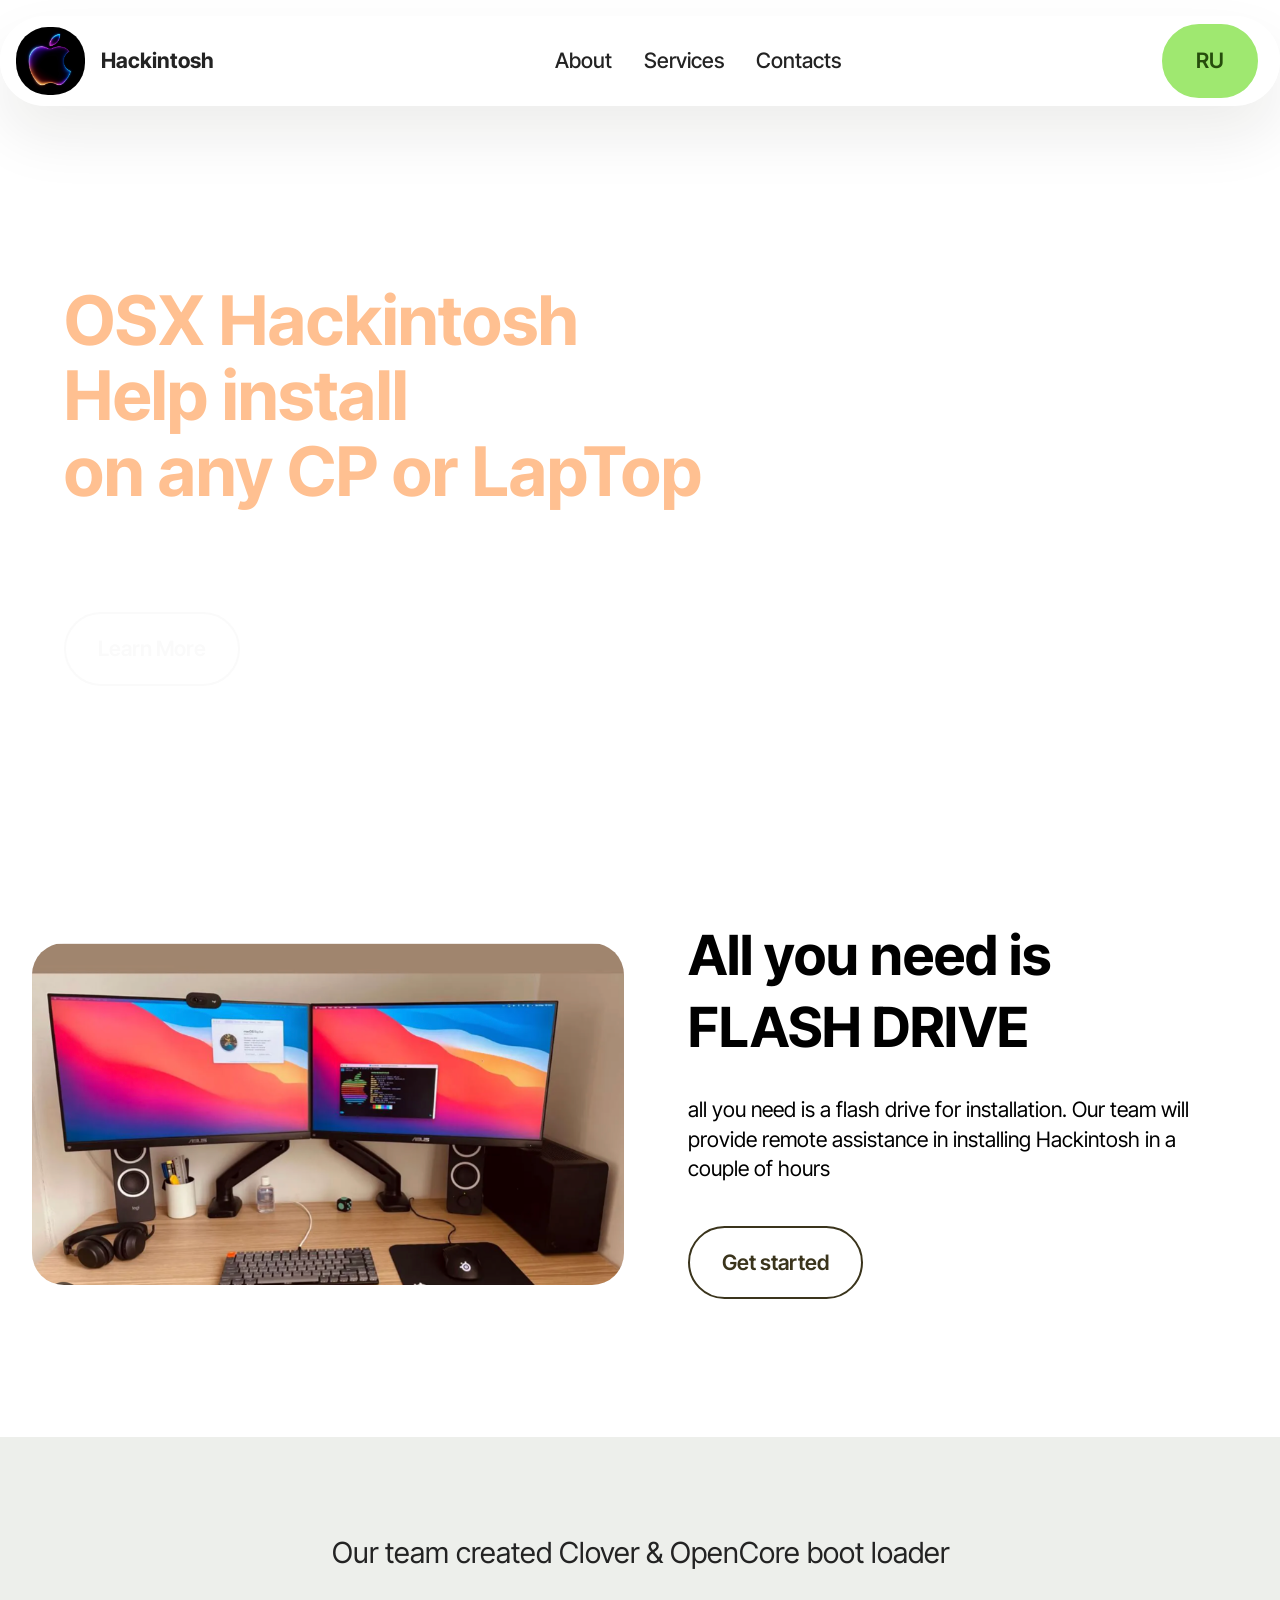
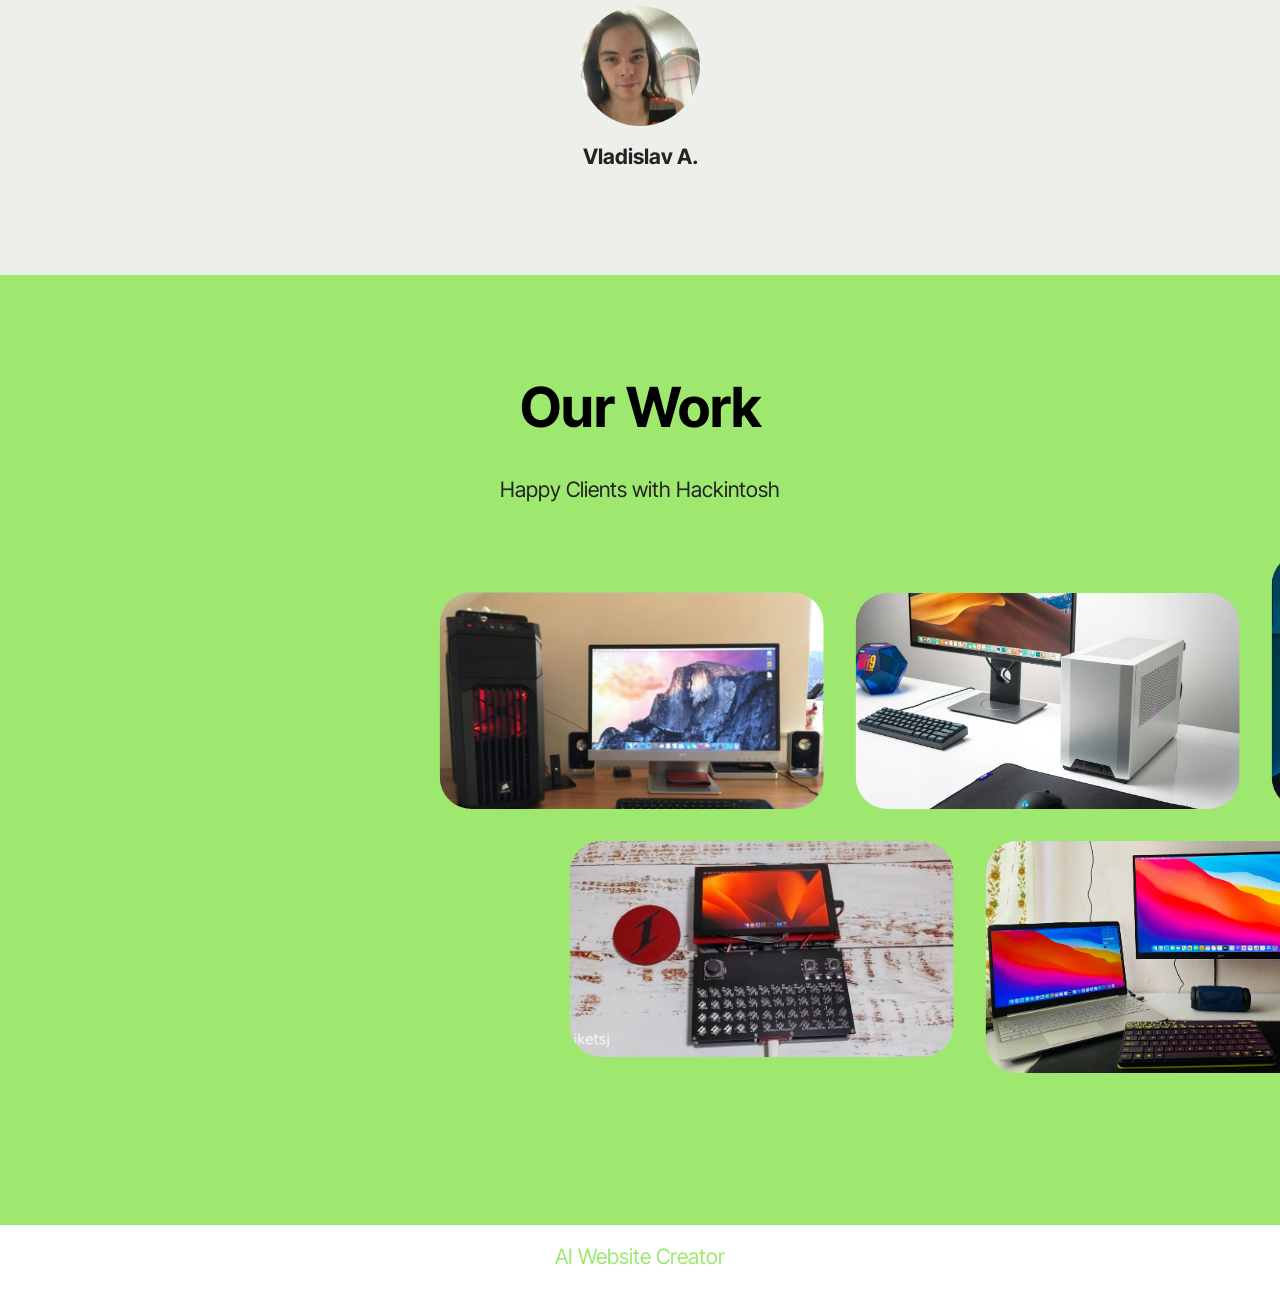
==== index.html @ b0b87a9a "Add files via upload" ====
<!DOCTYPE html>
<html  >
<head>
  <!-- Site made with Mobirise Website Builder v5.9.13, https://mobirise.com -->
  <meta charset="UTF-8">
  <meta http-equiv="X-UA-Compatible" content="IE=edge">
  <meta name="generator" content="Mobirise v5.9.13, mobirise.com">
  <meta name="twitter:card" content="summary_large_image"/>
  <meta name="twitter:image:src" content="assets/images/index-meta.png">
  <meta property="og:image" content="assets/images/index-meta.png">
  <meta name="twitter:title" content="OSX Hackintosh install">
  <meta name="viewport" content="width=device-width, initial-scale=1, minimum-scale=1">
  <link rel="shortcut icon" href="assets/images/endframe-small-2x.jpg" type="image/x-icon">
  <meta name="description" content="OSX Hackintosh installation on any device with intel or AMD processor.">
  
  
  <title>OSX Hackintosh install</title>
  <link rel="stylesheet" href="assets/bootstrap/css/bootstrap.min.css">
  <link rel="stylesheet" href="assets/bootstrap/css/bootstrap-grid.min.css">
  <link rel="stylesheet" href="assets/bootstrap/css/bootstrap-reboot.min.css">
  <link rel="stylesheet" href="assets/dropdown/css/style.css">
  <link rel="stylesheet" href="assets/theme/css/style.css">
  <link rel="preload" href="https://fonts.googleapis.com/css2?family=Inter+Tight:wght@400;700&display=swap&display=swap" as="style" onload="this.onload=null;this.rel='stylesheet'">
  <noscript><link rel="stylesheet" href="https://fonts.googleapis.com/css2?family=Inter+Tight:wght@400;700&display=swap&display=swap"></noscript>
  <link rel="preload" as="style" href="assets/mobirise/css/mbr-additional.css?v=p2nKc6"><link rel="stylesheet" href="assets/mobirise/css/mbr-additional.css?v=p2nKc6" type="text/css">

  
  
  
</head>
<body>
  
  <section data-bs-version="5.1" class="menu menu5 cid-uCC7GR4H2t" once="menu" id="menu05-0">
	

	<nav class="navbar navbar-dropdown navbar-fixed-top navbar-expand-lg">
		<div class="container">
			<div class="navbar-brand">
				<span class="navbar-logo">
					<a href="https://mobiri.se">
						<img src="assets/images/endframe-small-2x.jpg" alt="Mobirise Website Builder" style="height: 4.3rem;">
					</a>
				</span>
				<span class="navbar-caption-wrap"><a class="navbar-caption text-black display-4" href="https://mobiri.se">Hackintosh</a></span>
			</div>
			<button class="navbar-toggler" type="button" data-toggle="collapse" data-bs-toggle="collapse" data-target="#navbarSupportedContent" data-bs-target="#navbarSupportedContent" aria-controls="navbarNavAltMarkup" aria-expanded="false" aria-label="Toggle navigation">
				<div class="hamburger">
					<span></span>
					<span></span>
					<span></span>
					<span></span>
				</div>
			</button>
			<div class="collapse navbar-collapse" id="navbarSupportedContent">
				<ul class="navbar-nav nav-dropdown" data-app-modern-menu="true"><li class="nav-item">
						<a class="nav-link link text-black text-primary display-4" href="https://t.me/EternityApple">About</a>
					</li>
					<li class="nav-item">
						<a class="nav-link link text-black text-primary display-4" href="https://t.me/EternityApple" aria-expanded="false" target="_blank">Services</a>
					</li>
					<li class="nav-item">
						<a class="nav-link link text-black text-primary display-4" href="https://t.me/EternityApple" target="_blank">Contacts</a>
					</li></ul>
				<div class="navbar-buttons mbr-section-btn"><a class="btn btn-primary display-4" href="https://t.me/EternityApple" target="_blank">RU</a></div>
			</div>
		</div>
	</nav>
</section>

<section data-bs-version="5.1" class="header18 cid-uCC7VrGdaN" data-bg-video="https://youtu.be/WHSkIbvY5T8?si=yJHL1n2iHihh_LE6" id="header18-1">
  

  <div class="mbr-overlay" style="opacity: 0; background-color: rgb(0, 0, 0);"></div>
  <div class="container-fluid">
    <div class="row">
      <div class="content-wrap col-12 col-md-12">
        <h1 class="mbr-section-title mbr-fonts-style mbr-white mb-4 display-1"><strong><br>OSX Hackintosh <br>Help install<br>on any CP or LapTop</strong></h1>
        
        <p class="mbr-fonts-style mbr-text mbr-white mb-4 display-7">We help in OSX Hackintosh installation on any device (CP, LapTop) and processor (Intel, AMD)</p>
        <div class="mbr-section-btn"><a class="btn btn-white-outline display-7" href="https://mobiri.se">Learn More</a></div>
      </div>
    </div>
  </div>
</section>

<section data-bs-version="5.1" class="start article2 cid-uCC9mnipIa" id="article02-2">
	

	
	

	<div class="container">
		<div class="row justify-content-center">
			<div class="col-12 col-md-12 col-lg-6 image-wrapper">
				<img class="w-100" src="assets/images/screenshot-at-feb-12-20-10.png" alt="Mobirise Website Builder">
			</div>
			<div class="col-12 col-md-12 col-lg">
				<div class="text-wrapper align-left">
					<h1 class="mbr-section-title mbr-fonts-style mb-4 display-2"><strong>All you need is FLASH DRIVE</strong></h1>
					<p class="mbr-text align-left mbr-fonts-style mb-4 display-7">
					all you need is a flash drive for installation. Our team will provide remote assistance in installing Hackintosh in a couple of hours
					</p>
					<div class="mbr-section-btn align-left mt-3"><a class="btn btn-success-outline display-7" href="https://t.me/EternityApple" target="_blank">Get started</a></div>
				</div>
			</div>
		</div>
	</div>
</section>

<section data-bs-version="5.1" class="people07 cid-uCC9wg7kOI" id="people07-3">
    
    <div class="container">
        <div class="row justify-content-center">
            <div class="col-md-12 col-lg-8">
                <p class="card-text mbr-fonts-style display-5">Our team created Clover &amp; OpenCore boot loader</p>
                <div class="img-wrapper mt-4 justify-content-center">
                    <a href="https://t.me/EternityApple" target="_blank"><img src="assets/images/photo-2024-11-26-23-13.jpg" alt="" data-slide-to="0" data-bs-slide-to="0"></a>
                </div>
                <p class="card-title mbr-fonts-style mt-3 display-7"><strong>Vladislav A.</strong></p>
            </div>
        </div>
    </div>
</section>

<section data-bs-version="5.1" class="gallery4 cid-uCCdvaPpHX" id="gallery04-4">
  
  
  <div class="container-fluid gallery-wrapper">
    <div class="row justify-content-center">
      <div class="col-12 content-head">
        <div class="mbr-section-head mb-5">
          <h4 class="mbr-section-title mbr-fonts-style align-center mb-0 display-2">
            <strong>Our Work</strong></h4>
          <h5 class="mbr-section-subtitle mbr-fonts-style align-center mb-0 mt-4 display-7">
            Happy Clients with Hackintosh</h5>
        </div>
      </div>
    </div>
    <div class="grid-container">
      <div class="grid-container-1" style="transform: translate3d(-200px, 0px, 0px);">
        <div class="grid-item">
          <img src="assets/images/1.png" alt="ADDDSSS">
        </div>
        <div class="grid-item">
          <img src="assets/images/2.jpg" alt="Mobirise Website Builder">
        </div>
        <div class="grid-item">
          <img src="assets/images/3.jpg" alt="Mobirise Website Builder">
        </div>
        <div class="grid-item">
          <img src="assets/images/4.jpg" alt="Mobirise Website Builder">
        </div>
      </div>
      <div class="grid-container-2" style="transform: translate3d(-70px, 0px, 0px);">
        <div class="grid-item">
          <img src="assets/images/5.webp" alt="Mobirise Website Builder">
        </div>
        <div class="grid-item">
          <img src="assets/images/7.webp" alt="Mobirise Website Builder">
        </div>
        <div class="grid-item">
          <img src="assets/images/8.jpg" alt="Mobirise Website Builder">
        </div>
        <div class="grid-item">
          <img src="assets/images/9.jpg" alt="Mobirise Website Builder">
        </div>
      </div>
    </div>
  </div>
</section><section class="display-7" style="padding: 0;align-items: center;justify-content: center;flex-wrap: wrap;    align-content: center;display: flex;position: relative;height: 4rem;"><a href="https://mobiri.se/1393142" style="flex: 1 1;height: 4rem;position: absolute;width: 100%;z-index: 1;"><img alt="" style="height: 4rem;" src="[data-uri]"></a><p style="margin: 0;text-align: center;" class="display-7">&#8204;</p><a style="z-index:1" href="https://mobirise.com/builder/ai-website-creator.html">AI Website Creator</a></section><script src="assets/bootstrap/js/bootstrap.bundle.min.js"></script>  <script src="assets/smoothscroll/smooth-scroll.js"></script>  <script src="assets/ytplayer/index.js"></script>  <script src="assets/dropdown/js/navbar-dropdown.js"></script>  <script src="assets/vimeoplayer/player.js"></script>  <script src="assets/scrollgallery/scroll-gallery.js"></script>  <script src="assets/theme/js/script.js"></script>  
  
  
</body>
</html>
---- assets/dropdown/css/style.css ----
.navbar-dropdown {
  left: 0;
  padding: 0;
  position: absolute;
  right: 0;
  top: 0;
  transition: all 0.45s ease;
  z-index: 1030;
  background: #282828; }
  .navbar-dropdown .navbar-logo {
    margin-right: 0.8rem;
    transition: margin 0.3s ease-in-out;
    vertical-align: middle; }
    .navbar-dropdown .navbar-logo img {
      height: 3.125rem;
      transition: all 0.3s ease-in-out; }
    .navbar-dropdown .navbar-logo.mbr-iconfont {
      font-size: 3.125rem;
      line-height: 3.125rem; }
  .navbar-dropdown .navbar-caption {
    font-weight: 700;
    white-space: normal;
    vertical-align: -4px;
    line-height: 3.125rem !important; }
    .navbar-dropdown .navbar-caption, .navbar-dropdown .navbar-caption:hover {
      color: inherit;
      text-decoration: none; }
  .navbar-dropdown .mbr-iconfont + .navbar-caption {
    vertical-align: -1px; }
  .navbar-dropdown.navbar-fixed-top {
    position: fixed; }
  .navbar-dropdown .navbar-brand span {
    vertical-align: -4px; }
  .navbar-dropdown.bg-color.transparent {
    background: none; }
  .navbar-dropdown.navbar-short .navbar-brand {
    padding: 0.625rem 0; }
    .navbar-dropdown.navbar-short .navbar-brand span {
      vertical-align: -1px; }
  .navbar-dropdown.navbar-short .navbar-caption {
    line-height: 2.375rem !important;
    vertical-align: -2px; }
  .navbar-dropdown.navbar-short .navbar-logo {
    margin-right: 0.5rem; }
    .navbar-dropdown.navbar-short .navbar-logo img {
      height: 2.375rem; }
    .navbar-dropdown.navbar-short .navbar-logo.mbr-iconfont {
      font-size: 2.375rem;
      line-height: 2.375rem; }
  .navbar-dropdown.navbar-short .mbr-table-cell {
    height: 3.625rem; }
  .navbar-dropdown .navbar-close {
    left: 0.6875rem;
    position: fixed;
    top: 0.75rem;
    z-index: 1000; }
  .navbar-dropdown .hamburger-icon {
    content: "";
    display: inline-block;
    vertical-align: middle;
    width: 16px;
    -webkit-box-shadow: 0 -6px 0 1px #282828,0 0 0 1px #282828,0 6px 0 1px #282828;
    -moz-box-shadow: 0 -6px 0 1px #282828,0 0 0 1px #282828,0 6px 0 1px #282828;
    box-shadow: 0 -6px 0 1px #282828,0 0 0 1px #282828,0 6px 0 1px #282828; }

.dropdown-menu .dropdown-toggle[data-toggle="dropdown-submenu"]::after {
  border-bottom: 0.35em solid transparent;
  border-left: 0.35em solid;
  border-right: 0;
  border-top: 0.35em solid transparent;
  margin-left: 0.3rem; }

.dropdown-menu .dropdown-item:focus {
  outline: 0; }

.nav-dropdown {
  font-size: 0.75rem;
  font-weight: 500;
  height: auto !important; }
  .nav-dropdown .nav-btn {
    padding-left: 1rem; }
  .nav-dropdown .link {
    margin: .667em 1.667em;
    font-weight: 500;
    padding: 0;
    transition: color .2s ease-in-out; }
    .nav-dropdown .link.dropdown-toggle {
      margin-right: 2.583em; }
      .nav-dropdown .link.dropdown-toggle::after {
        margin-left: .25rem;
        border-top: 0.35em solid;
        border-right: 0.35em solid transparent;
        border-left: 0.35em solid transparent;
        border-bottom: 0; }
      .nav-dropdown .link.dropdown-toggle[aria-expanded="true"] {
        margin: 0;
        padding: 0.667em 3.263em  0.667em 1.667em; }
  .nav-dropdown .link::after,
  .nav-dropdown .dropdown-item::after {
    color: inherit; }
  .nav-dropdown .btn {
    font-size: 0.75rem;
    font-weight: 700;
    letter-spacing: 0;
    margin-bottom: 0;
    padding-left: 1.25rem;
    padding-right: 1.25rem; }
  .nav-dropdown .dropdown-menu {
    border-radius: 0;
    border: 0;
    left: 0;
    margin: 0;
    padding-bottom: 1.25rem;
    padding-top: 1.25rem;
    position: relative; }
  .nav-dropdown .dropdown-submenu {
    margin-left: 0.125rem;
    top: 0; }
  .nav-dropdown .dropdown-item {
    font-weight: 500;
    line-height: 2;
    padding: 0.3846em 4.615em 0.3846em 1.5385em;
    position: relative;
    transition: color .2s ease-in-out, background-color .2s ease-in-out; }
    .nav-dropdown .dropdown-item::after {
      margin-top: -0.3077em;
      position: absolute;
      right: 1.1538em;
      top: 50%; }
    .nav-dropdown .dropdown-item:focus, .nav-dropdown .dropdown-item:hover {
      background: none; }

@media (max-width: 767px) {
  .nav-dropdown.navbar-toggleable-sm {
    bottom: 0;
    display: none;
    left: 0;
    overflow-x: hidden;
    position: fixed;
    top: 0;
    transform: translateX(-100%);
    -ms-transform: translateX(-100%);
    -webkit-transform: translateX(-100%);
    width: 18.75rem;
    z-index: 999; } }
.nav-dropdown.navbar-toggleable-xl {
  bottom: 0;
  display: none;
  left: 0;
  overflow-x: hidden;
  position: fixed;
  top: 0;
  transform: translateX(-100%);
  -ms-transform: translateX(-100%);
  -webkit-transform: translateX(-100%);
  width: 18.75rem;
  z-index: 999; }

.nav-dropdown-sm {
  display: block !important;
  overflow-x: hidden;
  overflow: auto;
  padding-top: 3.875rem; }
  .nav-dropdown-sm::after {
    content: "";
    display: block;
    height: 3rem;
    width: 100%; }
  .nav-dropdown-sm.collapse.in ~ .navbar-close {
    display: block !important; }
  .nav-dropdown-sm.collapsing, .nav-dropdown-sm.collapse.in {
    transform: translateX(0);
    -ms-transform: translateX(0);
    -webkit-transform: translateX(0);
    transition: all 0.25s ease-out;
    -webkit-transition: all 0.25s ease-out;
    background: #282828; }
  .nav-dropdown-sm.collapsing[aria-expanded="false"] {
    transform: translateX(-100%);
    -ms-transform: translateX(-100%);
    -webkit-transform: translateX(-100%); }
  .nav-dropdown-sm .nav-item {
    display: block;
    margin-left: 0 !important;
    padding-left: 0; }
  .nav-dropdown-sm .link,
  .nav-dropdown-sm .dropdown-item {
    border-top: 1px dotted rgba(255, 255, 255, 0.1);
    font-size: 0.8125rem;
    line-height: 1.6;
    margin: 0 !important;
    padding: 0.875rem 2.4rem 0.875rem 1.5625rem !important;
    position: relative;
    white-space: normal; }
    .nav-dropdown-sm .link:focus, .nav-dropdown-sm .link:hover,
    .nav-dropdown-sm .dropdown-item:focus,
    .nav-dropdown-sm .dropdown-item:hover {
      background: rgba(0, 0, 0, 0.2) !important;
      color: #c0a375; }
  .nav-dropdown-sm .nav-btn {
    position: relative;
    padding: 1.5625rem 1.5625rem 0 1.5625rem; }
    .nav-dropdown-sm .nav-btn::before {
      border-top: 1px dotted rgba(255, 255, 255, 0.1);
      content: "";
      left: 0;
      position: absolute;
      top: 0;
      width: 100%; }
    .nav-dropdown-sm .nav-btn + .nav-btn {
      padding-top: 0.625rem; }
      .nav-dropdown-sm .nav-btn + .nav-btn::before {
        display: none; }
  .nav-dropdown-sm .btn {
    padding: 0.625rem 0; }
  .nav-dropdown-sm .dropdown-toggle[data-toggle="dropdown-submenu"]::after {
    margin-left: .25rem;
    border-top: 0.35em solid;
    border-right: 0.35em solid transparent;
    border-left: 0.35em solid transparent;
    border-bottom: 0; }
  .nav-dropdown-sm .dropdown-toggle[data-toggle="dropdown-submenu"][aria-expanded="true"]::after {
    border-top: 0;
    border-right: 0.35em solid transparent;
    border-left: 0.35em solid transparent;
    border-bottom: 0.35em solid; }
  .nav-dropdown-sm .dropdown-menu {
    margin: 0;
    padding: 0;
    position: relative;
    top: 0;
    left: 0;
    width: 100%;
    border: 0;
    float: none;
    border-radius: 0;
    background: none; }
  .nav-dropdown-sm .dropdown-submenu {
    left: 100%;
    margin-left: 0.125rem;
    margin-top: -1.25rem;
    top: 0; }

.navbar-toggleable-sm .nav-dropdown .dropdown-menu {
  position: absolute; }

.navbar-toggleable-sm .nav-dropdown .dropdown-submenu {
  left: 100%;
  margin-left: 0.125rem;
  margin-top: -1.25rem;
  top: 0; }

.navbar-toggleable-sm.opened .nav-dropdown .dropdown-menu {
  position: relative; }

.navbar-toggleable-sm.opened .nav-dropdown .dropdown-submenu {
  left: 0;
  margin-left: 00rem;
  margin-top: 0rem;
  top: 0; }

.is-builder .nav-dropdown.collapsing {
  transition: none !important; }
---- assets/theme/css/style.css ----
@charset "UTF-8";
section {
  background-color: #ffffff;
}

body {
  font-style: normal;
  line-height: 1.5;
  font-weight: 400;
  color: #232323;
  position: relative;
}

button {
  background-color: transparent;
  border-color: transparent;
}

.embla__button,
.carousel-control {
  background-color: #edefea !important;
  opacity: 0.8 !important;
  color: #464845 !important;
  border-color: #edefea !important;
}

.carousel .close,
.modalWindow .close {
  background-color: #edefea !important;
  color: #464845 !important;
  border-color: #edefea !important;
  opacity: 0.8 !important;
}

.carousel .close:hover,
.modalWindow .close:hover {
  opacity: 1 !important;
}

.carousel-indicators li {
  background-color: #edefea !important;
  border: 2px solid #464845 !important;
}

.carousel-indicators li:hover,
.carousel-indicators li:active {
  opacity: 0.8 !important;
}

.embla__button:hover,
.carousel-control:hover {
  background-color: #edefea !important;
  opacity: 1 !important;
}

.modalWindow-video-container {
  height: 80%;
}

section,
.container,
.container-fluid {
  position: relative;
  word-wrap: break-word;
}

a.mbr-iconfont:hover {
  text-decoration: none;
}

.article .lead p,
.article .lead ul,
.article .lead ol,
.article .lead pre,
.article .lead blockquote {
  margin-bottom: 0;
}

a {
  font-style: normal;
  font-weight: 400;
  cursor: pointer;
}
a, a:hover {
  text-decoration: none;
}

.mbr-section-title {
  font-style: normal;
  line-height: 1.3;
}

.mbr-section-subtitle {
  line-height: 1.3;
}

.mbr-text {
  font-style: normal;
  line-height: 1.7;
}

h1,
h2,
h3,
h4,
h5,
h6,
.display-1,
.display-2,
.display-4,
.display-5,
.display-7,
span,
p,
a {
  line-height: 1;
  word-break: break-word;
  word-wrap: break-word;
  font-weight: 400;
}

b,
strong {
  font-weight: bold;
}

input:-webkit-autofill, input:-webkit-autofill:hover, input:-webkit-autofill:focus, input:-webkit-autofill:active {
  transition-delay: 9999s;
  -webkit-transition-property: background-color, color;
  transition-property: background-color, color;
}

textarea[type=hidden] {
  display: none;
}

section {
  background-position: 50% 50%;
  background-repeat: no-repeat;
  background-size: cover;
}
section .mbr-background-video,
section .mbr-background-video-preview {
  position: absolute;
  bottom: 0;
  left: 0;
  right: 0;
  top: 0;
}

.hidden {
  visibility: hidden;
}

.mbr-z-index20 {
  z-index: 20;
}

/*! Base colors */
.mbr-white {
  color: #ffffff;
}

.mbr-black {
  color: #111111;
}

.mbr-bg-white {
  background-color: #ffffff;
}

.mbr-bg-black {
  background-color: #000000;
}

/*! Text-aligns */
.align-left {
  text-align: left;
}

.align-center {
  text-align: center;
}

.align-right {
  text-align: right;
}

/*! Font-weight  */
.mbr-light {
  font-weight: 300;
}

.mbr-regular {
  font-weight: 400;
}

.mbr-semibold {
  font-weight: 500;
}

.mbr-bold {
  font-weight: 700;
}

/*! Media  */
.media-content {
  flex-basis: 100%;
}

.media-container-row {
  display: flex;
  flex-direction: row;
  flex-wrap: wrap;
  justify-content: center;
  align-content: center;
  align-items: start;
}
.media-container-row .media-size-item {
  width: 400px;
}

.media-container-column {
  display: flex;
  flex-direction: column;
  flex-wrap: wrap;
  justify-content: center;
  align-content: center;
  align-items: stretch;
}
.media-container-column > * {
  width: 100%;
}

@media (min-width: 992px) {
  .media-container-row {
    flex-wrap: nowrap;
  }
}
figure {
  margin-bottom: 0;
  overflow: hidden;
}

figure[mbr-media-size] {
  transition: width 0.1s;
}

img,
iframe {
  display: block;
  width: 100%;
}

.card {
  background-color: transparent;
  border: none;
}

.card-box {
  width: 100%;
}

.card-img {
  text-align: center;
  flex-shrink: 0;
  -webkit-flex-shrink: 0;
}

.media {
  max-width: 100%;
  margin: 0 auto;
}

.mbr-figure {
  align-self: center;
}

.media-container > div {
  max-width: 100%;
}

.mbr-figure img,
.card-img img {
  width: 100%;
}

@media (max-width: 991px) {
  .media-size-item {
    width: auto !important;
  }
  .media {
    width: auto;
  }
  .mbr-figure {
    width: 100% !important;
  }
}
/*! Buttons */
.mbr-section-btn {
  margin-left: -0.6rem;
  margin-right: -0.6rem;
  font-size: 0;
}

.btn {
  font-weight: 600;
  border-width: 1px;
  font-style: normal;
  margin: 0.6rem 0.6rem;
  white-space: normal;
  transition: all 0.2s ease-in-out;
  display: inline-flex;
  align-items: center;
  justify-content: center;
  word-break: break-word;
}

.btn-sm {
  font-weight: 600;
  letter-spacing: 0px;
  transition: all 0.3s ease-in-out;
}

.btn-md {
  font-weight: 600;
  letter-spacing: 0px;
  transition: all 0.3s ease-in-out;
}

.btn-lg {
  font-weight: 600;
  letter-spacing: 0px;
  transition: all 0.3s ease-in-out;
}

.btn-form {
  margin: 0;
}
.btn-form:hover {
  cursor: pointer;
}

nav .mbr-section-btn {
  margin-left: 0rem;
  margin-right: 0rem;
}

/*! Btn icon margin */
.btn .mbr-iconfont,
.btn.btn-sm .mbr-iconfont {
  order: 1;
  cursor: pointer;
  margin-left: 0.5rem;
  vertical-align: sub;
}

.btn.btn-md .mbr-iconfont,
.btn.btn-md .mbr-iconfont {
  margin-left: 0.8rem;
}

.mbr-regular {
  font-weight: 400;
}

.mbr-semibold {
  font-weight: 500;
}

.mbr-bold {
  font-weight: 700;
}

[type=submit] {
  -webkit-appearance: none;
}

/*! Full-screen */
.mbr-fullscreen .mbr-overlay {
  min-height: 100vh;
}

.mbr-fullscreen {
  display: flex;
  display: -moz-flex;
  display: -ms-flex;
  display: -o-flex;
  align-items: center;
  min-height: 100vh;
  padding-top: 3rem;
  padding-bottom: 3rem;
}

/*! Map */
.map {
  height: 25rem;
  position: relative;
}
.map iframe {
  width: 100%;
  height: 100%;
}

/*! Scroll to top arrow */
.mbr-arrow-up {
  bottom: 25px;
  right: 90px;
  position: fixed;
  text-align: right;
  z-index: 5000;
  color: #ffffff;
  font-size: 22px;
}

.mbr-arrow-up a {
  background: rgba(0, 0, 0, 0.2);
  border-radius: 50%;
  color: #fff;
  display: inline-block;
  height: 60px;
  width: 60px;
  border: 2px solid #fff;
  outline-style: none !important;
  position: relative;
  text-decoration: none;
  transition: all 0.3s ease-in-out;
  cursor: pointer;
  text-align: center;
}
.mbr-arrow-up a:hover {
  background-color: rgba(0, 0, 0, 0.4);
}
.mbr-arrow-up a i {
  line-height: 60px;
}

.mbr-arrow-up-icon {
  display: block;
  color: #fff;
}

.mbr-arrow-up-icon::before {
  content: "›";
  display: inline-block;
  font-family: serif;
  font-size: 22px;
  line-height: 1;
  font-style: normal;
  position: relative;
  top: 6px;
  left: -4px;
  transform: rotate(-90deg);
}

/*! Arrow Down */
.mbr-arrow {
  position: absolute;
  bottom: 45px;
  left: 50%;
  width: 60px;
  height: 60px;
  cursor: pointer;
  background-color: rgba(80, 80, 80, 0.5);
  border-radius: 50%;
  transform: translateX(-50%);
}
@media (max-width: 767px) {
  .mbr-arrow {
    display: none;
  }
}
.mbr-arrow > a {
  display: inline-block;
  text-decoration: none;
  outline-style: none;
  animation: arrowdown 1.7s ease-in-out infinite;
  color: #ffffff;
}
.mbr-arrow > a > i {
  position: absolute;
  top: -2px;
  left: 15px;
  font-size: 2rem;
}

#scrollToTop a i::before {
  content: "";
  position: absolute;
  display: block;
  border-bottom: 2.5px solid #fff;
  border-left: 2.5px solid #fff;
  width: 27.8%;
  height: 27.8%;
  left: 50%;
  top: 51%;
  transform: translateY(-30%) translateX(-50%) rotate(135deg);
}

@keyframes arrowdown {
  0% {
    transform: translateY(0px);
  }
  50% {
    transform: translateY(-5px);
  }
  100% {
    transform: translateY(0px);
  }
}
@media (max-width: 500px) {
  .mbr-arrow-up {
    left: 0;
    right: 0;
    text-align: center;
  }
}
/*Gradients animation*/
@keyframes gradient-animation {
  from {
    background-position: 0% 100%;
    animation-timing-function: ease-in-out;
  }
  to {
    background-position: 100% 0%;
    animation-timing-function: ease-in-out;
  }
}
.bg-gradient {
  background-size: 200% 200%;
  animation: gradient-animation 5s infinite alternate;
  -webkit-animation: gradient-animation 5s infinite alternate;
}

.menu .navbar-brand {
  display: -webkit-flex;
}
.menu .navbar-brand span {
  display: flex;
  display: -webkit-flex;
}
.menu .navbar-brand .navbar-caption-wrap {
  display: -webkit-flex;
}
.menu .navbar-brand .navbar-logo img {
  display: -webkit-flex;
  width: auto;
}
@media (min-width: 768px) and (max-width: 991px) {
  .menu .navbar-toggleable-sm .navbar-nav {
    display: -ms-flexbox;
  }
}
@media (max-width: 991px) {
  .menu .navbar-collapse {
    max-height: 93.5vh;
  }
  .menu .navbar-collapse.show {
    overflow: auto;
  }
}
@media (min-width: 992px) {
  .menu .navbar-nav.nav-dropdown {
    display: -webkit-flex;
  }
  .menu .navbar-toggleable-sm .navbar-collapse {
    display: -webkit-flex !important;
  }
  .menu .collapsed .navbar-collapse {
    max-height: 93.5vh;
  }
  .menu .collapsed .navbar-collapse.show {
    overflow: auto;
  }
}
@media (max-width: 767px) {
  .menu .navbar-collapse {
    max-height: 80vh;
  }
}

.nav-link .mbr-iconfont {
  margin-right: 0.5rem;
}

.navbar {
  display: -webkit-flex;
  -webkit-flex-wrap: wrap;
  -webkit-align-items: center;
  -webkit-justify-content: space-between;
}

.navbar-collapse {
  -webkit-flex-basis: 100%;
  -webkit-flex-grow: 1;
  -webkit-align-items: center;
}

.nav-dropdown .link {
  padding: 0.667em 1.667em !important;
  margin: 0 !important;
}

.nav {
  display: -webkit-flex;
  -webkit-flex-wrap: wrap;
}

.row {
  display: -webkit-flex;
  -webkit-flex-wrap: wrap;
}

.justify-content-center {
  -webkit-justify-content: center;
}

.form-inline {
  display: -webkit-flex;
}

.card-wrapper {
  -webkit-flex: 1;
}

.carousel-control {
  z-index: 10;
  display: -webkit-flex;
}

.carousel-controls {
  display: -webkit-flex;
}

.media {
  display: -webkit-flex;
}

.form-group:focus {
  outline: none;
}

.jq-selectbox__select {
  padding: 7px 0;
  position: relative;
}

.jq-selectbox__dropdown {
  overflow: hidden;
  border-radius: 10px;
  position: absolute;
  top: 100%;
  left: 0 !important;
  width: 100% !important;
}

.jq-selectbox__trigger-arrow {
  right: 0;
  transform: translateY(-50%);
}

.jq-selectbox li {
  padding: 1.07em 0.5em;
}

input[type=range] {
  padding-left: 0 !important;
  padding-right: 0 !important;
}

.modal-dialog,
.modal-content {
  height: 100%;
}

.modal-dialog .carousel-inner {
  height: calc(100vh - 1.75rem);
}
@media (max-width: 575px) {
  .modal-dialog .carousel-inner {
    height: calc(100vh - 1rem);
  }
}

.carousel-item {
  text-align: center;
}

.carousel-item img {
  margin: auto;
}

.navbar-toggler {
  align-self: flex-start;
  padding: 0.25rem 0.75rem;
  font-size: 1.25rem;
  line-height: 1;
  background: transparent;
  border: 1px solid transparent;
  border-radius: 0.25rem;
}

.navbar-toggler:focus,
.navbar-toggler:hover {
  text-decoration: none;
  box-shadow: none;
}

.navbar-toggler-icon {
  display: inline-block;
  width: 1.5em;
  height: 1.5em;
  vertical-align: middle;
  content: "";
  background: no-repeat center center;
  background-size: 100% 100%;
}

.navbar-toggler-left {
  position: absolute;
  left: 1rem;
}

.navbar-toggler-right {
  position: absolute;
  right: 1rem;
}

.card-img {
  width: auto;
}

.menu .navbar.collapsed:not(.beta-menu) {
  flex-direction: column;
}

.carousel-item.active,
.carousel-item-next,
.carousel-item-prev {
  display: flex;
}

.note-air-layout .dropup .dropdown-menu,
.note-air-layout .navbar-fixed-bottom .dropdown .dropdown-menu {
  bottom: initial !important;
}

html,
body {
  height: auto;
  min-height: 100vh;
}

.dropup .dropdown-toggle::after {
  display: none;
}

.form-asterisk {
  font-family: initial;
  position: absolute;
  top: -2px;
  font-weight: normal;
}

.form-control-label {
  position: relative;
  cursor: pointer;
  margin-bottom: 0.357em;
  padding: 0;
}

.alert {
  color: #ffffff;
  border-radius: 0;
  border: 0;
  font-size: 1.1rem;
  line-height: 1.5;
  margin-bottom: 1.875rem;
  padding: 1.25rem;
  position: relative;
  text-align: center;
}
.alert.alert-form::after {
  background-color: inherit;
  bottom: -7px;
  content: "";
  display: block;
  height: 14px;
  left: 50%;
  margin-left: -7px;
  position: absolute;
  transform: rotate(45deg);
  width: 14px;
}

.form-control {
  background-color: #ffffff;
  background-clip: border-box;
  color: #232323;
  line-height: 1rem !important;
  height: auto;
  padding: 1.2rem 2rem;
  transition: border-color 0.25s ease 0s;
  border: 1px solid transparent !important;
  border-radius: 4px;
  box-shadow: rgba(0, 0, 0, 0.07) 0px 1px 1px 0px, rgba(0, 0, 0, 0.07) 0px 1px 3px 0px, rgba(0, 0, 0, 0.03) 0px 0px 0px 1px;
}
.form-active .form-control:invalid {
  border-color: red;
}

.row > * {
  padding-right: 1rem;
  padding-left: 1rem;
}

form .row {
  margin-left: -0.6rem;
  margin-right: -0.6rem;
}
form .row [class*=col] {
  padding-left: 0.6rem;
  padding-right: 0.6rem;
}

form .mbr-section-btn {
  padding-left: 0.6rem;
  padding-right: 0.6rem;
}

form .form-check-input {
  margin-top: 0.5;
}

textarea.form-control {
  line-height: 1.5rem !important;
}

.form-group {
  margin-bottom: 1.2rem;
}

.form-control,
form .btn {
  min-height: 48px;
}

.gdpr-block label span.textGDPR input[name=gdpr] {
  top: 7px;
}

.form-control:focus {
  box-shadow: none;
}

:focus {
  outline: none;
}

.mbr-overlay {
  background-color: #000;
  bottom: 0;
  left: 0;
  opacity: 0.5;
  position: absolute;
  right: 0;
  top: 0;
  z-index: 0;
  pointer-events: none;
}

blockquote {
  font-style: italic;
  padding: 3rem;
  font-size: 1.09rem;
  position: relative;
  border-left: 3px solid;
}

ul,
ol,
pre,
blockquote {
  margin-bottom: 2.3125rem;
}

.mt-4 {
  margin-top: 2rem !important;
}

.mb-4 {
  margin-bottom: 2rem !important;
}

.container,
.container-fluid {
  padding-left: 16px;
  padding-right: 16px;
}

.row {
  margin-left: -16px;
  margin-right: -16px;
}
.row > [class*=col] {
  padding-left: 16px;
  padding-right: 16px;
}

@media (min-width: 992px) {
  .container-fluid {
    padding-left: 32px;
    padding-right: 32px;
  }
}
@media (max-width: 991px) {
  .mbr-container {
    padding-left: 16px;
    padding-right: 16px;
  }
}
.app-video-wrapper > img {
  opacity: 1;
}

.app-video-wrapper {
  background: transparent;
}

.item {
  position: relative;
}

.dropdown-menu .dropdown-menu {
  left: 100%;
}

.dropdown-item + .dropdown-menu {
  display: none;
}

.dropdown-item:hover + .dropdown-menu,
.dropdown-menu:hover {
  display: block;
}

@media (min-aspect-ratio: 16/9) {
  .mbr-video-foreground {
    height: 300% !important;
    top: -100% !important;
  }
}
@media (max-aspect-ratio: 16/9) {
  .mbr-video-foreground {
    width: 300% !important;
    left: -100% !important;
  }
}.engine {
	position: absolute;
	text-indent: -2400px;
	text-align: center;
	padding: 0;
	top: 0;
	left: -2400px;
}
---- assets/mobirise/css/mbr-additional.css ----
.btn {
  border-width: 2px;
}
img,
.card-wrap,
.card-wrapper,
.video-wrapper,
.mbr-figure iframe,
.google-map iframe,
.slide-content,
.plan,
.card,
.item-wrapper {
  border-radius: 2rem !important;
}
.video-wrapper {
  overflow: hidden;
}
body {
  font-family: Inter Tight;
}
.display-1 {
  font-family: 'Inter Tight', sans-serif;
  font-size: 5rem;
  line-height: 1;
}
.display-1 > .mbr-iconfont {
  font-size: 6.25rem;
}
.display-2 {
  font-family: 'Inter Tight', sans-serif;
  font-size: 4rem;
  line-height: 1;
}
.display-2 > .mbr-iconfont {
  font-size: 5rem;
}
.display-4 {
  font-family: 'Inter Tight', sans-serif;
  font-size: 1.4rem;
  line-height: 1.5;
}
.display-4 > .mbr-iconfont {
  font-size: 1.75rem;
}
.display-5 {
  font-family: 'Inter Tight', sans-serif;
  font-size: 2rem;
  line-height: 1.5;
}
.display-5 > .mbr-iconfont {
  font-size: 2.5rem;
}
.display-7 {
  font-family: 'Inter Tight', sans-serif;
  font-size: 1.4rem;
  line-height: 1.3;
}
.display-7 > .mbr-iconfont {
  font-size: 1.75rem;
}
/* ---- Fluid typography for mobile devices ---- */
/* 1.4 - font scale ratio ( bootstrap == 1.42857 ) */
/* 100vw - current viewport width */
/* (48 - 20)  48 == 48rem == 768px, 20 == 20rem == 320px(minimal supported viewport) */
/* 0.65 - min scale variable, may vary */
@media (max-width: 992px) {
  .display-1 {
    font-size: 4rem;
  }
}
@media (max-width: 768px) {
  .display-1 {
    font-size: 3.5rem;
    font-size: calc( 2.4rem + (5 - 2.4) * ((100vw - 20rem) / (48 - 20)));
    line-height: calc( 1.1 * (2.4rem + (5 - 2.4) * ((100vw - 20rem) / (48 - 20))));
  }
  .display-2 {
    font-size: 3.2rem;
    font-size: calc( 2.05rem + (4 - 2.05) * ((100vw - 20rem) / (48 - 20)));
    line-height: calc( 1.3 * (2.05rem + (4 - 2.05) * ((100vw - 20rem) / (48 - 20))));
  }
  .display-4 {
    font-size: 1.12rem;
    font-size: calc( 1.14rem + (1.4 - 1.14) * ((100vw - 20rem) / (48 - 20)));
    line-height: calc( 1.4 * (1.14rem + (1.4 - 1.14) * ((100vw - 20rem) / (48 - 20))));
  }
  .display-5 {
    font-size: 1.6rem;
    font-size: calc( 1.35rem + (2 - 1.35) * ((100vw - 20rem) / (48 - 20)));
    line-height: calc( 1.4 * (1.35rem + (2 - 1.35) * ((100vw - 20rem) / (48 - 20))));
  }
  .display-7 {
    font-size: 1.12rem;
    font-size: calc( 1.14rem + (1.4 - 1.14) * ((100vw - 20rem) / (48 - 20)));
    line-height: calc( 1.4 * (1.14rem + (1.4 - 1.14) * ((100vw - 20rem) / (48 - 20))));
  }
}
@media (min-width: 992px) and (max-width: 1400px) {
  .display-1 {
    font-size: 3.5rem;
    font-size: calc( 2.4rem + (5 - 2.4) * ((100vw - 62rem) / (87 - 62)));
    line-height: calc( 1.1 * (2.4rem + (5 - 2.4) * ((100vw - 62rem) / (87 - 62))));
  }
  .display-2 {
    font-size: 3.2rem;
    font-size: calc( 2.05rem + (4 - 2.05) * ((100vw - 62rem) / (87 - 62)));
    line-height: calc( 1.3 * (2.05rem + (4 - 2.05) * ((100vw - 62rem) / (87 - 62))));
  }
  .display-4 {
    font-size: 1.12rem;
    font-size: calc( 1.14rem + (1.4 - 1.14) * ((100vw - 62rem) / (87 - 62)));
    line-height: calc( 1.4 * (1.14rem + (1.4 - 1.14) * ((100vw - 62rem) / (87 - 62))));
  }
  .display-5 {
    font-size: 1.6rem;
    font-size: calc( 1.35rem + (2 - 1.35) * ((100vw - 62rem) / (87 - 62)));
    line-height: calc( 1.4 * (1.35rem + (2 - 1.35) * ((100vw - 62rem) / (87 - 62))));
  }
  .display-7 {
    font-size: 1.12rem;
    font-size: calc( 1.14rem + (1.4 - 1.14) * ((100vw - 62rem) / (87 - 62)));
    line-height: calc( 1.4 * (1.14rem + (1.4 - 1.14) * ((100vw - 62rem) / (87 - 62))));
  }
}
/* Buttons */
.btn {
  padding: 1.25rem 2rem;
  border-radius: 4px;
}
@media (max-width: 767px) {
  .btn {
    padding: 0.75rem 1.5rem;
  }
}
.btn-sm {
  padding: 0.6rem 1.2rem;
  border-radius: 4px;
}
.btn-md {
  padding: 0.6rem 1.2rem;
  border-radius: 4px;
}
.btn-lg {
  padding: 1.25rem 2rem;
  border-radius: 4px;
}
.bg-primary {
  background-color: #9fe870 !important;
}
.bg-success {
  background-color: #3a341c !important;
}
.bg-info {
  background-color: #320707 !important;
}
.bg-warning {
  background-color: #a0e2e1 !important;
}
.bg-danger {
  background-color: #ffea64 !important;
}
.btn-primary,
.btn-primary:active {
  background-color: #9fe870 !important;
  border-color: #9fe870 !important;
  color: #264d0c !important;
  box-shadow: none;
}
.btn-primary:hover,
.btn-primary:focus,
.btn-primary.focus,
.btn-primary.active {
  color: inherit;
  background-color: #bcef9c !important;
  border-color: #bcef9c !important;
  box-shadow: none;
}
.btn-primary.disabled,
.btn-primary:disabled {
  color: #264d0c !important;
  background-color: #bcef9c !important;
  border-color: #bcef9c !important;
}
.btn-secondary,
.btn-secondary:active {
  background-color: #ffd7ef !important;
  border-color: #ffd7ef !important;
  color: #d70081 !important;
  box-shadow: none;
}
.btn-secondary:hover,
.btn-secondary:focus,
.btn-secondary.focus,
.btn-secondary.active {
  color: inherit;
  background-color: #ffffff !important;
  border-color: #ffffff !important;
  box-shadow: none;
}
.btn-secondary.disabled,
.btn-secondary:disabled {
  color: #d70081 !important;
  background-color: #ffffff !important;
  border-color: #ffffff !important;
}
.btn-info,
.btn-info:active {
  background-color: #320707 !important;
  border-color: #320707 !important;
  color: #ffffff !important;
  box-shadow: none;
}
.btn-info:hover,
.btn-info:focus,
.btn-info.focus,
.btn-info.active {
  color: inherit;
  background-color: #5f0d0d !important;
  border-color: #5f0d0d !important;
  box-shadow: none;
}
.btn-info.disabled,
.btn-info:disabled {
  color: #ffffff !important;
  background-color: #5f0d0d !important;
  border-color: #5f0d0d !important;
}
.btn-success,
.btn-success:active {
  background-color: #3a341c !important;
  border-color: #3a341c !important;
  color: #ffffff !important;
  box-shadow: none;
}
.btn-success:hover,
.btn-success:focus,
.btn-success.focus,
.btn-success.active {
  color: inherit;
  background-color: #5c532d !important;
  border-color: #5c532d !important;
  box-shadow: none;
}
.btn-success.disabled,
.btn-success:disabled {
  color: #ffffff !important;
  background-color: #5c532d !important;
  border-color: #5c532d !important;
}
.btn-warning,
.btn-warning:active {
  background-color: #a0e2e1 !important;
  border-color: #a0e2e1 !important;
  color: #1f6463 !important;
  box-shadow: none;
}
.btn-warning:hover,
.btn-warning:focus,
.btn-warning.focus,
.btn-warning.active {
  color: inherit;
  background-color: #c7eeed !important;
  border-color: #c7eeed !important;
  box-shadow: none;
}
.btn-warning.disabled,
.btn-warning:disabled {
  color: #1f6463 !important;
  background-color: #c7eeed !important;
  border-color: #c7eeed !important;
}
.btn-danger,
.btn-danger:active {
  background-color: #ffea64 !important;
  border-color: #ffea64 !important;
  color: #645600 !important;
  box-shadow: none;
}
.btn-danger:hover,
.btn-danger:focus,
.btn-danger.focus,
.btn-danger.active {
  color: inherit;
  background-color: #fff197 !important;
  border-color: #fff197 !important;
  box-shadow: none;
}
.btn-danger.disabled,
.btn-danger:disabled {
  color: #645600 !important;
  background-color: #fff197 !important;
  border-color: #fff197 !important;
}
.btn-white,
.btn-white:active {
  background-color: #eff0ec !important;
  border-color: #eff0ec !important;
  color: #757b62 !important;
  box-shadow: none;
}
.btn-white:hover,
.btn-white:focus,
.btn-white.focus,
.btn-white.active {
  color: inherit;
  background-color: #ffffff !important;
  border-color: #ffffff !important;
  box-shadow: none;
}
.btn-white.disabled,
.btn-white:disabled {
  color: #757b62 !important;
  background-color: #ffffff !important;
  border-color: #ffffff !important;
}
.btn-black,
.btn-black:active {
  background-color: #232323 !important;
  border-color: #232323 !important;
  color: #ffffff !important;
  box-shadow: none;
}
.btn-black:hover,
.btn-black:focus,
.btn-black.focus,
.btn-black.active {
  color: inherit;
  background-color: #3d3d3d !important;
  border-color: #3d3d3d !important;
  box-shadow: none;
}
.btn-black.disabled,
.btn-black:disabled {
  color: #ffffff !important;
  background-color: #3d3d3d !important;
  border-color: #3d3d3d !important;
}
.btn-primary-outline,
.btn-primary-outline:active {
  background-color: transparent !important;
  border-color: #9fe870;
  color: #9fe870;
}
.btn-primary-outline:hover,
.btn-primary-outline:focus,
.btn-primary-outline.focus,
.btn-primary-outline.active {
  color: #6ddc25 !important;
  background-color: transparent !important;
  border-color: #6ddc25 !important;
  box-shadow: none !important;
}
.btn-primary-outline.disabled,
.btn-primary-outline:disabled {
  color: #264d0c !important;
  background-color: #9fe870 !important;
  border-color: #9fe870 !important;
}
.btn-secondary-outline,
.btn-secondary-outline:active {
  background-color: transparent !important;
  border-color: #ffd7ef;
  color: #ffd7ef;
}
.btn-secondary-outline:hover,
.btn-secondary-outline:focus,
.btn-secondary-outline.focus,
.btn-secondary-outline.active {
  color: #ff80cc !important;
  background-color: transparent !important;
  border-color: #ff80cc !important;
  box-shadow: none !important;
}
.btn-secondary-outline.disabled,
.btn-secondary-outline:disabled {
  color: #d70081 !important;
  background-color: #ffd7ef !important;
  border-color: #ffd7ef !important;
}
.btn-info-outline,
.btn-info-outline:active {
  background-color: transparent !important;
  border-color: #320707;
  color: #320707;
}
.btn-info-outline:hover,
.btn-info-outline:focus,
.btn-info-outline.focus,
.btn-info-outline.active {
  color: #000000 !important;
  background-color: transparent !important;
  border-color: #000000 !important;
  box-shadow: none !important;
}
.btn-info-outline.disabled,
.btn-info-outline:disabled {
  color: #ffffff !important;
  background-color: #320707 !important;
  border-color: #320707 !important;
}
.btn-success-outline,
.btn-success-outline:active {
  background-color: transparent !important;
  border-color: #3a341c;
  color: #3a341c;
}
.btn-success-outline:hover,
.btn-success-outline:focus,
.btn-success-outline.focus,
.btn-success-outline.active {
  color: #000000 !important;
  background-color: transparent !important;
  border-color: #000000 !important;
  box-shadow: none !important;
}
.btn-success-outline.disabled,
.btn-success-outline:disabled {
  color: #ffffff !important;
  background-color: #3a341c !important;
  border-color: #3a341c !important;
}
.btn-warning-outline,
.btn-warning-outline:active {
  background-color: transparent !important;
  border-color: #a0e2e1;
  color: #a0e2e1;
}
.btn-warning-outline:hover,
.btn-warning-outline:focus,
.btn-warning-outline.focus,
.btn-warning-outline.active {
  color: #5ececc !important;
  background-color: transparent !important;
  border-color: #5ececc !important;
  box-shadow: none !important;
}
.btn-warning-outline.disabled,
.btn-warning-outline:disabled {
  color: #1f6463 !important;
  background-color: #a0e2e1 !important;
  border-color: #a0e2e1 !important;
}
.btn-danger-outline,
.btn-danger-outline:active {
  background-color: transparent !important;
  border-color: #ffea64;
  color: #ffea64;
}
.btn-danger-outline:hover,
.btn-danger-outline:focus,
.btn-danger-outline.focus,
.btn-danger-outline.active {
  color: #ffde0d !important;
  background-color: transparent !important;
  border-color: #ffde0d !important;
  box-shadow: none !important;
}
.btn-danger-outline.disabled,
.btn-danger-outline:disabled {
  color: #645600 !important;
  background-color: #ffea64 !important;
  border-color: #ffea64 !important;
}
.btn-black-outline,
.btn-black-outline:active {
  background-color: transparent !important;
  border-color: #232323;
  color: #232323;
}
.btn-black-outline:hover,
.btn-black-outline:focus,
.btn-black-outline.focus,
.btn-black-outline.active {
  color: #000000 !important;
  background-color: transparent !important;
  border-color: #000000 !important;
  box-shadow: none !important;
}
.btn-black-outline.disabled,
.btn-black-outline:disabled {
  color: #ffffff !important;
  background-color: #232323 !important;
  border-color: #232323 !important;
}
.btn-white-outline,
.btn-white-outline:active {
  background-color: transparent !important;
  border-color: #fafafa;
  color: #fafafa;
}
.btn-white-outline:hover,
.btn-white-outline:focus,
.btn-white-outline.focus,
.btn-white-outline.active {
  color: #cfcfcf !important;
  background-color: transparent !important;
  border-color: #cfcfcf !important;
  box-shadow: none !important;
}
.btn-white-outline.disabled,
.btn-white-outline:disabled {
  color: #7a7a7a !important;
  background-color: #fafafa !important;
  border-color: #fafafa !important;
}
.text-primary {
  color: #9fe870 !important;
}
.text-secondary {
  color: #ffd7ef !important;
}
.text-success {
  color: #3a341c !important;
}
.text-info {
  color: #320707 !important;
}
.text-warning {
  color: #a0e2e1 !important;
}
.text-danger {
  color: #ffea64 !important;
}
.text-white {
  color: #fafafa !important;
}
.text-black {
  color: #232323 !important;
}
a.text-primary:hover,
a.text-primary:focus,
a.text-primary.active {
  color: #66d022 !important;
}
a.text-secondary:hover,
a.text-secondary:focus,
a.text-secondary.active {
  color: #ff71c6 !important;
}
a.text-success:hover,
a.text-success:focus,
a.text-success.active {
  color: #000000 !important;
}
a.text-info:hover,
a.text-info:focus,
a.text-info.active {
  color: #000000 !important;
}
a.text-warning:hover,
a.text-warning:focus,
a.text-warning.active {
  color: #52cac8 !important;
}
a.text-danger:hover,
a.text-danger:focus,
a.text-danger.active {
  color: #fddb00 !important;
}
a.text-white:hover,
a.text-white:focus,
a.text-white.active {
  color: #c7c7c7 !important;
}
a.text-black:hover,
a.text-black:focus,
a.text-black.active {
  color: #000000 !important;
}
a[class*="text-"]:not(.nav-link):not(.dropdown-item):not([role]):not(.navbar-caption) {
  position: relative;
  background-image: transparent;
  background-size: 10000px 2px;
  background-repeat: no-repeat;
  background-position: 0px 1.2em;
  background-position: -10000px 1.2em;
}
a[class*="text-"]:not(.nav-link):not(.dropdown-item):not([role]):not(.navbar-caption):hover {
  transition: background-position 2s ease-in-out;
  background-image: linear-gradient(currentColor 50%, currentColor 50%);
  background-position: 0px 1.2em;
}
.nav-tabs .nav-link.active {
  color: #9fe870;
}
.nav-tabs .nav-link:not(.active) {
  color: #232323;
}
.alert-success {
  background-color: #70c770;
}
.alert-info {
  background-color: #320707;
}
.alert-warning {
  background-color: #a0e2e1;
}
.alert-danger {
  background-color: #ffea64;
}
.mbr-section-btn .btn:not(.btn-form) {
  border-radius: 100px;
}
.mbr-gallery-filter li a {
  border-radius: 100px !important;
}
.mbr-gallery-filter li.active .btn {
  background-color: #9fe870;
  border-color: #9fe870;
  color: #306310;
}
.mbr-gallery-filter li.active .btn:focus {
  box-shadow: none;
}
.nav-tabs .nav-link {
  border-radius: 100px !important;
}
a,
a:hover {
  color: #9fe870;
}
.mbr-plan-header.bg-primary .mbr-plan-subtitle,
.mbr-plan-header.bg-primary .mbr-plan-price-desc {
  color: #ffffff;
}
.mbr-plan-header.bg-success .mbr-plan-subtitle,
.mbr-plan-header.bg-success .mbr-plan-price-desc {
  color: #c0b27c;
}
.mbr-plan-header.bg-info .mbr-plan-subtitle,
.mbr-plan-header.bg-info .mbr-plan-price-desc {
  color: #f3abab;
}
.mbr-plan-header.bg-warning .mbr-plan-subtitle,
.mbr-plan-header.bg-warning .mbr-plan-price-desc {
  color: #ffffff;
}
.mbr-plan-header.bg-danger .mbr-plan-subtitle,
.mbr-plan-header.bg-danger .mbr-plan-price-desc {
  color: #ffffff;
}
/* Scroll to top button*/
.scrollToTop_wraper {
  display: none;
}
.form-control {
  font-family: 'Inter Tight', sans-serif;
  font-size: 1.4rem;
  line-height: 1.3;
  font-weight: 400;
  border-radius: 40px !important;
}
.form-control > .mbr-iconfont {
  font-size: 1.75rem;
}
.form-control:hover,
.form-control:focus {
  box-shadow: rgba(0, 0, 0, 0.07) 0px 1px 1px 0px, rgba(0, 0, 0, 0.07) 0px 1px 3px 0px, rgba(0, 0, 0, 0.03) 0px 0px 0px 1px;
  border-color: #9fe870 !important;
}
.form-control:-webkit-input-placeholder {
  font-family: 'Inter Tight', sans-serif;
  font-size: 1.4rem;
  line-height: 1.3;
  font-weight: 400;
}
.form-control:-webkit-input-placeholder > .mbr-iconfont {
  font-size: 1.75rem;
}
blockquote {
  border-color: #9fe870;
}
/* Forms */
.mbr-form .input-group-btn .btn {
  border-radius: 100px !important;
}
.mbr-form .input-group-btn .btn:hover {
  box-shadow: 0 10px 40px 0 rgba(0, 0, 0, 0.2);
}
.mbr-form .input-group-btn button[type="submit"] {
  border-radius: 100px !important;
  padding: 1rem 3rem;
}
.mbr-form .input-group-btn button[type="submit"]:hover {
  box-shadow: 0 10px 40px 0 rgba(0, 0, 0, 0.2);
}
.jq-selectbox li:hover,
.jq-selectbox li.selected {
  background-color: #9fe870;
  color: #000000;
}
.jq-number__spin {
  transition: 0.25s ease;
}
.jq-number__spin:hover {
  border-color: #9fe870;
}
.jq-selectbox .jq-selectbox__trigger-arrow,
.jq-number__spin.minus:after,
.jq-number__spin.plus:after {
  transition: 0.4s;
  border-top-color: #232323;
  border-bottom-color: #232323;
}
.jq-selectbox:hover .jq-selectbox__trigger-arrow,
.jq-number__spin.minus:hover:after,
.jq-number__spin.plus:hover:after {
  border-top-color: #9fe870;
  border-bottom-color: #9fe870;
}
.xdsoft_datetimepicker .xdsoft_calendar td.xdsoft_default,
.xdsoft_datetimepicker .xdsoft_calendar td.xdsoft_current,
.xdsoft_datetimepicker .xdsoft_timepicker .xdsoft_time_box > div > div.xdsoft_current {
  color: #000000 !important;
  background-color: #9fe870 !important;
  box-shadow: none !important;
}
.xdsoft_datetimepicker .xdsoft_calendar td:hover,
.xdsoft_datetimepicker .xdsoft_timepicker .xdsoft_time_box > div > div:hover {
  color: #000000 !important;
  background: #ffd7ef !important;
  box-shadow: none !important;
}
.lazy-bg {
  background-image: none !important;
}
.lazy-placeholder:not(section),
.lazy-none {
  display: block;
  position: relative;
  padding-bottom: 56.25%;
  width: 100%;
  height: auto;
}
iframe.lazy-placeholder,
.lazy-placeholder:after {
  content: '';
  position: absolute;
  width: 200px;
  height: 200px;
  background: transparent no-repeat center;
  background-size: contain;
  top: 50%;
  left: 50%;
  transform: translateX(-50%) translateY(-50%);
  background-image: url("data:image/svg+xml;charset=UTF-8,%3csvg width='32' height='32' viewBox='0 0 64 64' xmlns='http://www.w3.org/2000/svg' stroke='%239fe870' %3e%3cg fill='none' fill-rule='evenodd'%3e%3cg transform='translate(16 16)' stroke-width='2'%3e%3ccircle stroke-opacity='.5' cx='16' cy='16' r='16'/%3e%3cpath d='M32 16c0-9.94-8.06-16-16-16'%3e%3canimateTransform attributeName='transform' type='rotate' from='0 16 16' to='360 16 16' dur='1s' repeatCount='indefinite'/%3e%3c/path%3e%3c/g%3e%3c/g%3e%3c/svg%3e");
}
section.lazy-placeholder:after {
  opacity: 0.5;
}
body {
  overflow-x: hidden;
}
a {
  transition: color 0.6s;
}
@media (max-width: 1400px) {
  .container {
    max-width: 100%;
  }
}
@media (max-width: 1400px) and (min-width: 768px) {
  .container {
    padding-left: 32px;
    padding-right: 32px;
  }
}
@media (max-width: 1400px) and (min-width: 768px) {
  .container-fluid {
    padding-left: 32px;
    padding-right: 32px;
  }
}
@media (max-width: 767px) {
  .container-fluid {
    padding-left: 16px;
    padding-right: 16px;
  }
}
.cid-uCC7GR4H2t {
  z-index: 1000;
  width: 100%;
  position: relative;
}
.cid-uCC7GR4H2t .dropdown-item:before {
  font-family: Moririse2 !important;
  content: "\e966";
  display: inline-block;
  width: 0;
  position: absolute;
  left: 1rem;
  top: 0.5rem;
  margin-right: 0.5rem;
  line-height: 1;
  font-size: inherit;
  vertical-align: middle;
  text-align: center;
  overflow: hidden;
  transform: scale(0, 1);
  transition: all 0.25s ease-in-out;
}
@media (max-width: 767px) {
  .cid-uCC7GR4H2t .navbar-toggler {
    transform: scale(0.8);
  }
}
.cid-uCC7GR4H2t .navbar-brand {
  flex-shrink: 0;
  align-items: center;
  margin-right: 0;
  padding: 10px 0;
  transition: all 0.3s;
  word-break: break-word;
  z-index: 1;
}
.cid-uCC7GR4H2t .navbar-brand img {
  max-width: 100%;
  max-height: 100%;
}
.cid-uCC7GR4H2t .navbar-brand .navbar-caption {
  line-height: inherit !important;
}
.cid-uCC7GR4H2t .navbar-brand .navbar-logo a {
  outline: none;
}
.cid-uCC7GR4H2t .navbar-nav {
  margin: auto;
  margin-left: 0;
  margin-left: auto;
}
.cid-uCC7GR4H2t .navbar-nav .nav-item {
  padding: 0 !important;
  transition: 0.3s all !important;
}
.cid-uCC7GR4H2t .navbar-nav .nav-item .nav-link {
  padding: 16px !important;
  margin: 0 !important;
  border-radius: 1rem !important;
  transition: 0.3s all !important;
}
.cid-uCC7GR4H2t .navbar-nav .nav-item .nav-link:hover {
  background-color: rgba(27, 31, 10, 0.06);
}
.cid-uCC7GR4H2t .navbar-nav .open .nav-link::after {
  transform: rotate(180deg);
}
@media (min-width: 992px) {
  .cid-uCC7GR4H2t .navbar-nav .open .nav-link::before {
    content: "";
    width: 100%;
    height: 20px;
    top: 100%;
    background: transparent;
    position: absolute;
  }
}
.cid-uCC7GR4H2t .navbar-nav .dropdown-item {
  padding: 12px !important;
  border-radius: 0.5rem !important;
  margin: 0 8px !important;
  transition: 0.3s all !important;
}
.cid-uCC7GR4H2t .navbar-nav .dropdown-item:hover {
  background-color: rgba(27, 31, 10, 0.06);
}
@media (min-width: 992px) {
  .cid-uCC7GR4H2t .navbar-nav {
    padding-left: 1.5rem;
  }
}
.cid-uCC7GR4H2t .nav-link {
  width: fit-content;
  position: relative;
}
.cid-uCC7GR4H2t .navbar-logo {
  margin: 0 !important;
}
@media (max-width: 767px) {
  .cid-uCC7GR4H2t .navbar-logo {
    padding-left: 0;
  }
}
.cid-uCC7GR4H2t .navbar-caption {
  padding-left: 1rem;
  padding-right: 0.5rem;
}
@media (max-width: 767px) {
  .cid-uCC7GR4H2t .nav-dropdown {
    padding-bottom: 0.5rem;
  }
}
.cid-uCC7GR4H2t .nav-dropdown .link.dropdown-toggle::after {
  margin-left: 0.5rem;
  margin-top: 0.2rem;
  transition: 0.3s all;
}
.cid-uCC7GR4H2t .container {
  display: flex;
  height: 90px;
  padding: 0.5rem 0.6rem 0.5rem 1rem;
  flex-wrap: nowrap;
  background: rgba(255, 255, 255, 0.8) !important;
  left: 0;
  right: 0;
  -webkit-box-pack: justify;
  -ms-flex-pack: justify;
  justify-content: flex-end;
  -webkit-box-align: center;
  -webkit-align-items: center;
  -ms-flex-align: center;
  align-items: center;
  border-radius: 100vw;
  margin-top: 1rem;
  background-color: #ffffff;
  box-shadow: 0 30px 60px 0 rgba(27, 31, 10, 0.08);
}
@media (max-width: 992px) {
  .cid-uCC7GR4H2t .container {
    padding-right: 2rem;
  }
}
@media (max-width: 767px) {
  .cid-uCC7GR4H2t .container {
    width: 95%;
    height: 56px !important;
    padding: 0.5rem;
    margin-top: 0rem;
  }
}
.cid-uCC7GR4H2t .iconfont-wrapper {
  font-size: 1.5rem;
  padding-right: 0.5rem;
}
.cid-uCC7GR4H2t .dropdown-menu {
  flex-wrap: wrap;
  flex-direction: column;
  max-width: 100%;
  padding: 12px 4px !important;
  border-radius: 1.5rem;
  transition: 0.3s all !important;
  min-width: auto;
  background: #ffffff;
  background: rgba(255, 255, 255, 0.8) !important;
}
.cid-uCC7GR4H2t .nav-item:focus,
.cid-uCC7GR4H2t .nav-link:focus {
  outline: none;
}
.cid-uCC7GR4H2t .dropdown .dropdown-menu .dropdown-item {
  width: auto;
  transition: all 0.25s ease-in-out;
}
.cid-uCC7GR4H2t .dropdown .dropdown-menu .dropdown-item::after {
  right: 0.5rem;
}
.cid-uCC7GR4H2t .dropdown .dropdown-menu .dropdown-item .mbr-iconfont {
  margin-right: 0.5rem;
  vertical-align: sub;
}
.cid-uCC7GR4H2t .dropdown .dropdown-menu .dropdown-item .mbr-iconfont:before {
  display: inline-block;
  transform: scale(1, 1);
  transition: all 0.25s ease-in-out;
}
.cid-uCC7GR4H2t .collapsed .dropdown-menu .dropdown-item:before {
  display: none;
}
.cid-uCC7GR4H2t .collapsed .dropdown .dropdown-menu .dropdown-item {
  padding: 0.235em 1.5em 0.235em 1.5em !important;
  transition: none;
  margin: 0 !important;
}
.cid-uCC7GR4H2t .navbar {
  min-height: 90px;
  transition: all 0.3s;
  border-bottom: 1px solid transparent;
  background: transparent !important;
  padding: 0 !important;
  border: none !important;
  box-shadow: none !important;
  border-radius: 0 !important;
}
.cid-uCC7GR4H2t .navbar.opened {
  transition: all 0.3s;
}
.cid-uCC7GR4H2t .navbar .dropdown-item {
  padding: 0.5rem 1.8rem;
}
.cid-uCC7GR4H2t .navbar .navbar-logo img {
  width: auto;
}
.cid-uCC7GR4H2t .navbar .navbar-collapse {
  z-index: 1;
  justify-content: flex-end;
}
.cid-uCC7GR4H2t .navbar.collapsed {
  justify-content: center;
}
.cid-uCC7GR4H2t .navbar.collapsed .nav-item .nav-link::before {
  display: none;
}
.cid-uCC7GR4H2t .navbar.collapsed.opened .dropdown-menu {
  top: 0;
}
@media (min-width: 992px) {
  .cid-uCC7GR4H2t .navbar.collapsed.opened:not(.navbar-short) .navbar-collapse {
    max-height: calc(98.5vh - 4.3rem);
  }
}
.cid-uCC7GR4H2t .navbar.collapsed .dropdown-menu .dropdown-submenu {
  left: 0 !important;
}
.cid-uCC7GR4H2t .navbar.collapsed .dropdown-menu .dropdown-item:after {
  right: auto;
}
.cid-uCC7GR4H2t .navbar.collapsed .dropdown-menu .dropdown-toggle[data-toggle="dropdown-submenu"]:after {
  margin-left: 0.5rem;
  margin-top: 0.2rem;
  border-top: 0.35em solid;
  border-right: 0.35em solid transparent;
  border-left: 0.35em solid transparent;
  border-bottom: 0;
  top: 41%;
}
.cid-uCC7GR4H2t .navbar.collapsed ul.navbar-nav li {
  margin: auto;
}
.cid-uCC7GR4H2t .navbar.collapsed .dropdown-menu .dropdown-item {
  padding: 0.25rem 1.5rem;
  text-align: center;
}
.cid-uCC7GR4H2t .navbar.collapsed .icons-menu {
  padding-left: 0;
  padding-right: 0;
  padding-top: 0.5rem;
  padding-bottom: 0.5rem;
}
@media (max-width: 767px) {
  .cid-uCC7GR4H2t .navbar {
    min-height: 72px;
  }
  .cid-uCC7GR4H2t .navbar .navbar-logo img {
    height: 2.5rem !important;
  }
}
@media (max-width: 991px) {
  .cid-uCC7GR4H2t .navbar .nav-item .nav-link::before {
    display: none;
  }
  .cid-uCC7GR4H2t .navbar.opened .dropdown-menu {
    top: 0;
  }
  .cid-uCC7GR4H2t .navbar .dropdown-menu .dropdown-submenu {
    left: 0 !important;
  }
  .cid-uCC7GR4H2t .navbar .dropdown-menu .dropdown-item:after {
    right: auto;
  }
  .cid-uCC7GR4H2t .navbar .dropdown-menu .dropdown-toggle[data-toggle="dropdown-submenu"]:after {
    margin-left: 0.5rem;
    margin-top: 0.2rem;
    border-top: 0.35em solid;
    border-right: 0.35em solid transparent;
    border-left: 0.35em solid transparent;
    border-bottom: 0;
    top: 40%;
  }
  .cid-uCC7GR4H2t .navbar .dropdown-menu .dropdown-item {
    padding: 0.25rem 1.5rem !important;
    text-align: center;
  }
  .cid-uCC7GR4H2t .navbar .navbar-brand {
    flex-shrink: initial;
    flex-basis: auto;
    word-break: break-word;
    padding-right: 10px;
  }
  .cid-uCC7GR4H2t .navbar .navbar-toggler {
    flex-basis: auto;
  }
  .cid-uCC7GR4H2t .navbar .icons-menu {
    padding-left: 0;
    padding-top: 0.5rem;
    padding-bottom: 0.5rem;
  }
}
.cid-uCC7GR4H2t .navbar.navbar-short .navbar-logo img {
  height: 2rem;
}
.cid-uCC7GR4H2t .dropdown-item.active,
.cid-uCC7GR4H2t .dropdown-item:active {
  background-color: transparent;
}
.cid-uCC7GR4H2t .navbar-expand-lg .navbar-nav .nav-link {
  padding: 0;
}
.cid-uCC7GR4H2t .nav-dropdown .link.dropdown-toggle {
  margin-right: 1.667em;
}
.cid-uCC7GR4H2t .nav-dropdown .link.dropdown-toggle[aria-expanded="true"] {
  margin-right: 0;
  padding: 0.667em 1.667em;
}
.cid-uCC7GR4H2t .navbar.navbar-expand-lg .dropdown .dropdown-menu {
  background: #ffffff;
}
.cid-uCC7GR4H2t .navbar.navbar-expand-lg .dropdown .dropdown-menu .dropdown-submenu {
  margin: 0;
  left: 105%;
  transform: none;
  top: -12px;
}
.cid-uCC7GR4H2t .navbar .dropdown.open > .dropdown-menu {
  display: flex;
}
.cid-uCC7GR4H2t ul.navbar-nav {
  flex-wrap: wrap;
}
.cid-uCC7GR4H2t .navbar-buttons {
  text-align: center;
  min-width: 140px;
}
@media (max-width: 992px) {
  .cid-uCC7GR4H2t .navbar-buttons {
    text-align: left;
  }
}
.cid-uCC7GR4H2t button.navbar-toggler {
  outline: none;
  width: 31px;
  height: 20px;
  cursor: pointer;
  transition: all 0.2s;
  position: relative;
  align-self: center;
}
.cid-uCC7GR4H2t button.navbar-toggler .hamburger span {
  position: absolute;
  right: 0;
  width: 30px;
  height: 2px;
  border-right: 5px;
  background-color: #000000;
}
.cid-uCC7GR4H2t button.navbar-toggler .hamburger span:nth-child(1) {
  top: 0;
  transition: all 0.2s;
}
.cid-uCC7GR4H2t button.navbar-toggler .hamburger span:nth-child(2) {
  top: 8px;
  transition: all 0.15s;
}
.cid-uCC7GR4H2t button.navbar-toggler .hamburger span:nth-child(3) {
  top: 8px;
  transition: all 0.15s;
}
.cid-uCC7GR4H2t button.navbar-toggler .hamburger span:nth-child(4) {
  top: 16px;
  transition: all 0.2s;
}
.cid-uCC7GR4H2t nav.opened .hamburger span:nth-child(1) {
  top: 8px;
  width: 0;
  opacity: 0;
  right: 50%;
  transition: all 0.2s;
}
.cid-uCC7GR4H2t nav.opened .hamburger span:nth-child(2) {
  transform: rotate(45deg);
  transition: all 0.25s;
}
.cid-uCC7GR4H2t nav.opened .hamburger span:nth-child(3) {
  transform: rotate(-45deg);
  transition: all 0.25s;
}
.cid-uCC7GR4H2t nav.opened .hamburger span:nth-child(4) {
  top: 8px;
  width: 0;
  opacity: 0;
  right: 50%;
  transition: all 0.2s;
}
.cid-uCC7GR4H2t .navbar-dropdown {
  padding: 0 1rem;
}
.cid-uCC7GR4H2t a.nav-link {
  display: flex;
  align-items: center;
  justify-content: center;
}
.cid-uCC7GR4H2t .icons-menu {
  flex-wrap: nowrap;
  display: flex;
  justify-content: center;
  padding-left: 1rem;
  padding-right: 1rem;
  padding-top: 0.3rem;
  text-align: center;
}
@media (max-width: 992px) {
  .cid-uCC7GR4H2t .icons-menu {
    justify-content: flex-start;
    margin-bottom: 0.5rem;
  }
}
@media screen and (-ms-high-contrast: active), (-ms-high-contrast: none) {
  .cid-uCC7GR4H2t .navbar {
    height: 70px;
  }
  .cid-uCC7GR4H2t .navbar.opened {
    height: auto;
  }
  .cid-uCC7GR4H2t .nav-item .nav-link:hover::before {
    width: 175%;
    max-width: calc(100% + 2rem);
    left: -1rem;
  }
}
.cid-uCC7GR4H2t .navbar .dropdown > .dropdown-menu {
  display: none;
  width: max-content;
  max-width: 500px !important;
  transform: translateX(-50%);
  top: calc(100% + 20px);
  left: 50%;
}
.cid-uCC7GR4H2t .navbar .dropdown > .dropdown-menu .dropdown-item {
  line-height: 1 !important;
}
.cid-uCC7GR4H2t .navbar .dropdown > .dropdown-menu .dropdown .dropdown-item {
  align-items: center;
  display: flex;
  height: max-content !important;
  min-height: max-content !important;
}
.cid-uCC7GR4H2t .navbar .dropdown > .dropdown-menu .dropdown .dropdown-item::after {
  display: inline-block;
  position: static;
  margin-left: 0.5rem;
  margin-top: 0;
  margin-right: 0;
  margin-bottom: 0;
  transition: 0.3s all;
  transform: rotate(-90deg);
}
.cid-uCC7GR4H2t .navbar .dropdown > .dropdown-menu .dropdown.open .dropdown-item::after {
  transform: rotate(0deg);
}
.cid-uCC7GR4H2t .mbr-section-btn {
  margin: -0.6rem -0.6rem;
}
.cid-uCC7GR4H2t .navbar-toggler {
  margin-left: 12px;
  margin-right: 8px;
  order: 1000;
}
@media (max-width: 991px) {
  .cid-uCC7GR4H2t .navbar-brand {
    margin-right: auto;
  }
  .cid-uCC7GR4H2t .navbar-collapse {
    z-index: -1 !important;
    position: absolute;
    top: 110%;
    left: 0;
    width: 100%;
    padding: 1rem;
    border-radius: 1.5rem;
    background: #ffffff;
    opacity: 1;
    border-color: rgba(255, 255, 255, 0.8) !important;
    background: rgba(255, 255, 255, 0.8) !important;
    backdrop-filter: blur(8px);
  }
  .cid-uCC7GR4H2t .navbar-nav .nav-item .nav-link::after {
    margin-left: 10px;
  }
  .cid-uCC7GR4H2t .navbar-nav .dropdown-item:hover {
    background-color: rgba(27, 31, 10, 0.06);
  }
  .cid-uCC7GR4H2t .navbar .dropdown > .dropdown-menu {
    max-width: 100% !important;
    transform: translateX(0);
    top: 10px;
    left: 0;
    padding: 8px !important;
    border-radius: 1rem;
    background-color: rgba(27, 31, 10, 0.04) !important;
  }
  .cid-uCC7GR4H2t .navbar .dropdown > .dropdown-menu .dropdown-item {
    padding: 8px !important;
    line-height: 1 !important;
    margin-bottom: 4px !important;
  }
  .cid-uCC7GR4H2t .navbar .dropdown > .dropdown-menu .dropdown .dropdown-item {
    align-items: center;
    display: flex;
    height: max-content !important;
    min-height: max-content !important;
  }
  .cid-uCC7GR4H2t .navbar .dropdown > .dropdown-menu .dropdown .dropdown-item::after {
    display: inline-block;
    position: static;
    margin-left: 0.5rem;
    margin-top: 0;
    margin-right: 0;
    margin-bottom: 0;
    transition: 0.3s all;
    transform: rotate(0deg);
  }
  .cid-uCC7GR4H2t .navbar .dropdown > .dropdown-menu .dropdown.open .dropdown-item::after {
    transform: rotate(180deg);
  }
  .cid-uCC7GR4H2t .navbar .dropdown > .dropdown-menu .dropdown-submenu {
    position: static;
    width: 100%;
    max-width: 100% !important;
    transform: translateX(0) !important;
    top: 0;
    left: 0;
    padding: 8px !important;
    border-radius: 1rem;
    background-color: rgba(27, 31, 10, 0.04) !important;
  }
  .cid-uCC7GR4H2t .navbar .dropdown.open > .dropdown-menu {
    display: flex !important;
    flex-direction: column;
    align-items: flex-start;
  }
}
@media (max-width: 575px) {
  .cid-uCC7GR4H2t .navbar-collapse {
    padding: 1rem;
  }
}
.cid-uCC7VrGdaN {
  display: flex;
  padding-top: 12rem;
  padding-bottom: 5rem;
}
@media (min-width: 768px) {
  .cid-uCC7VrGdaN {
    align-items: flex-end;
  }
  .cid-uCC7VrGdaN .row {
    justify-content: center;
  }
  .cid-uCC7VrGdaN .content-wrap {
    padding: 1rem 3rem;
  }
}
@media (max-width: 991px) and (min-width: 768px) {
  .cid-uCC7VrGdaN .content-wrap {
    min-width: 50%;
  }
}
@media (max-width: 767px) {
  .cid-uCC7VrGdaN {
    -webkit-align-items: center;
    align-items: flex-end;
  }
  .cid-uCC7VrGdaN .mbr-row {
    -webkit-justify-content: center;
    justify-content: center;
  }
  .cid-uCC7VrGdaN .content-wrap {
    width: 100%;
  }
}
.cid-uCC7VrGdaN .mbr-fallback-image.disabled {
  display: none;
}
.cid-uCC7VrGdaN .mbr-fallback-image {
  display: block;
  background-size: cover;
  background-position: center center;
  width: 100%;
  height: 100%;
  position: absolute;
  top: 0;
  background-image: url("../../../assets/images/background1.jpg");
}
.cid-uCC7VrGdaN .mbr-section-title,
.cid-uCC7VrGdaN .mbr-section-subtitle {
  text-align: left;
  color: #ffc091;
}
.cid-uCC7VrGdaN .mbr-text,
.cid-uCC7VrGdaN .mbr-section-btn {
  text-align: left;
}
.cid-uCC9mnipIa {
  padding-top: 8rem;
  padding-bottom: 8rem;
  background-color: #ffffff;
}
.cid-uCC9mnipIa .mbr-fallback-image.disabled {
  display: none;
}
.cid-uCC9mnipIa .mbr-fallback-image {
  display: block;
  background-size: cover;
  background-position: center center;
  width: 100%;
  height: 100%;
  position: absolute;
  top: 0;
}
@media (max-width: 991px) {
  .cid-uCC9mnipIa .image-wrapper {
    margin-bottom: 1rem;
  }
}
.cid-uCC9mnipIa .row {
  align-items: center;
}
@media (max-width: 991px) {
  .cid-uCC9mnipIa .image-wrapper {
    padding: 1rem;
  }
}
@media (min-width: 992px) {
  .cid-uCC9mnipIa .text-wrapper {
    padding: 0 2rem;
  }
}
.cid-uCC9mnipIa .mbr-section-title {
  color: #000000;
}
.cid-uCC9mnipIa .mbr-text,
.cid-uCC9mnipIa .mbr-section-btn {
  color: #000000;
}
.cid-uCC9wg7kOI {
  padding-top: 6rem;
  padding-bottom: 6rem;
  background-color: #edefeb;
}
.cid-uCC9wg7kOI .mbr-text {
  color: #000000;
}
.cid-uCC9wg7kOI .mbr-section-subtitle {
  color: #000000;
}
.cid-uCC9wg7kOI .mbr-section-title {
  color: #000000;
}
.cid-uCC9wg7kOI .img-wrapper img {
  width: 120px;
  height: 120px;
  object-fit: cover;
  border-radius: 50% !important;
}
@media (min-width: 768px) and (max-width: 991px) {
  .cid-uCC9wg7kOI .img-wrapper img {
    width: 120px;
    height: 120px;
  }
}
@media (max-width: 768px) {
  .cid-uCC9wg7kOI .img-wrapper img {
    width: 80px;
    height: 80px;
  }
}
.cid-uCC9wg7kOI .img-wrapper {
  display: flex;
}
.cid-uCC9wg7kOI .card-text {
  text-align: center;
}
.cid-uCC9wg7kOI .card-title,
.cid-uCC9wg7kOI .img-wrapper {
  text-align: center;
}
.cid-uCCdvaPpHX {
  padding-top: 6rem;
  padding-bottom: 6rem;
  background-color: #9fe870;
}
.cid-uCCdvaPpHX .item:focus,
.cid-uCCdvaPpHX span:focus {
  outline: none;
}
.cid-uCCdvaPpHX .item {
  cursor: pointer;
}
.cid-uCCdvaPpHX .grid-container {
  grid-row-gap: 2rem;
}
@media (max-width: 767px) {
  .cid-uCCdvaPpHX .grid-container {
    grid-row-gap: 1rem;
  }
}
.cid-uCCdvaPpHX .grid-container-1,
.cid-uCCdvaPpHX .grid-container-2 {
  gap: 0 2rem;
}
@media (max-width: 767px) {
  .cid-uCCdvaPpHX .grid-container-1,
  .cid-uCCdvaPpHX .grid-container-2 {
    gap: 0 1rem;
  }
}
.cid-uCCdvaPpHX .mbr-section-title {
  color: #000000;
}
.cid-uCCdvaPpHX .mbr-text,
.cid-uCCdvaPpHX .mbr-section-btn {
  color: #000000;
}
.cid-uCCdvaPpHX .content-head {
  max-width: 800px;
}
.cid-uCCdvaPpHX .container,
.cid-uCCdvaPpHX .container-fluid {
  overflow: hidden;
}
.cid-uCCdvaPpHX .grid-container {
  display: grid;
  transform: translate3d(-3rem, 0, 0);
  width: 115vw;
  grid-column-gap: 1rem;
}
.cid-uCCdvaPpHX .grid-item {
  display: flex;
  justify-content: center;
  align-items: center;
}
.cid-uCCdvaPpHX .grid-item img {
  min-width: 30vw;
  max-width: 100%;
  max-height: 100%;
  object-fit: cover;
}
@media (max-width: 767px) {
  .cid-uCCdvaPpHX .grid-item img {
    min-width: 35vw;
  }
}
.cid-uCCdvaPpHX .grid-container-1,
.cid-uCCdvaPpHX .grid-container-2 {
  display: grid;
  grid-template-columns: repeat(4, 1fr);
  grid-auto-columns: 1fr;
  grid-auto-flow: column;
}
.cid-uCCdvaPpHX .grid-container-1 {
  align-items: flex-end;
}
.cid-uCCdvaPpHX .grid-container-2 {
  align-items: flex-start;
}
---- assets/mobirise/css/mbr-additional.css ----
.btn {
  border-width: 2px;
}
img,
.card-wrap,
.card-wrapper,
.video-wrapper,
.mbr-figure iframe,
.google-map iframe,
.slide-content,
.plan,
.card,
.item-wrapper {
  border-radius: 2rem !important;
}
.video-wrapper {
  overflow: hidden;
}
body {
  font-family: Inter Tight;
}
.display-1 {
  font-family: 'Inter Tight', sans-serif;
  font-size: 5rem;
  line-height: 1;
}
.display-1 > .mbr-iconfont {
  font-size: 6.25rem;
}
.display-2 {
  font-family: 'Inter Tight', sans-serif;
  font-size: 4rem;
  line-height: 1;
}
.display-2 > .mbr-iconfont {
  font-size: 5rem;
}
.display-4 {
  font-family: 'Inter Tight', sans-serif;
  font-size: 1.4rem;
  line-height: 1.5;
}
.display-4 > .mbr-iconfont {
  font-size: 1.75rem;
}
.display-5 {
  font-family: 'Inter Tight', sans-serif;
  font-size: 2rem;
  line-height: 1.5;
}
.display-5 > .mbr-iconfont {
  font-size: 2.5rem;
}
.display-7 {
  font-family: 'Inter Tight', sans-serif;
  font-size: 1.4rem;
  line-height: 1.3;
}
.display-7 > .mbr-iconfont {
  font-size: 1.75rem;
}
/* ---- Fluid typography for mobile devices ---- */
/* 1.4 - font scale ratio ( bootstrap == 1.42857 ) */
/* 100vw - current viewport width */
/* (48 - 20)  48 == 48rem == 768px, 20 == 20rem == 320px(minimal supported viewport) */
/* 0.65 - min scale variable, may vary */
@media (max-width: 992px) {
  .display-1 {
    font-size: 4rem;
  }
}
@media (max-width: 768px) {
  .display-1 {
    font-size: 3.5rem;
    font-size: calc( 2.4rem + (5 - 2.4) * ((100vw - 20rem) / (48 - 20)));
    line-height: calc( 1.1 * (2.4rem + (5 - 2.4) * ((100vw - 20rem) / (48 - 20))));
  }
  .display-2 {
    font-size: 3.2rem;
    font-size: calc( 2.05rem + (4 - 2.05) * ((100vw - 20rem) / (48 - 20)));
    line-height: calc( 1.3 * (2.05rem + (4 - 2.05) * ((100vw - 20rem) / (48 - 20))));
  }
  .display-4 {
    font-size: 1.12rem;
    font-size: calc( 1.14rem + (1.4 - 1.14) * ((100vw - 20rem) / (48 - 20)));
    line-height: calc( 1.4 * (1.14rem + (1.4 - 1.14) * ((100vw - 20rem) / (48 - 20))));
  }
  .display-5 {
    font-size: 1.6rem;
    font-size: calc( 1.35rem + (2 - 1.35) * ((100vw - 20rem) / (48 - 20)));
    line-height: calc( 1.4 * (1.35rem + (2 - 1.35) * ((100vw - 20rem) / (48 - 20))));
  }
  .display-7 {
    font-size: 1.12rem;
    font-size: calc( 1.14rem + (1.4 - 1.14) * ((100vw - 20rem) / (48 - 20)));
    line-height: calc( 1.4 * (1.14rem + (1.4 - 1.14) * ((100vw - 20rem) / (48 - 20))));
  }
}
@media (min-width: 992px) and (max-width: 1400px) {
  .display-1 {
    font-size: 3.5rem;
    font-size: calc( 2.4rem + (5 - 2.4) * ((100vw - 62rem) / (87 - 62)));
    line-height: calc( 1.1 * (2.4rem + (5 - 2.4) * ((100vw - 62rem) / (87 - 62))));
  }
  .display-2 {
    font-size: 3.2rem;
    font-size: calc( 2.05rem + (4 - 2.05) * ((100vw - 62rem) / (87 - 62)));
    line-height: calc( 1.3 * (2.05rem + (4 - 2.05) * ((100vw - 62rem) / (87 - 62))));
  }
  .display-4 {
    font-size: 1.12rem;
    font-size: calc( 1.14rem + (1.4 - 1.14) * ((100vw - 62rem) / (87 - 62)));
    line-height: calc( 1.4 * (1.14rem + (1.4 - 1.14) * ((100vw - 62rem) / (87 - 62))));
  }
  .display-5 {
    font-size: 1.6rem;
    font-size: calc( 1.35rem + (2 - 1.35) * ((100vw - 62rem) / (87 - 62)));
    line-height: calc( 1.4 * (1.35rem + (2 - 1.35) * ((100vw - 62rem) / (87 - 62))));
  }
  .display-7 {
    font-size: 1.12rem;
    font-size: calc( 1.14rem + (1.4 - 1.14) * ((100vw - 62rem) / (87 - 62)));
    line-height: calc( 1.4 * (1.14rem + (1.4 - 1.14) * ((100vw - 62rem) / (87 - 62))));
  }
}
/* Buttons */
.btn {
  padding: 1.25rem 2rem;
  border-radius: 4px;
}
@media (max-width: 767px) {
  .btn {
    padding: 0.75rem 1.5rem;
  }
}
.btn-sm {
  padding: 0.6rem 1.2rem;
  border-radius: 4px;
}
.btn-md {
  padding: 0.6rem 1.2rem;
  border-radius: 4px;
}
.btn-lg {
  padding: 1.25rem 2rem;
  border-radius: 4px;
}
.bg-primary {
  background-color: #9fe870 !important;
}
.bg-success {
  background-color: #3a341c !important;
}
.bg-info {
  background-color: #320707 !important;
}
.bg-warning {
  background-color: #a0e2e1 !important;
}
.bg-danger {
  background-color: #ffea64 !important;
}
.btn-primary,
.btn-primary:active {
  background-color: #9fe870 !important;
  border-color: #9fe870 !important;
  color: #264d0c !important;
  box-shadow: none;
}
.btn-primary:hover,
.btn-primary:focus,
.btn-primary.focus,
.btn-primary.active {
  color: inherit;
  background-color: #bcef9c !important;
  border-color: #bcef9c !important;
  box-shadow: none;
}
.btn-primary.disabled,
.btn-primary:disabled {
  color: #264d0c !important;
  background-color: #bcef9c !important;
  border-color: #bcef9c !important;
}
.btn-secondary,
.btn-secondary:active {
  background-color: #ffd7ef !important;
  border-color: #ffd7ef !important;
  color: #d70081 !important;
  box-shadow: none;
}
.btn-secondary:hover,
.btn-secondary:focus,
.btn-secondary.focus,
.btn-secondary.active {
  color: inherit;
  background-color: #ffffff !important;
  border-color: #ffffff !important;
  box-shadow: none;
}
.btn-secondary.disabled,
.btn-secondary:disabled {
  color: #d70081 !important;
  background-color: #ffffff !important;
  border-color: #ffffff !important;
}
.btn-info,
.btn-info:active {
  background-color: #320707 !important;
  border-color: #320707 !important;
  color: #ffffff !important;
  box-shadow: none;
}
.btn-info:hover,
.btn-info:focus,
.btn-info.focus,
.btn-info.active {
  color: inherit;
  background-color: #5f0d0d !important;
  border-color: #5f0d0d !important;
  box-shadow: none;
}
.btn-info.disabled,
.btn-info:disabled {
  color: #ffffff !important;
  background-color: #5f0d0d !important;
  border-color: #5f0d0d !important;
}
.btn-success,
.btn-success:active {
  background-color: #3a341c !important;
  border-color: #3a341c !important;
  color: #ffffff !important;
  box-shadow: none;
}
.btn-success:hover,
.btn-success:focus,
.btn-success.focus,
.btn-success.active {
  color: inherit;
  background-color: #5c532d !important;
  border-color: #5c532d !important;
  box-shadow: none;
}
.btn-success.disabled,
.btn-success:disabled {
  color: #ffffff !important;
  background-color: #5c532d !important;
  border-color: #5c532d !important;
}
.btn-warning,
.btn-warning:active {
  background-color: #a0e2e1 !important;
  border-color: #a0e2e1 !important;
  color: #1f6463 !important;
  box-shadow: none;
}
.btn-warning:hover,
.btn-warning:focus,
.btn-warning.focus,
.btn-warning.active {
  color: inherit;
  background-color: #c7eeed !important;
  border-color: #c7eeed !important;
  box-shadow: none;
}
.btn-warning.disabled,
.btn-warning:disabled {
  color: #1f6463 !important;
  background-color: #c7eeed !important;
  border-color: #c7eeed !important;
}
.btn-danger,
.btn-danger:active {
  background-color: #ffea64 !important;
  border-color: #ffea64 !important;
  color: #645600 !important;
  box-shadow: none;
}
.btn-danger:hover,
.btn-danger:focus,
.btn-danger.focus,
.btn-danger.active {
  color: inherit;
  background-color: #fff197 !important;
  border-color: #fff197 !important;
  box-shadow: none;
}
.btn-danger.disabled,
.btn-danger:disabled {
  color: #645600 !important;
  background-color: #fff197 !important;
  border-color: #fff197 !important;
}
.btn-white,
.btn-white:active {
  background-color: #eff0ec !important;
  border-color: #eff0ec !important;
  color: #757b62 !important;
  box-shadow: none;
}
.btn-white:hover,
.btn-white:focus,
.btn-white.focus,
.btn-white.active {
  color: inherit;
  background-color: #ffffff !important;
  border-color: #ffffff !important;
  box-shadow: none;
}
.btn-white.disabled,
.btn-white:disabled {
  color: #757b62 !important;
  background-color: #ffffff !important;
  border-color: #ffffff !important;
}
.btn-black,
.btn-black:active {
  background-color: #232323 !important;
  border-color: #232323 !important;
  color: #ffffff !important;
  box-shadow: none;
}
.btn-black:hover,
.btn-black:focus,
.btn-black.focus,
.btn-black.active {
  color: inherit;
  background-color: #3d3d3d !important;
  border-color: #3d3d3d !important;
  box-shadow: none;
}
.btn-black.disabled,
.btn-black:disabled {
  color: #ffffff !important;
  background-color: #3d3d3d !important;
  border-color: #3d3d3d !important;
}
.btn-primary-outline,
.btn-primary-outline:active {
  background-color: transparent !important;
  border-color: #9fe870;
  color: #9fe870;
}
.btn-primary-outline:hover,
.btn-primary-outline:focus,
.btn-primary-outline.focus,
.btn-primary-outline.active {
  color: #6ddc25 !important;
  background-color: transparent !important;
  border-color: #6ddc25 !important;
  box-shadow: none !important;
}
.btn-primary-outline.disabled,
.btn-primary-outline:disabled {
  color: #264d0c !important;
  background-color: #9fe870 !important;
  border-color: #9fe870 !important;
}
.btn-secondary-outline,
.btn-secondary-outline:active {
  background-color: transparent !important;
  border-color: #ffd7ef;
  color: #ffd7ef;
}
.btn-secondary-outline:hover,
.btn-secondary-outline:focus,
.btn-secondary-outline.focus,
.btn-secondary-outline.active {
  color: #ff80cc !important;
  background-color: transparent !important;
  border-color: #ff80cc !important;
  box-shadow: none !important;
}
.btn-secondary-outline.disabled,
.btn-secondary-outline:disabled {
  color: #d70081 !important;
  background-color: #ffd7ef !important;
  border-color: #ffd7ef !important;
}
.btn-info-outline,
.btn-info-outline:active {
  background-color: transparent !important;
  border-color: #320707;
  color: #320707;
}
.btn-info-outline:hover,
.btn-info-outline:focus,
.btn-info-outline.focus,
.btn-info-outline.active {
  color: #000000 !important;
  background-color: transparent !important;
  border-color: #000000 !important;
  box-shadow: none !important;
}
.btn-info-outline.disabled,
.btn-info-outline:disabled {
  color: #ffffff !important;
  background-color: #320707 !important;
  border-color: #320707 !important;
}
.btn-success-outline,
.btn-success-outline:active {
  background-color: transparent !important;
  border-color: #3a341c;
  color: #3a341c;
}
.btn-success-outline:hover,
.btn-success-outline:focus,
.btn-success-outline.focus,
.btn-success-outline.active {
  color: #000000 !important;
  background-color: transparent !important;
  border-color: #000000 !important;
  box-shadow: none !important;
}
.btn-success-outline.disabled,
.btn-success-outline:disabled {
  color: #ffffff !important;
  background-color: #3a341c !important;
  border-color: #3a341c !important;
}
.btn-warning-outline,
.btn-warning-outline:active {
  background-color: transparent !important;
  border-color: #a0e2e1;
  color: #a0e2e1;
}
.btn-warning-outline:hover,
.btn-warning-outline:focus,
.btn-warning-outline.focus,
.btn-warning-outline.active {
  color: #5ececc !important;
  background-color: transparent !important;
  border-color: #5ececc !important;
  box-shadow: none !important;
}
.btn-warning-outline.disabled,
.btn-warning-outline:disabled {
  color: #1f6463 !important;
  background-color: #a0e2e1 !important;
  border-color: #a0e2e1 !important;
}
.btn-danger-outline,
.btn-danger-outline:active {
  background-color: transparent !important;
  border-color: #ffea64;
  color: #ffea64;
}
.btn-danger-outline:hover,
.btn-danger-outline:focus,
.btn-danger-outline.focus,
.btn-danger-outline.active {
  color: #ffde0d !important;
  background-color: transparent !important;
  border-color: #ffde0d !important;
  box-shadow: none !important;
}
.btn-danger-outline.disabled,
.btn-danger-outline:disabled {
  color: #645600 !important;
  background-color: #ffea64 !important;
  border-color: #ffea64 !important;
}
.btn-black-outline,
.btn-black-outline:active {
  background-color: transparent !important;
  border-color: #232323;
  color: #232323;
}
.btn-black-outline:hover,
.btn-black-outline:focus,
.btn-black-outline.focus,
.btn-black-outline.active {
  color: #000000 !important;
  background-color: transparent !important;
  border-color: #000000 !important;
  box-shadow: none !important;
}
.btn-black-outline.disabled,
.btn-black-outline:disabled {
  color: #ffffff !important;
  background-color: #232323 !important;
  border-color: #232323 !important;
}
.btn-white-outline,
.btn-white-outline:active {
  background-color: transparent !important;
  border-color: #fafafa;
  color: #fafafa;
}
.btn-white-outline:hover,
.btn-white-outline:focus,
.btn-white-outline.focus,
.btn-white-outline.active {
  color: #cfcfcf !important;
  background-color: transparent !important;
  border-color: #cfcfcf !important;
  box-shadow: none !important;
}
.btn-white-outline.disabled,
.btn-white-outline:disabled {
  color: #7a7a7a !important;
  background-color: #fafafa !important;
  border-color: #fafafa !important;
}
.text-primary {
  color: #9fe870 !important;
}
.text-secondary {
  color: #ffd7ef !important;
}
.text-success {
  color: #3a341c !important;
}
.text-info {
  color: #320707 !important;
}
.text-warning {
  color: #a0e2e1 !important;
}
.text-danger {
  color: #ffea64 !important;
}
.text-white {
  color: #fafafa !important;
}
.text-black {
  color: #232323 !important;
}
a.text-primary:hover,
a.text-primary:focus,
a.text-primary.active {
  color: #66d022 !important;
}
a.text-secondary:hover,
a.text-secondary:focus,
a.text-secondary.active {
  color: #ff71c6 !important;
}
a.text-success:hover,
a.text-success:focus,
a.text-success.active {
  color: #000000 !important;
}
a.text-info:hover,
a.text-info:focus,
a.text-info.active {
  color: #000000 !important;
}
a.text-warning:hover,
a.text-warning:focus,
a.text-warning.active {
  color: #52cac8 !important;
}
a.text-danger:hover,
a.text-danger:focus,
a.text-danger.active {
  color: #fddb00 !important;
}
a.text-white:hover,
a.text-white:focus,
a.text-white.active {
  color: #c7c7c7 !important;
}
a.text-black:hover,
a.text-black:focus,
a.text-black.active {
  color: #000000 !important;
}
a[class*="text-"]:not(.nav-link):not(.dropdown-item):not([role]):not(.navbar-caption) {
  position: relative;
  background-image: transparent;
  background-size: 10000px 2px;
  background-repeat: no-repeat;
  background-position: 0px 1.2em;
  background-position: -10000px 1.2em;
}
a[class*="text-"]:not(.nav-link):not(.dropdown-item):not([role]):not(.navbar-caption):hover {
  transition: background-position 2s ease-in-out;
  background-image: linear-gradient(currentColor 50%, currentColor 50%);
  background-position: 0px 1.2em;
}
.nav-tabs .nav-link.active {
  color: #9fe870;
}
.nav-tabs .nav-link:not(.active) {
  color: #232323;
}
.alert-success {
  background-color: #70c770;
}
.alert-info {
  background-color: #320707;
}
.alert-warning {
  background-color: #a0e2e1;
}
.alert-danger {
  background-color: #ffea64;
}
.mbr-section-btn .btn:not(.btn-form) {
  border-radius: 100px;
}
.mbr-gallery-filter li a {
  border-radius: 100px !important;
}
.mbr-gallery-filter li.active .btn {
  background-color: #9fe870;
  border-color: #9fe870;
  color: #306310;
}
.mbr-gallery-filter li.active .btn:focus {
  box-shadow: none;
}
.nav-tabs .nav-link {
  border-radius: 100px !important;
}
a,
a:hover {
  color: #9fe870;
}
.mbr-plan-header.bg-primary .mbr-plan-subtitle,
.mbr-plan-header.bg-primary .mbr-plan-price-desc {
  color: #ffffff;
}
.mbr-plan-header.bg-success .mbr-plan-subtitle,
.mbr-plan-header.bg-success .mbr-plan-price-desc {
  color: #c0b27c;
}
.mbr-plan-header.bg-info .mbr-plan-subtitle,
.mbr-plan-header.bg-info .mbr-plan-price-desc {
  color: #f3abab;
}
.mbr-plan-header.bg-warning .mbr-plan-subtitle,
.mbr-plan-header.bg-warning .mbr-plan-price-desc {
  color: #ffffff;
}
.mbr-plan-header.bg-danger .mbr-plan-subtitle,
.mbr-plan-header.bg-danger .mbr-plan-price-desc {
  color: #ffffff;
}
/* Scroll to top button*/
.scrollToTop_wraper {
  display: none;
}
.form-control {
  font-family: 'Inter Tight', sans-serif;
  font-size: 1.4rem;
  line-height: 1.3;
  font-weight: 400;
  border-radius: 40px !important;
}
.form-control > .mbr-iconfont {
  font-size: 1.75rem;
}
.form-control:hover,
.form-control:focus {
  box-shadow: rgba(0, 0, 0, 0.07) 0px 1px 1px 0px, rgba(0, 0, 0, 0.07) 0px 1px 3px 0px, rgba(0, 0, 0, 0.03) 0px 0px 0px 1px;
  border-color: #9fe870 !important;
}
.form-control:-webkit-input-placeholder {
  font-family: 'Inter Tight', sans-serif;
  font-size: 1.4rem;
  line-height: 1.3;
  font-weight: 400;
}
.form-control:-webkit-input-placeholder > .mbr-iconfont {
  font-size: 1.75rem;
}
blockquote {
  border-color: #9fe870;
}
/* Forms */
.mbr-form .input-group-btn .btn {
  border-radius: 100px !important;
}
.mbr-form .input-group-btn .btn:hover {
  box-shadow: 0 10px 40px 0 rgba(0, 0, 0, 0.2);
}
.mbr-form .input-group-btn button[type="submit"] {
  border-radius: 100px !important;
  padding: 1rem 3rem;
}
.mbr-form .input-group-btn button[type="submit"]:hover {
  box-shadow: 0 10px 40px 0 rgba(0, 0, 0, 0.2);
}
.jq-selectbox li:hover,
.jq-selectbox li.selected {
  background-color: #9fe870;
  color: #000000;
}
.jq-number__spin {
  transition: 0.25s ease;
}
.jq-number__spin:hover {
  border-color: #9fe870;
}
.jq-selectbox .jq-selectbox__trigger-arrow,
.jq-number__spin.minus:after,
.jq-number__spin.plus:after {
  transition: 0.4s;
  border-top-color: #232323;
  border-bottom-color: #232323;
}
.jq-selectbox:hover .jq-selectbox__trigger-arrow,
.jq-number__spin.minus:hover:after,
.jq-number__spin.plus:hover:after {
  border-top-color: #9fe870;
  border-bottom-color: #9fe870;
}
.xdsoft_datetimepicker .xdsoft_calendar td.xdsoft_default,
.xdsoft_datetimepicker .xdsoft_calendar td.xdsoft_current,
.xdsoft_datetimepicker .xdsoft_timepicker .xdsoft_time_box > div > div.xdsoft_current {
  color: #000000 !important;
  background-color: #9fe870 !important;
  box-shadow: none !important;
}
.xdsoft_datetimepicker .xdsoft_calendar td:hover,
.xdsoft_datetimepicker .xdsoft_timepicker .xdsoft_time_box > div > div:hover {
  color: #000000 !important;
  background: #ffd7ef !important;
  box-shadow: none !important;
}
.lazy-bg {
  background-image: none !important;
}
.lazy-placeholder:not(section),
.lazy-none {
  display: block;
  position: relative;
  padding-bottom: 56.25%;
  width: 100%;
  height: auto;
}
iframe.lazy-placeholder,
.lazy-placeholder:after {
  content: '';
  position: absolute;
  width: 200px;
  height: 200px;
  background: transparent no-repeat center;
  background-size: contain;
  top: 50%;
  left: 50%;
  transform: translateX(-50%) translateY(-50%);
  background-image: url("data:image/svg+xml;charset=UTF-8,%3csvg width='32' height='32' viewBox='0 0 64 64' xmlns='http://www.w3.org/2000/svg' stroke='%239fe870' %3e%3cg fill='none' fill-rule='evenodd'%3e%3cg transform='translate(16 16)' stroke-width='2'%3e%3ccircle stroke-opacity='.5' cx='16' cy='16' r='16'/%3e%3cpath d='M32 16c0-9.94-8.06-16-16-16'%3e%3canimateTransform attributeName='transform' type='rotate' from='0 16 16' to='360 16 16' dur='1s' repeatCount='indefinite'/%3e%3c/path%3e%3c/g%3e%3c/g%3e%3c/svg%3e");
}
section.lazy-placeholder:after {
  opacity: 0.5;
}
body {
  overflow-x: hidden;
}
a {
  transition: color 0.6s;
}
@media (max-width: 1400px) {
  .container {
    max-width: 100%;
  }
}
@media (max-width: 1400px) and (min-width: 768px) {
  .container {
    padding-left: 32px;
    padding-right: 32px;
  }
}
@media (max-width: 1400px) and (min-width: 768px) {
  .container-fluid {
    padding-left: 32px;
    padding-right: 32px;
  }
}
@media (max-width: 767px) {
  .container-fluid {
    padding-left: 16px;
    padding-right: 16px;
  }
}
.cid-uCC7GR4H2t {
  z-index: 1000;
  width: 100%;
  position: relative;
}
.cid-uCC7GR4H2t .dropdown-item:before {
  font-family: Moririse2 !important;
  content: "\e966";
  display: inline-block;
  width: 0;
  position: absolute;
  left: 1rem;
  top: 0.5rem;
  margin-right: 0.5rem;
  line-height: 1;
  font-size: inherit;
  vertical-align: middle;
  text-align: center;
  overflow: hidden;
  transform: scale(0, 1);
  transition: all 0.25s ease-in-out;
}
@media (max-width: 767px) {
  .cid-uCC7GR4H2t .navbar-toggler {
    transform: scale(0.8);
  }
}
.cid-uCC7GR4H2t .navbar-brand {
  flex-shrink: 0;
  align-items: center;
  margin-right: 0;
  padding: 10px 0;
  transition: all 0.3s;
  word-break: break-word;
  z-index: 1;
}
.cid-uCC7GR4H2t .navbar-brand img {
  max-width: 100%;
  max-height: 100%;
}
.cid-uCC7GR4H2t .navbar-brand .navbar-caption {
  line-height: inherit !important;
}
.cid-uCC7GR4H2t .navbar-brand .navbar-logo a {
  outline: none;
}
.cid-uCC7GR4H2t .navbar-nav {
  margin: auto;
  margin-left: 0;
  margin-left: auto;
}
.cid-uCC7GR4H2t .navbar-nav .nav-item {
  padding: 0 !important;
  transition: 0.3s all !important;
}
.cid-uCC7GR4H2t .navbar-nav .nav-item .nav-link {
  padding: 16px !important;
  margin: 0 !important;
  border-radius: 1rem !important;
  transition: 0.3s all !important;
}
.cid-uCC7GR4H2t .navbar-nav .nav-item .nav-link:hover {
  background-color: rgba(27, 31, 10, 0.06);
}
.cid-uCC7GR4H2t .navbar-nav .open .nav-link::after {
  transform: rotate(180deg);
}
@media (min-width: 992px) {
  .cid-uCC7GR4H2t .navbar-nav .open .nav-link::before {
    content: "";
    width: 100%;
    height: 20px;
    top: 100%;
    background: transparent;
    position: absolute;
  }
}
.cid-uCC7GR4H2t .navbar-nav .dropdown-item {
  padding: 12px !important;
  border-radius: 0.5rem !important;
  margin: 0 8px !important;
  transition: 0.3s all !important;
}
.cid-uCC7GR4H2t .navbar-nav .dropdown-item:hover {
  background-color: rgba(27, 31, 10, 0.06);
}
@media (min-width: 992px) {
  .cid-uCC7GR4H2t .navbar-nav {
    padding-left: 1.5rem;
  }
}
.cid-uCC7GR4H2t .nav-link {
  width: fit-content;
  position: relative;
}
.cid-uCC7GR4H2t .navbar-logo {
  margin: 0 !important;
}
@media (max-width: 767px) {
  .cid-uCC7GR4H2t .navbar-logo {
    padding-left: 0;
  }
}
.cid-uCC7GR4H2t .navbar-caption {
  padding-left: 1rem;
  padding-right: 0.5rem;
}
@media (max-width: 767px) {
  .cid-uCC7GR4H2t .nav-dropdown {
    padding-bottom: 0.5rem;
  }
}
.cid-uCC7GR4H2t .nav-dropdown .link.dropdown-toggle::after {
  margin-left: 0.5rem;
  margin-top: 0.2rem;
  transition: 0.3s all;
}
.cid-uCC7GR4H2t .container {
  display: flex;
  height: 90px;
  padding: 0.5rem 0.6rem 0.5rem 1rem;
  flex-wrap: nowrap;
  background: rgba(255, 255, 255, 0.8) !important;
  left: 0;
  right: 0;
  -webkit-box-pack: justify;
  -ms-flex-pack: justify;
  justify-content: flex-end;
  -webkit-box-align: center;
  -webkit-align-items: center;
  -ms-flex-align: center;
  align-items: center;
  border-radius: 100vw;
  margin-top: 1rem;
  background-color: #ffffff;
  box-shadow: 0 30px 60px 0 rgba(27, 31, 10, 0.08);
}
@media (max-width: 992px) {
  .cid-uCC7GR4H2t .container {
    padding-right: 2rem;
  }
}
@media (max-width: 767px) {
  .cid-uCC7GR4H2t .container {
    width: 95%;
    height: 56px !important;
    padding: 0.5rem;
    margin-top: 0rem;
  }
}
.cid-uCC7GR4H2t .iconfont-wrapper {
  font-size: 1.5rem;
  padding-right: 0.5rem;
}
.cid-uCC7GR4H2t .dropdown-menu {
  flex-wrap: wrap;
  flex-direction: column;
  max-width: 100%;
  padding: 12px 4px !important;
  border-radius: 1.5rem;
  transition: 0.3s all !important;
  min-width: auto;
  background: #ffffff;
  background: rgba(255, 255, 255, 0.8) !important;
}
.cid-uCC7GR4H2t .nav-item:focus,
.cid-uCC7GR4H2t .nav-link:focus {
  outline: none;
}
.cid-uCC7GR4H2t .dropdown .dropdown-menu .dropdown-item {
  width: auto;
  transition: all 0.25s ease-in-out;
}
.cid-uCC7GR4H2t .dropdown .dropdown-menu .dropdown-item::after {
  right: 0.5rem;
}
.cid-uCC7GR4H2t .dropdown .dropdown-menu .dropdown-item .mbr-iconfont {
  margin-right: 0.5rem;
  vertical-align: sub;
}
.cid-uCC7GR4H2t .dropdown .dropdown-menu .dropdown-item .mbr-iconfont:before {
  display: inline-block;
  transform: scale(1, 1);
  transition: all 0.25s ease-in-out;
}
.cid-uCC7GR4H2t .collapsed .dropdown-menu .dropdown-item:before {
  display: none;
}
.cid-uCC7GR4H2t .collapsed .dropdown .dropdown-menu .dropdown-item {
  padding: 0.235em 1.5em 0.235em 1.5em !important;
  transition: none;
  margin: 0 !important;
}
.cid-uCC7GR4H2t .navbar {
  min-height: 90px;
  transition: all 0.3s;
  border-bottom: 1px solid transparent;
  background: transparent !important;
  padding: 0 !important;
  border: none !important;
  box-shadow: none !important;
  border-radius: 0 !important;
}
.cid-uCC7GR4H2t .navbar.opened {
  transition: all 0.3s;
}
.cid-uCC7GR4H2t .navbar .dropdown-item {
  padding: 0.5rem 1.8rem;
}
.cid-uCC7GR4H2t .navbar .navbar-logo img {
  width: auto;
}
.cid-uCC7GR4H2t .navbar .navbar-collapse {
  z-index: 1;
  justify-content: flex-end;
}
.cid-uCC7GR4H2t .navbar.collapsed {
  justify-content: center;
}
.cid-uCC7GR4H2t .navbar.collapsed .nav-item .nav-link::before {
  display: none;
}
.cid-uCC7GR4H2t .navbar.collapsed.opened .dropdown-menu {
  top: 0;
}
@media (min-width: 992px) {
  .cid-uCC7GR4H2t .navbar.collapsed.opened:not(.navbar-short) .navbar-collapse {
    max-height: calc(98.5vh - 4.3rem);
  }
}
.cid-uCC7GR4H2t .navbar.collapsed .dropdown-menu .dropdown-submenu {
  left: 0 !important;
}
.cid-uCC7GR4H2t .navbar.collapsed .dropdown-menu .dropdown-item:after {
  right: auto;
}
.cid-uCC7GR4H2t .navbar.collapsed .dropdown-menu .dropdown-toggle[data-toggle="dropdown-submenu"]:after {
  margin-left: 0.5rem;
  margin-top: 0.2rem;
  border-top: 0.35em solid;
  border-right: 0.35em solid transparent;
  border-left: 0.35em solid transparent;
  border-bottom: 0;
  top: 41%;
}
.cid-uCC7GR4H2t .navbar.collapsed ul.navbar-nav li {
  margin: auto;
}
.cid-uCC7GR4H2t .navbar.collapsed .dropdown-menu .dropdown-item {
  padding: 0.25rem 1.5rem;
  text-align: center;
}
.cid-uCC7GR4H2t .navbar.collapsed .icons-menu {
  padding-left: 0;
  padding-right: 0;
  padding-top: 0.5rem;
  padding-bottom: 0.5rem;
}
@media (max-width: 767px) {
  .cid-uCC7GR4H2t .navbar {
    min-height: 72px;
  }
  .cid-uCC7GR4H2t .navbar .navbar-logo img {
    height: 2.5rem !important;
  }
}
@media (max-width: 991px) {
  .cid-uCC7GR4H2t .navbar .nav-item .nav-link::before {
    display: none;
  }
  .cid-uCC7GR4H2t .navbar.opened .dropdown-menu {
    top: 0;
  }
  .cid-uCC7GR4H2t .navbar .dropdown-menu .dropdown-submenu {
    left: 0 !important;
  }
  .cid-uCC7GR4H2t .navbar .dropdown-menu .dropdown-item:after {
    right: auto;
  }
  .cid-uCC7GR4H2t .navbar .dropdown-menu .dropdown-toggle[data-toggle="dropdown-submenu"]:after {
    margin-left: 0.5rem;
    margin-top: 0.2rem;
    border-top: 0.35em solid;
    border-right: 0.35em solid transparent;
    border-left: 0.35em solid transparent;
    border-bottom: 0;
    top: 40%;
  }
  .cid-uCC7GR4H2t .navbar .dropdown-menu .dropdown-item {
    padding: 0.25rem 1.5rem !important;
    text-align: center;
  }
  .cid-uCC7GR4H2t .navbar .navbar-brand {
    flex-shrink: initial;
    flex-basis: auto;
    word-break: break-word;
    padding-right: 10px;
  }
  .cid-uCC7GR4H2t .navbar .navbar-toggler {
    flex-basis: auto;
  }
  .cid-uCC7GR4H2t .navbar .icons-menu {
    padding-left: 0;
    padding-top: 0.5rem;
    padding-bottom: 0.5rem;
  }
}
.cid-uCC7GR4H2t .navbar.navbar-short .navbar-logo img {
  height: 2rem;
}
.cid-uCC7GR4H2t .dropdown-item.active,
.cid-uCC7GR4H2t .dropdown-item:active {
  background-color: transparent;
}
.cid-uCC7GR4H2t .navbar-expand-lg .navbar-nav .nav-link {
  padding: 0;
}
.cid-uCC7GR4H2t .nav-dropdown .link.dropdown-toggle {
  margin-right: 1.667em;
}
.cid-uCC7GR4H2t .nav-dropdown .link.dropdown-toggle[aria-expanded="true"] {
  margin-right: 0;
  padding: 0.667em 1.667em;
}
.cid-uCC7GR4H2t .navbar.navbar-expand-lg .dropdown .dropdown-menu {
  background: #ffffff;
}
.cid-uCC7GR4H2t .navbar.navbar-expand-lg .dropdown .dropdown-menu .dropdown-submenu {
  margin: 0;
  left: 105%;
  transform: none;
  top: -12px;
}
.cid-uCC7GR4H2t .navbar .dropdown.open > .dropdown-menu {
  display: flex;
}
.cid-uCC7GR4H2t ul.navbar-nav {
  flex-wrap: wrap;
}
.cid-uCC7GR4H2t .navbar-buttons {
  text-align: center;
  min-width: 140px;
}
@media (max-width: 992px) {
  .cid-uCC7GR4H2t .navbar-buttons {
    text-align: left;
  }
}
.cid-uCC7GR4H2t button.navbar-toggler {
  outline: none;
  width: 31px;
  height: 20px;
  cursor: pointer;
  transition: all 0.2s;
  position: relative;
  align-self: center;
}
.cid-uCC7GR4H2t button.navbar-toggler .hamburger span {
  position: absolute;
  right: 0;
  width: 30px;
  height: 2px;
  border-right: 5px;
  background-color: #000000;
}
.cid-uCC7GR4H2t button.navbar-toggler .hamburger span:nth-child(1) {
  top: 0;
  transition: all 0.2s;
}
.cid-uCC7GR4H2t button.navbar-toggler .hamburger span:nth-child(2) {
  top: 8px;
  transition: all 0.15s;
}
.cid-uCC7GR4H2t button.navbar-toggler .hamburger span:nth-child(3) {
  top: 8px;
  transition: all 0.15s;
}
.cid-uCC7GR4H2t button.navbar-toggler .hamburger span:nth-child(4) {
  top: 16px;
  transition: all 0.2s;
}
.cid-uCC7GR4H2t nav.opened .hamburger span:nth-child(1) {
  top: 8px;
  width: 0;
  opacity: 0;
  right: 50%;
  transition: all 0.2s;
}
.cid-uCC7GR4H2t nav.opened .hamburger span:nth-child(2) {
  transform: rotate(45deg);
  transition: all 0.25s;
}
.cid-uCC7GR4H2t nav.opened .hamburger span:nth-child(3) {
  transform: rotate(-45deg);
  transition: all 0.25s;
}
.cid-uCC7GR4H2t nav.opened .hamburger span:nth-child(4) {
  top: 8px;
  width: 0;
  opacity: 0;
  right: 50%;
  transition: all 0.2s;
}
.cid-uCC7GR4H2t .navbar-dropdown {
  padding: 0 1rem;
}
.cid-uCC7GR4H2t a.nav-link {
  display: flex;
  align-items: center;
  justify-content: center;
}
.cid-uCC7GR4H2t .icons-menu {
  flex-wrap: nowrap;
  display: flex;
  justify-content: center;
  padding-left: 1rem;
  padding-right: 1rem;
  padding-top: 0.3rem;
  text-align: center;
}
@media (max-width: 992px) {
  .cid-uCC7GR4H2t .icons-menu {
    justify-content: flex-start;
    margin-bottom: 0.5rem;
  }
}
@media screen and (-ms-high-contrast: active), (-ms-high-contrast: none) {
  .cid-uCC7GR4H2t .navbar {
    height: 70px;
  }
  .cid-uCC7GR4H2t .navbar.opened {
    height: auto;
  }
  .cid-uCC7GR4H2t .nav-item .nav-link:hover::before {
    width: 175%;
    max-width: calc(100% + 2rem);
    left: -1rem;
  }
}
.cid-uCC7GR4H2t .navbar .dropdown > .dropdown-menu {
  display: none;
  width: max-content;
  max-width: 500px !important;
  transform: translateX(-50%);
  top: calc(100% + 20px);
  left: 50%;
}
.cid-uCC7GR4H2t .navbar .dropdown > .dropdown-menu .dropdown-item {
  line-height: 1 !important;
}
.cid-uCC7GR4H2t .navbar .dropdown > .dropdown-menu .dropdown .dropdown-item {
  align-items: center;
  display: flex;
  height: max-content !important;
  min-height: max-content !important;
}
.cid-uCC7GR4H2t .navbar .dropdown > .dropdown-menu .dropdown .dropdown-item::after {
  display: inline-block;
  position: static;
  margin-left: 0.5rem;
  margin-top: 0;
  margin-right: 0;
  margin-bottom: 0;
  transition: 0.3s all;
  transform: rotate(-90deg);
}
.cid-uCC7GR4H2t .navbar .dropdown > .dropdown-menu .dropdown.open .dropdown-item::after {
  transform: rotate(0deg);
}
.cid-uCC7GR4H2t .mbr-section-btn {
  margin: -0.6rem -0.6rem;
}
.cid-uCC7GR4H2t .navbar-toggler {
  margin-left: 12px;
  margin-right: 8px;
  order: 1000;
}
@media (max-width: 991px) {
  .cid-uCC7GR4H2t .navbar-brand {
    margin-right: auto;
  }
  .cid-uCC7GR4H2t .navbar-collapse {
    z-index: -1 !important;
    position: absolute;
    top: 110%;
    left: 0;
    width: 100%;
    padding: 1rem;
    border-radius: 1.5rem;
    background: #ffffff;
    opacity: 1;
    border-color: rgba(255, 255, 255, 0.8) !important;
    background: rgba(255, 255, 255, 0.8) !important;
    backdrop-filter: blur(8px);
  }
  .cid-uCC7GR4H2t .navbar-nav .nav-item .nav-link::after {
    margin-left: 10px;
  }
  .cid-uCC7GR4H2t .navbar-nav .dropdown-item:hover {
    background-color: rgba(27, 31, 10, 0.06);
  }
  .cid-uCC7GR4H2t .navbar .dropdown > .dropdown-menu {
    max-width: 100% !important;
    transform: translateX(0);
    top: 10px;
    left: 0;
    padding: 8px !important;
    border-radius: 1rem;
    background-color: rgba(27, 31, 10, 0.04) !important;
  }
  .cid-uCC7GR4H2t .navbar .dropdown > .dropdown-menu .dropdown-item {
    padding: 8px !important;
    line-height: 1 !important;
    margin-bottom: 4px !important;
  }
  .cid-uCC7GR4H2t .navbar .dropdown > .dropdown-menu .dropdown .dropdown-item {
    align-items: center;
    display: flex;
    height: max-content !important;
    min-height: max-content !important;
  }
  .cid-uCC7GR4H2t .navbar .dropdown > .dropdown-menu .dropdown .dropdown-item::after {
    display: inline-block;
    position: static;
    margin-left: 0.5rem;
    margin-top: 0;
    margin-right: 0;
    margin-bottom: 0;
    transition: 0.3s all;
    transform: rotate(0deg);
  }
  .cid-uCC7GR4H2t .navbar .dropdown > .dropdown-menu .dropdown.open .dropdown-item::after {
    transform: rotate(180deg);
  }
  .cid-uCC7GR4H2t .navbar .dropdown > .dropdown-menu .dropdown-submenu {
    position: static;
    width: 100%;
    max-width: 100% !important;
    transform: translateX(0) !important;
    top: 0;
    left: 0;
    padding: 8px !important;
    border-radius: 1rem;
    background-color: rgba(27, 31, 10, 0.04) !important;
  }
  .cid-uCC7GR4H2t .navbar .dropdown.open > .dropdown-menu {
    display: flex !important;
    flex-direction: column;
    align-items: flex-start;
  }
}
@media (max-width: 575px) {
  .cid-uCC7GR4H2t .navbar-collapse {
    padding: 1rem;
  }
}
.cid-uCC7VrGdaN {
  display: flex;
  padding-top: 12rem;
  padding-bottom: 5rem;
}
@media (min-width: 768px) {
  .cid-uCC7VrGdaN {
    align-items: flex-end;
  }
  .cid-uCC7VrGdaN .row {
    justify-content: center;
  }
  .cid-uCC7VrGdaN .content-wrap {
    padding: 1rem 3rem;
  }
}
@media (max-width: 991px) and (min-width: 768px) {
  .cid-uCC7VrGdaN .content-wrap {
    min-width: 50%;
  }
}
@media (max-width: 767px) {
  .cid-uCC7VrGdaN {
    -webkit-align-items: center;
    align-items: flex-end;
  }
  .cid-uCC7VrGdaN .mbr-row {
    -webkit-justify-content: center;
    justify-content: center;
  }
  .cid-uCC7VrGdaN .content-wrap {
    width: 100%;
  }
}
.cid-uCC7VrGdaN .mbr-fallback-image.disabled {
  display: none;
}
.cid-uCC7VrGdaN .mbr-fallback-image {
  display: block;
  background-size: cover;
  background-position: center center;
  width: 100%;
  height: 100%;
  position: absolute;
  top: 0;
  background-image: url("../../../assets/images/background1.jpg");
}
.cid-uCC7VrGdaN .mbr-section-title,
.cid-uCC7VrGdaN .mbr-section-subtitle {
  text-align: left;
  color: #ffc091;
}
.cid-uCC7VrGdaN .mbr-text,
.cid-uCC7VrGdaN .mbr-section-btn {
  text-align: left;
}
.cid-uCC9mnipIa {
  padding-top: 8rem;
  padding-bottom: 8rem;
  background-color: #ffffff;
}
.cid-uCC9mnipIa .mbr-fallback-image.disabled {
  display: none;
}
.cid-uCC9mnipIa .mbr-fallback-image {
  display: block;
  background-size: cover;
  background-position: center center;
  width: 100%;
  height: 100%;
  position: absolute;
  top: 0;
}
@media (max-width: 991px) {
  .cid-uCC9mnipIa .image-wrapper {
    margin-bottom: 1rem;
  }
}
.cid-uCC9mnipIa .row {
  align-items: center;
}
@media (max-width: 991px) {
  .cid-uCC9mnipIa .image-wrapper {
    padding: 1rem;
  }
}
@media (min-width: 992px) {
  .cid-uCC9mnipIa .text-wrapper {
    padding: 0 2rem;
  }
}
.cid-uCC9mnipIa .mbr-section-title {
  color: #000000;
}
.cid-uCC9mnipIa .mbr-text,
.cid-uCC9mnipIa .mbr-section-btn {
  color: #000000;
}
.cid-uCC9wg7kOI {
  padding-top: 6rem;
  padding-bottom: 6rem;
  background-color: #edefeb;
}
.cid-uCC9wg7kOI .mbr-text {
  color: #000000;
}
.cid-uCC9wg7kOI .mbr-section-subtitle {
  color: #000000;
}
.cid-uCC9wg7kOI .mbr-section-title {
  color: #000000;
}
.cid-uCC9wg7kOI .img-wrapper img {
  width: 120px;
  height: 120px;
  object-fit: cover;
  border-radius: 50% !important;
}
@media (min-width: 768px) and (max-width: 991px) {
  .cid-uCC9wg7kOI .img-wrapper img {
    width: 120px;
    height: 120px;
  }
}
@media (max-width: 768px) {
  .cid-uCC9wg7kOI .img-wrapper img {
    width: 80px;
    height: 80px;
  }
}
.cid-uCC9wg7kOI .img-wrapper {
  display: flex;
}
.cid-uCC9wg7kOI .card-text {
  text-align: center;
}
.cid-uCC9wg7kOI .card-title,
.cid-uCC9wg7kOI .img-wrapper {
  text-align: center;
}
.cid-uCCdvaPpHX {
  padding-top: 6rem;
  padding-bottom: 6rem;
  background-color: #9fe870;
}
.cid-uCCdvaPpHX .item:focus,
.cid-uCCdvaPpHX span:focus {
  outline: none;
}
.cid-uCCdvaPpHX .item {
  cursor: pointer;
}
.cid-uCCdvaPpHX .grid-container {
  grid-row-gap: 2rem;
}
@media (max-width: 767px) {
  .cid-uCCdvaPpHX .grid-container {
    grid-row-gap: 1rem;
  }
}
.cid-uCCdvaPpHX .grid-container-1,
.cid-uCCdvaPpHX .grid-container-2 {
  gap: 0 2rem;
}
@media (max-width: 767px) {
  .cid-uCCdvaPpHX .grid-container-1,
  .cid-uCCdvaPpHX .grid-container-2 {
    gap: 0 1rem;
  }
}
.cid-uCCdvaPpHX .mbr-section-title {
  color: #000000;
}
.cid-uCCdvaPpHX .mbr-text,
.cid-uCCdvaPpHX .mbr-section-btn {
  color: #000000;
}
.cid-uCCdvaPpHX .content-head {
  max-width: 800px;
}
.cid-uCCdvaPpHX .container,
.cid-uCCdvaPpHX .container-fluid {
  overflow: hidden;
}
.cid-uCCdvaPpHX .grid-container {
  display: grid;
  transform: translate3d(-3rem, 0, 0);
  width: 115vw;
  grid-column-gap: 1rem;
}
.cid-uCCdvaPpHX .grid-item {
  display: flex;
  justify-content: center;
  align-items: center;
}
.cid-uCCdvaPpHX .grid-item img {
  min-width: 30vw;
  max-width: 100%;
  max-height: 100%;
  object-fit: cover;
}
@media (max-width: 767px) {
  .cid-uCCdvaPpHX .grid-item img {
    min-width: 35vw;
  }
}
.cid-uCCdvaPpHX .grid-container-1,
.cid-uCCdvaPpHX .grid-container-2 {
  display: grid;
  grid-template-columns: repeat(4, 1fr);
  grid-auto-columns: 1fr;
  grid-auto-flow: column;
}
.cid-uCCdvaPpHX .grid-container-1 {
  align-items: flex-end;
}
.cid-uCCdvaPpHX .grid-container-2 {
  align-items: flex-start;
}
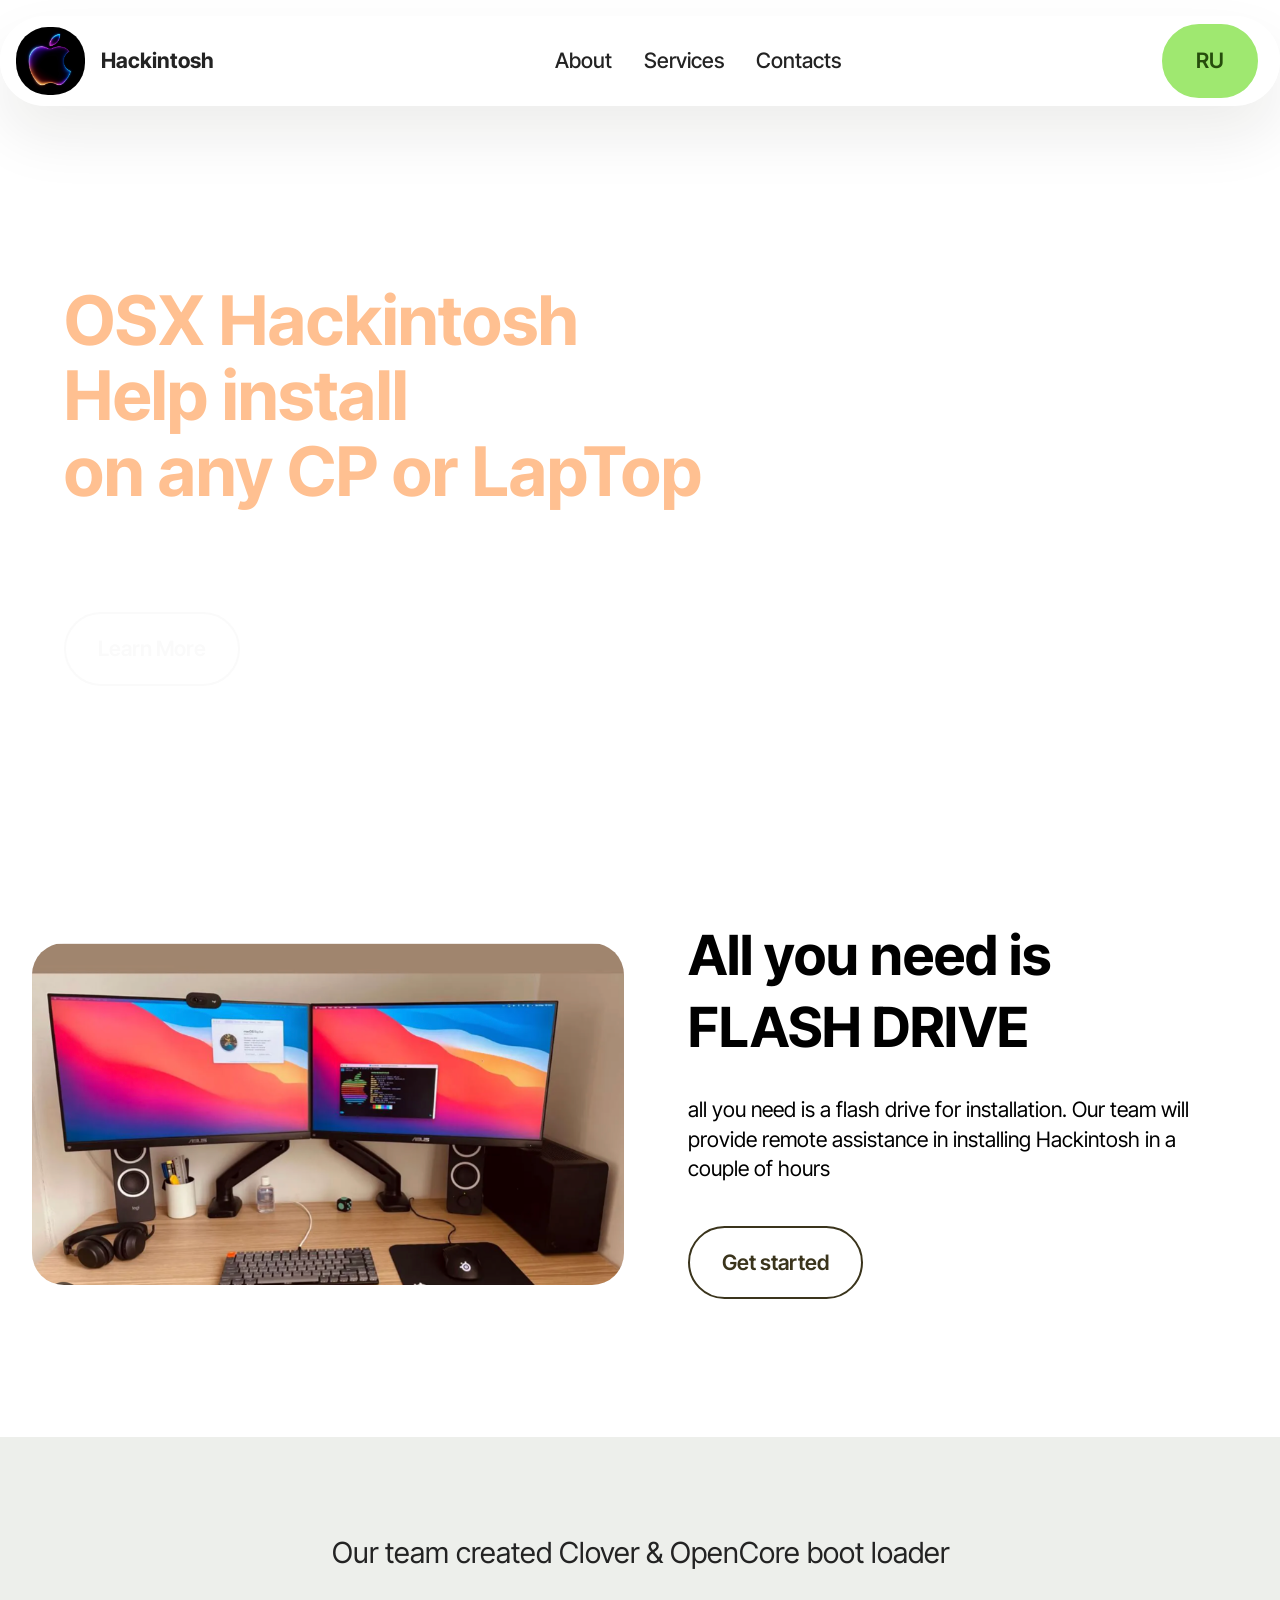
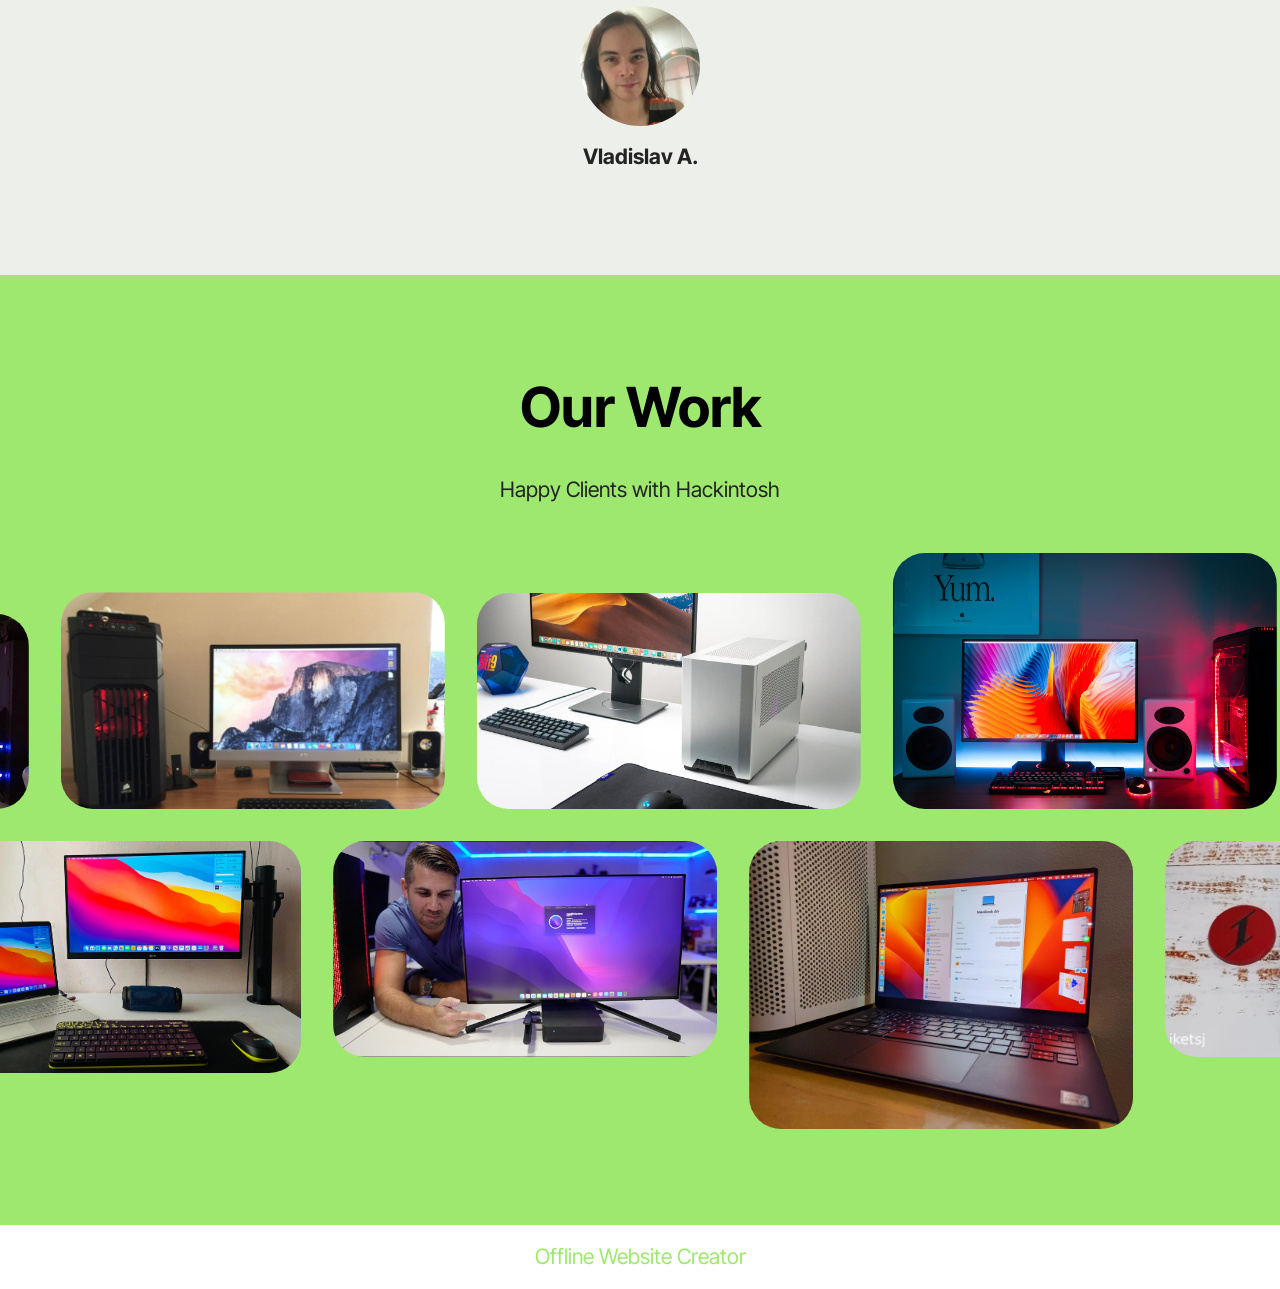
==== commit dad304bb: "Add files via upload" ====
--- a/index.html
+++ b/index.html
@@ -22,7 +22,7 @@
   <link rel="stylesheet" href="assets/theme/css/style.css">
   <link rel="preload" href="https://fonts.googleapis.com/css2?family=Inter+Tight:wght@400;700&display=swap&display=swap" as="style" onload="this.onload=null;this.rel='stylesheet'">
   <noscript><link rel="stylesheet" href="https://fonts.googleapis.com/css2?family=Inter+Tight:wght@400;700&display=swap&display=swap"></noscript>
-  <link rel="preload" as="style" href="assets/mobirise/css/mbr-additional.css?v=p2nKc6"><link rel="stylesheet" href="assets/mobirise/css/mbr-additional.css?v=p2nKc6" type="text/css">
+  <link rel="preload" as="style" href="assets/mobirise/css/mbr-additional.css?v=Zq7mcu"><link rel="stylesheet" href="assets/mobirise/css/mbr-additional.css?v=Zq7mcu" type="text/css">
 
   
   
@@ -37,7 +37,7 @@
 		<div class="container">
 			<div class="navbar-brand">
 				<span class="navbar-logo">
-					<a href="https://mobiri.se">
+					<a href="https://t.me/EternityApple" target="_blank">
 						<img src="assets/images/endframe-small-2x.jpg" alt="Mobirise Website Builder" style="height: 4.3rem;">
 					</a>
 				</span>
@@ -77,7 +77,7 @@
         <h1 class="mbr-section-title mbr-fonts-style mbr-white mb-4 display-1"><strong><br>OSX Hackintosh <br>Help install<br>on any CP or LapTop</strong></h1>
         
         <p class="mbr-fonts-style mbr-text mbr-white mb-4 display-7">We help in OSX Hackintosh installation on any device (CP, LapTop) and processor (Intel, AMD)</p>
-        <div class="mbr-section-btn"><a class="btn btn-white-outline display-7" href="https://mobiri.se">Learn More</a></div>
+        <div class="mbr-section-btn"><a class="btn btn-white-outline display-7" href="https://t.me/EternityApple" target="_blank">Learn More</a></div>
       </div>
     </div>
   </div>
@@ -167,7 +167,7 @@
       </div>
     </div>
   </div>
-</section><section class="display-7" style="padding: 0;align-items: center;justify-content: center;flex-wrap: wrap;    align-content: center;display: flex;position: relative;height: 4rem;"><a href="https://mobiri.se/1393142" style="flex: 1 1;height: 4rem;position: absolute;width: 100%;z-index: 1;"><img alt="" style="height: 4rem;" src="[data-uri]"></a><p style="margin: 0;text-align: center;" class="display-7">&#8204;</p><a style="z-index:1" href="https://mobirise.com/builder/ai-website-creator.html">AI Website Creator</a></section><script src="assets/bootstrap/js/bootstrap.bundle.min.js"></script>  <script src="assets/smoothscroll/smooth-scroll.js"></script>  <script src="assets/ytplayer/index.js"></script>  <script src="assets/dropdown/js/navbar-dropdown.js"></script>  <script src="assets/vimeoplayer/player.js"></script>  <script src="assets/scrollgallery/scroll-gallery.js"></script>  <script src="assets/theme/js/script.js"></script>  
+</section><section class="display-7" style="padding: 0;align-items: center;justify-content: center;flex-wrap: wrap;    align-content: center;display: flex;position: relative;height: 4rem;"><a href="https://mobiri.se/1393142" style="flex: 1 1;height: 4rem;position: absolute;width: 100%;z-index: 1;"><img alt="" style="height: 4rem;" src="[data-uri]"></a><p style="margin: 0;text-align: center;" class="display-7">&#8204;</p><a style="z-index:1" href="https://mobirise.com/offline-website-builder.html">Offline Website Creator</a></section><script src="assets/bootstrap/js/bootstrap.bundle.min.js"></script>  <script src="assets/smoothscroll/smooth-scroll.js"></script>  <script src="assets/ytplayer/index.js"></script>  <script src="assets/dropdown/js/navbar-dropdown.js"></script>  <script src="assets/vimeoplayer/player.js"></script>  <script src="assets/scrollgallery/scroll-gallery.js"></script>  <script src="assets/theme/js/script.js"></script>  
   
   
 </body>
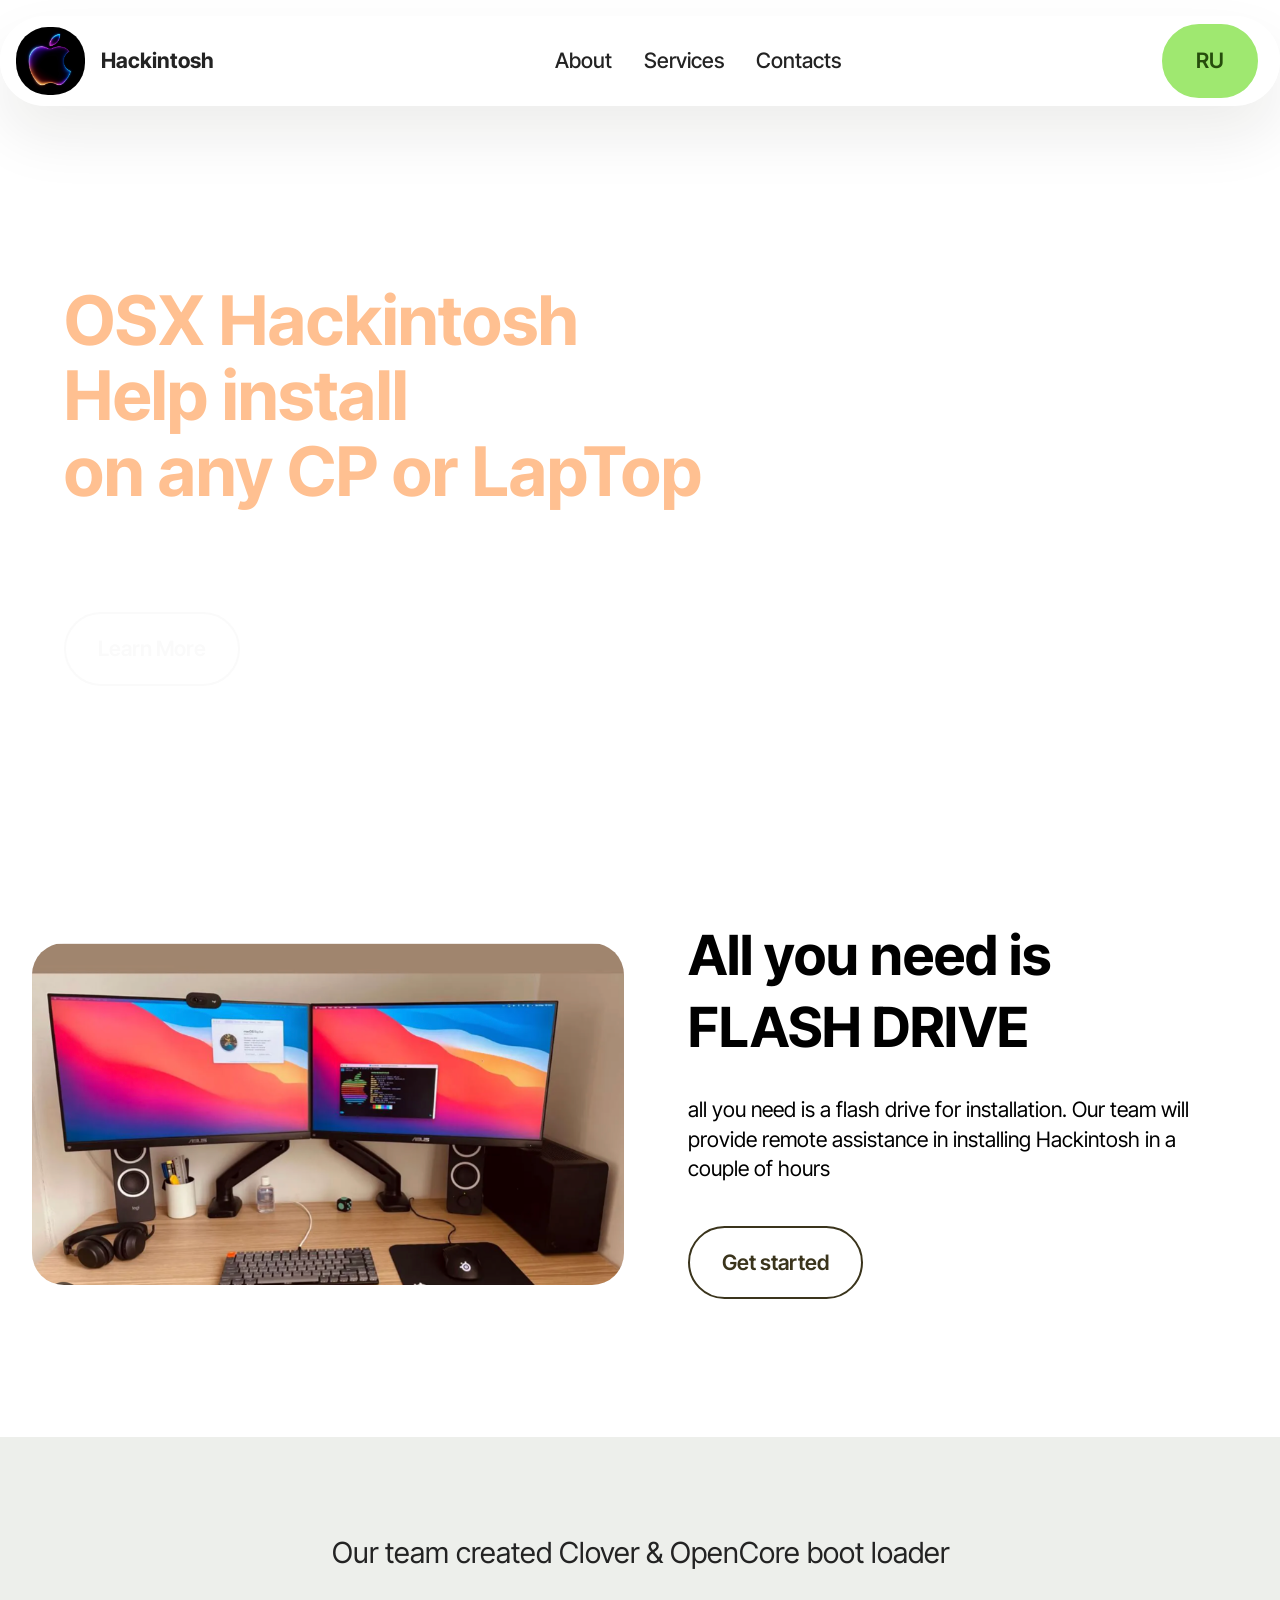
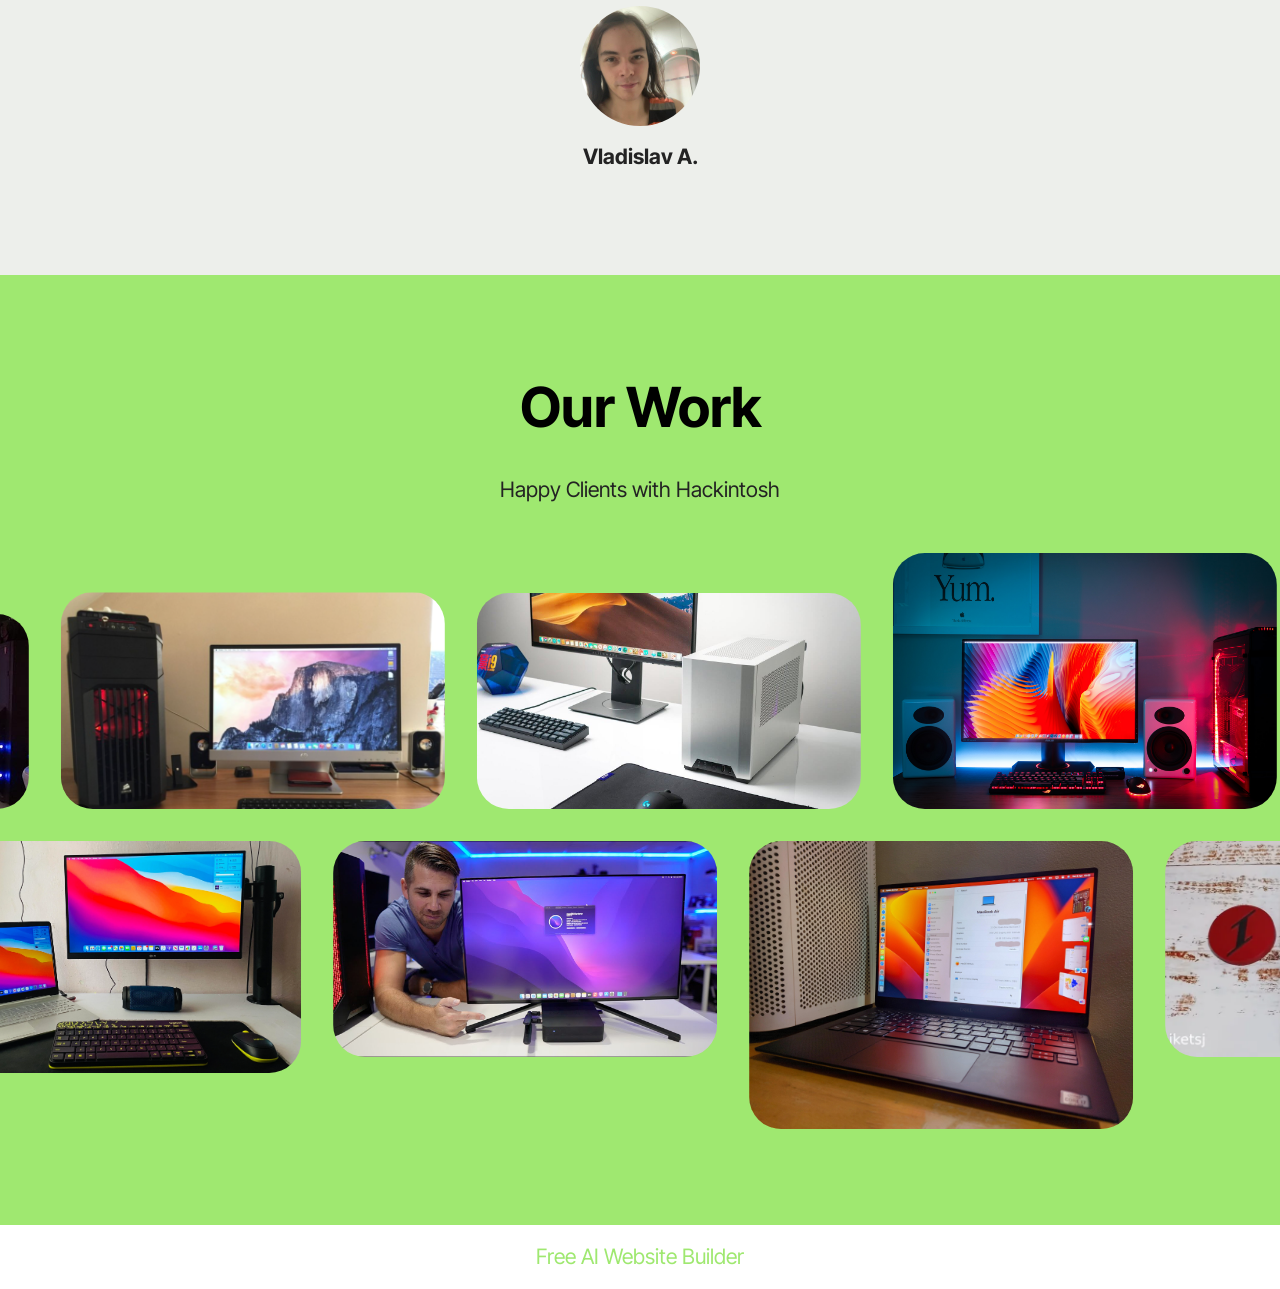
==== commit 2c95dba1: "Add files via upload" ====
--- a/index.html
+++ b/index.html
@@ -20,9 +20,9 @@
   <link rel="stylesheet" href="assets/bootstrap/css/bootstrap-reboot.min.css">
   <link rel="stylesheet" href="assets/dropdown/css/style.css">
   <link rel="stylesheet" href="assets/theme/css/style.css">
-  <link rel="preload" href="https://fonts.googleapis.com/css2?family=Inter+Tight:wght@400;700&display=swap&display=swap" as="style" onload="this.onload=null;this.rel='stylesheet'">
-  <noscript><link rel="stylesheet" href="https://fonts.googleapis.com/css2?family=Inter+Tight:wght@400;700&display=swap&display=swap"></noscript>
-  <link rel="preload" as="style" href="assets/mobirise/css/mbr-additional.css?v=Zq7mcu"><link rel="stylesheet" href="assets/mobirise/css/mbr-additional.css?v=Zq7mcu" type="text/css">
+  <link rel="preload" href="https://fonts.googleapis.com/css?family=Inter+Tight:100,200,300,400,500,600,700,800,900,100i,200i,300i,400i,500i,600i,700i,800i,900i&display=swap" as="style" onload="this.onload=null;this.rel='stylesheet'">
+  <noscript><link rel="stylesheet" href="https://fonts.googleapis.com/css?family=Inter+Tight:100,200,300,400,500,600,700,800,900,100i,200i,300i,400i,500i,600i,700i,800i,900i&display=swap"></noscript>
+  <link rel="preload" as="style" href="assets/mobirise/css/mbr-additional.css?v=ACw4Kl"><link rel="stylesheet" href="assets/mobirise/css/mbr-additional.css?v=ACw4Kl" type="text/css">
 
   
   
@@ -41,7 +41,7 @@
 						<img src="assets/images/endframe-small-2x.jpg" alt="Mobirise Website Builder" style="height: 4.3rem;">
 					</a>
 				</span>
-				<span class="navbar-caption-wrap"><a class="navbar-caption text-black display-4" href="https://mobiri.se">Hackintosh</a></span>
+				<span class="navbar-caption-wrap"><a class="navbar-caption text-black text-primary display-4" href="index.html" target="_blank">Hackintosh</a></span>
 			</div>
 			<button class="navbar-toggler" type="button" data-toggle="collapse" data-bs-toggle="collapse" data-target="#navbarSupportedContent" data-bs-target="#navbarSupportedContent" aria-controls="navbarNavAltMarkup" aria-expanded="false" aria-label="Toggle navigation">
 				<div class="hamburger">
@@ -59,7 +59,7 @@
 						<a class="nav-link link text-black text-primary display-4" href="https://t.me/EternityApple" aria-expanded="false" target="_blank">Services</a>
 					</li>
 					<li class="nav-item">
-						<a class="nav-link link text-black text-primary display-4" href="https://t.me/EternityApple" target="_blank">Contacts</a>
+						<a class="nav-link link text-black text-primary display-4" href="contacts.html" target="_blank">Contacts</a>
 					</li></ul>
 				<div class="navbar-buttons mbr-section-btn"><a class="btn btn-primary display-4" href="https://t.me/EternityApple" target="_blank">RU</a></div>
 			</div>
@@ -167,7 +167,7 @@
       </div>
     </div>
   </div>
-</section><section class="display-7" style="padding: 0;align-items: center;justify-content: center;flex-wrap: wrap;    align-content: center;display: flex;position: relative;height: 4rem;"><a href="https://mobiri.se/1393142" style="flex: 1 1;height: 4rem;position: absolute;width: 100%;z-index: 1;"><img alt="" style="height: 4rem;" src="[data-uri]"></a><p style="margin: 0;text-align: center;" class="display-7">&#8204;</p><a style="z-index:1" href="https://mobirise.com/offline-website-builder.html">Offline Website Creator</a></section><script src="assets/bootstrap/js/bootstrap.bundle.min.js"></script>  <script src="assets/smoothscroll/smooth-scroll.js"></script>  <script src="assets/ytplayer/index.js"></script>  <script src="assets/dropdown/js/navbar-dropdown.js"></script>  <script src="assets/vimeoplayer/player.js"></script>  <script src="assets/scrollgallery/scroll-gallery.js"></script>  <script src="assets/theme/js/script.js"></script>  
+</section><section class="display-7" style="padding: 0;align-items: center;justify-content: center;flex-wrap: wrap;    align-content: center;display: flex;position: relative;height: 4rem;"><a href="https://mobiri.se/1393142" style="flex: 1 1;height: 4rem;position: absolute;width: 100%;z-index: 1;"><img alt="" style="height: 4rem;" src="[data-uri]"></a><p style="margin: 0;text-align: center;" class="display-7">&#8204;</p><a style="z-index:1" href="https://mobirise.com/builder/ai-website-builder.html">Free AI Website Builder</a></section><script src="assets/bootstrap/js/bootstrap.bundle.min.js"></script>  <script src="assets/smoothscroll/smooth-scroll.js"></script>  <script src="assets/ytplayer/index.js"></script>  <script src="assets/dropdown/js/navbar-dropdown.js"></script>  <script src="assets/vimeoplayer/player.js"></script>  <script src="assets/scrollgallery/scroll-gallery.js"></script>  <script src="assets/theme/js/script.js"></script>  
   
   
 </body>
--- a/assets/mobirise/css/mbr-additional.css
+++ b/assets/mobirise/css/mbr-additional.css
@@ -1553,3 +1553,607 @@
 .cid-uCCdvaPpHX .grid-container-2 {
   align-items: flex-start;
 }
+.cid-uCC7GR4H2t {
+  z-index: 1000;
+  width: 100%;
+  position: relative;
+}
+.cid-uCC7GR4H2t .dropdown-item:before {
+  font-family: Moririse2 !important;
+  content: "\e966";
+  display: inline-block;
+  width: 0;
+  position: absolute;
+  left: 1rem;
+  top: 0.5rem;
+  margin-right: 0.5rem;
+  line-height: 1;
+  font-size: inherit;
+  vertical-align: middle;
+  text-align: center;
+  overflow: hidden;
+  transform: scale(0, 1);
+  transition: all 0.25s ease-in-out;
+}
+@media (max-width: 767px) {
+  .cid-uCC7GR4H2t .navbar-toggler {
+    transform: scale(0.8);
+  }
+}
+.cid-uCC7GR4H2t .navbar-brand {
+  flex-shrink: 0;
+  align-items: center;
+  margin-right: 0;
+  padding: 10px 0;
+  transition: all 0.3s;
+  word-break: break-word;
+  z-index: 1;
+}
+.cid-uCC7GR4H2t .navbar-brand img {
+  max-width: 100%;
+  max-height: 100%;
+}
+.cid-uCC7GR4H2t .navbar-brand .navbar-caption {
+  line-height: inherit !important;
+}
+.cid-uCC7GR4H2t .navbar-brand .navbar-logo a {
+  outline: none;
+}
+.cid-uCC7GR4H2t .navbar-nav {
+  margin: auto;
+  margin-left: 0;
+  margin-left: auto;
+}
+.cid-uCC7GR4H2t .navbar-nav .nav-item {
+  padding: 0 !important;
+  transition: 0.3s all !important;
+}
+.cid-uCC7GR4H2t .navbar-nav .nav-item .nav-link {
+  padding: 16px !important;
+  margin: 0 !important;
+  border-radius: 1rem !important;
+  transition: 0.3s all !important;
+}
+.cid-uCC7GR4H2t .navbar-nav .nav-item .nav-link:hover {
+  background-color: rgba(27, 31, 10, 0.06);
+}
+.cid-uCC7GR4H2t .navbar-nav .open .nav-link::after {
+  transform: rotate(180deg);
+}
+@media (min-width: 992px) {
+  .cid-uCC7GR4H2t .navbar-nav .open .nav-link::before {
+    content: "";
+    width: 100%;
+    height: 20px;
+    top: 100%;
+    background: transparent;
+    position: absolute;
+  }
+}
+.cid-uCC7GR4H2t .navbar-nav .dropdown-item {
+  padding: 12px !important;
+  border-radius: 0.5rem !important;
+  margin: 0 8px !important;
+  transition: 0.3s all !important;
+}
+.cid-uCC7GR4H2t .navbar-nav .dropdown-item:hover {
+  background-color: rgba(27, 31, 10, 0.06);
+}
+@media (min-width: 992px) {
+  .cid-uCC7GR4H2t .navbar-nav {
+    padding-left: 1.5rem;
+  }
+}
+.cid-uCC7GR4H2t .nav-link {
+  width: fit-content;
+  position: relative;
+}
+.cid-uCC7GR4H2t .navbar-logo {
+  margin: 0 !important;
+}
+@media (max-width: 767px) {
+  .cid-uCC7GR4H2t .navbar-logo {
+    padding-left: 0;
+  }
+}
+.cid-uCC7GR4H2t .navbar-caption {
+  padding-left: 1rem;
+  padding-right: 0.5rem;
+}
+@media (max-width: 767px) {
+  .cid-uCC7GR4H2t .nav-dropdown {
+    padding-bottom: 0.5rem;
+  }
+}
+.cid-uCC7GR4H2t .nav-dropdown .link.dropdown-toggle::after {
+  margin-left: 0.5rem;
+  margin-top: 0.2rem;
+  transition: 0.3s all;
+}
+.cid-uCC7GR4H2t .container {
+  display: flex;
+  height: 90px;
+  padding: 0.5rem 0.6rem 0.5rem 1rem;
+  flex-wrap: nowrap;
+  background: rgba(255, 255, 255, 0.8) !important;
+  left: 0;
+  right: 0;
+  -webkit-box-pack: justify;
+  -ms-flex-pack: justify;
+  justify-content: flex-end;
+  -webkit-box-align: center;
+  -webkit-align-items: center;
+  -ms-flex-align: center;
+  align-items: center;
+  border-radius: 100vw;
+  margin-top: 1rem;
+  background-color: #ffffff;
+  box-shadow: 0 30px 60px 0 rgba(27, 31, 10, 0.08);
+}
+@media (max-width: 992px) {
+  .cid-uCC7GR4H2t .container {
+    padding-right: 2rem;
+  }
+}
+@media (max-width: 767px) {
+  .cid-uCC7GR4H2t .container {
+    width: 95%;
+    height: 56px !important;
+    padding: 0.5rem;
+    margin-top: 0rem;
+  }
+}
+.cid-uCC7GR4H2t .iconfont-wrapper {
+  font-size: 1.5rem;
+  padding-right: 0.5rem;
+}
+.cid-uCC7GR4H2t .dropdown-menu {
+  flex-wrap: wrap;
+  flex-direction: column;
+  max-width: 100%;
+  padding: 12px 4px !important;
+  border-radius: 1.5rem;
+  transition: 0.3s all !important;
+  min-width: auto;
+  background: #ffffff;
+  background: rgba(255, 255, 255, 0.8) !important;
+}
+.cid-uCC7GR4H2t .nav-item:focus,
+.cid-uCC7GR4H2t .nav-link:focus {
+  outline: none;
+}
+.cid-uCC7GR4H2t .dropdown .dropdown-menu .dropdown-item {
+  width: auto;
+  transition: all 0.25s ease-in-out;
+}
+.cid-uCC7GR4H2t .dropdown .dropdown-menu .dropdown-item::after {
+  right: 0.5rem;
+}
+.cid-uCC7GR4H2t .dropdown .dropdown-menu .dropdown-item .mbr-iconfont {
+  margin-right: 0.5rem;
+  vertical-align: sub;
+}
+.cid-uCC7GR4H2t .dropdown .dropdown-menu .dropdown-item .mbr-iconfont:before {
+  display: inline-block;
+  transform: scale(1, 1);
+  transition: all 0.25s ease-in-out;
+}
+.cid-uCC7GR4H2t .collapsed .dropdown-menu .dropdown-item:before {
+  display: none;
+}
+.cid-uCC7GR4H2t .collapsed .dropdown .dropdown-menu .dropdown-item {
+  padding: 0.235em 1.5em 0.235em 1.5em !important;
+  transition: none;
+  margin: 0 !important;
+}
+.cid-uCC7GR4H2t .navbar {
+  min-height: 90px;
+  transition: all 0.3s;
+  border-bottom: 1px solid transparent;
+  background: transparent !important;
+  padding: 0 !important;
+  border: none !important;
+  box-shadow: none !important;
+  border-radius: 0 !important;
+}
+.cid-uCC7GR4H2t .navbar.opened {
+  transition: all 0.3s;
+}
+.cid-uCC7GR4H2t .navbar .dropdown-item {
+  padding: 0.5rem 1.8rem;
+}
+.cid-uCC7GR4H2t .navbar .navbar-logo img {
+  width: auto;
+}
+.cid-uCC7GR4H2t .navbar .navbar-collapse {
+  z-index: 1;
+  justify-content: flex-end;
+}
+.cid-uCC7GR4H2t .navbar.collapsed {
+  justify-content: center;
+}
+.cid-uCC7GR4H2t .navbar.collapsed .nav-item .nav-link::before {
+  display: none;
+}
+.cid-uCC7GR4H2t .navbar.collapsed.opened .dropdown-menu {
+  top: 0;
+}
+@media (min-width: 992px) {
+  .cid-uCC7GR4H2t .navbar.collapsed.opened:not(.navbar-short) .navbar-collapse {
+    max-height: calc(98.5vh - 4.3rem);
+  }
+}
+.cid-uCC7GR4H2t .navbar.collapsed .dropdown-menu .dropdown-submenu {
+  left: 0 !important;
+}
+.cid-uCC7GR4H2t .navbar.collapsed .dropdown-menu .dropdown-item:after {
+  right: auto;
+}
+.cid-uCC7GR4H2t .navbar.collapsed .dropdown-menu .dropdown-toggle[data-toggle="dropdown-submenu"]:after {
+  margin-left: 0.5rem;
+  margin-top: 0.2rem;
+  border-top: 0.35em solid;
+  border-right: 0.35em solid transparent;
+  border-left: 0.35em solid transparent;
+  border-bottom: 0;
+  top: 41%;
+}
+.cid-uCC7GR4H2t .navbar.collapsed ul.navbar-nav li {
+  margin: auto;
+}
+.cid-uCC7GR4H2t .navbar.collapsed .dropdown-menu .dropdown-item {
+  padding: 0.25rem 1.5rem;
+  text-align: center;
+}
+.cid-uCC7GR4H2t .navbar.collapsed .icons-menu {
+  padding-left: 0;
+  padding-right: 0;
+  padding-top: 0.5rem;
+  padding-bottom: 0.5rem;
+}
+@media (max-width: 767px) {
+  .cid-uCC7GR4H2t .navbar {
+    min-height: 72px;
+  }
+  .cid-uCC7GR4H2t .navbar .navbar-logo img {
+    height: 2.5rem !important;
+  }
+}
+@media (max-width: 991px) {
+  .cid-uCC7GR4H2t .navbar .nav-item .nav-link::before {
+    display: none;
+  }
+  .cid-uCC7GR4H2t .navbar.opened .dropdown-menu {
+    top: 0;
+  }
+  .cid-uCC7GR4H2t .navbar .dropdown-menu .dropdown-submenu {
+    left: 0 !important;
+  }
+  .cid-uCC7GR4H2t .navbar .dropdown-menu .dropdown-item:after {
+    right: auto;
+  }
+  .cid-uCC7GR4H2t .navbar .dropdown-menu .dropdown-toggle[data-toggle="dropdown-submenu"]:after {
+    margin-left: 0.5rem;
+    margin-top: 0.2rem;
+    border-top: 0.35em solid;
+    border-right: 0.35em solid transparent;
+    border-left: 0.35em solid transparent;
+    border-bottom: 0;
+    top: 40%;
+  }
+  .cid-uCC7GR4H2t .navbar .dropdown-menu .dropdown-item {
+    padding: 0.25rem 1.5rem !important;
+    text-align: center;
+  }
+  .cid-uCC7GR4H2t .navbar .navbar-brand {
+    flex-shrink: initial;
+    flex-basis: auto;
+    word-break: break-word;
+    padding-right: 10px;
+  }
+  .cid-uCC7GR4H2t .navbar .navbar-toggler {
+    flex-basis: auto;
+  }
+  .cid-uCC7GR4H2t .navbar .icons-menu {
+    padding-left: 0;
+    padding-top: 0.5rem;
+    padding-bottom: 0.5rem;
+  }
+}
+.cid-uCC7GR4H2t .navbar.navbar-short .navbar-logo img {
+  height: 2rem;
+}
+.cid-uCC7GR4H2t .dropdown-item.active,
+.cid-uCC7GR4H2t .dropdown-item:active {
+  background-color: transparent;
+}
+.cid-uCC7GR4H2t .navbar-expand-lg .navbar-nav .nav-link {
+  padding: 0;
+}
+.cid-uCC7GR4H2t .nav-dropdown .link.dropdown-toggle {
+  margin-right: 1.667em;
+}
+.cid-uCC7GR4H2t .nav-dropdown .link.dropdown-toggle[aria-expanded="true"] {
+  margin-right: 0;
+  padding: 0.667em 1.667em;
+}
+.cid-uCC7GR4H2t .navbar.navbar-expand-lg .dropdown .dropdown-menu {
+  background: #ffffff;
+}
+.cid-uCC7GR4H2t .navbar.navbar-expand-lg .dropdown .dropdown-menu .dropdown-submenu {
+  margin: 0;
+  left: 105%;
+  transform: none;
+  top: -12px;
+}
+.cid-uCC7GR4H2t .navbar .dropdown.open > .dropdown-menu {
+  display: flex;
+}
+.cid-uCC7GR4H2t ul.navbar-nav {
+  flex-wrap: wrap;
+}
+.cid-uCC7GR4H2t .navbar-buttons {
+  text-align: center;
+  min-width: 140px;
+}
+@media (max-width: 992px) {
+  .cid-uCC7GR4H2t .navbar-buttons {
+    text-align: left;
+  }
+}
+.cid-uCC7GR4H2t button.navbar-toggler {
+  outline: none;
+  width: 31px;
+  height: 20px;
+  cursor: pointer;
+  transition: all 0.2s;
+  position: relative;
+  align-self: center;
+}
+.cid-uCC7GR4H2t button.navbar-toggler .hamburger span {
+  position: absolute;
+  right: 0;
+  width: 30px;
+  height: 2px;
+  border-right: 5px;
+  background-color: #000000;
+}
+.cid-uCC7GR4H2t button.navbar-toggler .hamburger span:nth-child(1) {
+  top: 0;
+  transition: all 0.2s;
+}
+.cid-uCC7GR4H2t button.navbar-toggler .hamburger span:nth-child(2) {
+  top: 8px;
+  transition: all 0.15s;
+}
+.cid-uCC7GR4H2t button.navbar-toggler .hamburger span:nth-child(3) {
+  top: 8px;
+  transition: all 0.15s;
+}
+.cid-uCC7GR4H2t button.navbar-toggler .hamburger span:nth-child(4) {
+  top: 16px;
+  transition: all 0.2s;
+}
+.cid-uCC7GR4H2t nav.opened .hamburger span:nth-child(1) {
+  top: 8px;
+  width: 0;
+  opacity: 0;
+  right: 50%;
+  transition: all 0.2s;
+}
+.cid-uCC7GR4H2t nav.opened .hamburger span:nth-child(2) {
+  transform: rotate(45deg);
+  transition: all 0.25s;
+}
+.cid-uCC7GR4H2t nav.opened .hamburger span:nth-child(3) {
+  transform: rotate(-45deg);
+  transition: all 0.25s;
+}
+.cid-uCC7GR4H2t nav.opened .hamburger span:nth-child(4) {
+  top: 8px;
+  width: 0;
+  opacity: 0;
+  right: 50%;
+  transition: all 0.2s;
+}
+.cid-uCC7GR4H2t .navbar-dropdown {
+  padding: 0 1rem;
+}
+.cid-uCC7GR4H2t a.nav-link {
+  display: flex;
+  align-items: center;
+  justify-content: center;
+}
+.cid-uCC7GR4H2t .icons-menu {
+  flex-wrap: nowrap;
+  display: flex;
+  justify-content: center;
+  padding-left: 1rem;
+  padding-right: 1rem;
+  padding-top: 0.3rem;
+  text-align: center;
+}
+@media (max-width: 992px) {
+  .cid-uCC7GR4H2t .icons-menu {
+    justify-content: flex-start;
+    margin-bottom: 0.5rem;
+  }
+}
+@media screen and (-ms-high-contrast: active), (-ms-high-contrast: none) {
+  .cid-uCC7GR4H2t .navbar {
+    height: 70px;
+  }
+  .cid-uCC7GR4H2t .navbar.opened {
+    height: auto;
+  }
+  .cid-uCC7GR4H2t .nav-item .nav-link:hover::before {
+    width: 175%;
+    max-width: calc(100% + 2rem);
+    left: -1rem;
+  }
+}
+.cid-uCC7GR4H2t .navbar .dropdown > .dropdown-menu {
+  display: none;
+  width: max-content;
+  max-width: 500px !important;
+  transform: translateX(-50%);
+  top: calc(100% + 20px);
+  left: 50%;
+}
+.cid-uCC7GR4H2t .navbar .dropdown > .dropdown-menu .dropdown-item {
+  line-height: 1 !important;
+}
+.cid-uCC7GR4H2t .navbar .dropdown > .dropdown-menu .dropdown .dropdown-item {
+  align-items: center;
+  display: flex;
+  height: max-content !important;
+  min-height: max-content !important;
+}
+.cid-uCC7GR4H2t .navbar .dropdown > .dropdown-menu .dropdown .dropdown-item::after {
+  display: inline-block;
+  position: static;
+  margin-left: 0.5rem;
+  margin-top: 0;
+  margin-right: 0;
+  margin-bottom: 0;
+  transition: 0.3s all;
+  transform: rotate(-90deg);
+}
+.cid-uCC7GR4H2t .navbar .dropdown > .dropdown-menu .dropdown.open .dropdown-item::after {
+  transform: rotate(0deg);
+}
+.cid-uCC7GR4H2t .mbr-section-btn {
+  margin: -0.6rem -0.6rem;
+}
+.cid-uCC7GR4H2t .navbar-toggler {
+  margin-left: 12px;
+  margin-right: 8px;
+  order: 1000;
+}
+@media (max-width: 991px) {
+  .cid-uCC7GR4H2t .navbar-brand {
+    margin-right: auto;
+  }
+  .cid-uCC7GR4H2t .navbar-collapse {
+    z-index: -1 !important;
+    position: absolute;
+    top: 110%;
+    left: 0;
+    width: 100%;
+    padding: 1rem;
+    border-radius: 1.5rem;
+    background: #ffffff;
+    opacity: 1;
+    border-color: rgba(255, 255, 255, 0.8) !important;
+    background: rgba(255, 255, 255, 0.8) !important;
+    backdrop-filter: blur(8px);
+  }
+  .cid-uCC7GR4H2t .navbar-nav .nav-item .nav-link::after {
+    margin-left: 10px;
+  }
+  .cid-uCC7GR4H2t .navbar-nav .dropdown-item:hover {
+    background-color: rgba(27, 31, 10, 0.06);
+  }
+  .cid-uCC7GR4H2t .navbar .dropdown > .dropdown-menu {
+    max-width: 100% !important;
+    transform: translateX(0);
+    top: 10px;
+    left: 0;
+    padding: 8px !important;
+    border-radius: 1rem;
+    background-color: rgba(27, 31, 10, 0.04) !important;
+  }
+  .cid-uCC7GR4H2t .navbar .dropdown > .dropdown-menu .dropdown-item {
+    padding: 8px !important;
+    line-height: 1 !important;
+    margin-bottom: 4px !important;
+  }
+  .cid-uCC7GR4H2t .navbar .dropdown > .dropdown-menu .dropdown .dropdown-item {
+    align-items: center;
+    display: flex;
+    height: max-content !important;
+    min-height: max-content !important;
+  }
+  .cid-uCC7GR4H2t .navbar .dropdown > .dropdown-menu .dropdown .dropdown-item::after {
+    display: inline-block;
+    position: static;
+    margin-left: 0.5rem;
+    margin-top: 0;
+    margin-right: 0;
+    margin-bottom: 0;
+    transition: 0.3s all;
+    transform: rotate(0deg);
+  }
+  .cid-uCC7GR4H2t .navbar .dropdown > .dropdown-menu .dropdown.open .dropdown-item::after {
+    transform: rotate(180deg);
+  }
+  .cid-uCC7GR4H2t .navbar .dropdown > .dropdown-menu .dropdown-submenu {
+    position: static;
+    width: 100%;
+    max-width: 100% !important;
+    transform: translateX(0) !important;
+    top: 0;
+    left: 0;
+    padding: 8px !important;
+    border-radius: 1rem;
+    background-color: rgba(27, 31, 10, 0.04) !important;
+  }
+  .cid-uCC7GR4H2t .navbar .dropdown.open > .dropdown-menu {
+    display: flex !important;
+    flex-direction: column;
+    align-items: flex-start;
+  }
+}
+@media (max-width: 575px) {
+  .cid-uCC7GR4H2t .navbar-collapse {
+    padding: 1rem;
+  }
+}
+.cid-uCClEapwuK {
+  padding-top: 8rem;
+  padding-bottom: 2rem;
+  background-color: #edefeb;
+}
+.cid-uCClEapwuK .mbr-fallback-image.disabled {
+  display: none;
+}
+.cid-uCClEapwuK .mbr-fallback-image {
+  display: block;
+  background-size: cover;
+  background-position: center center;
+  width: 100%;
+  height: 100%;
+  position: absolute;
+  top: 0;
+}
+.cid-uCClEapwuK .row {
+  justify-content: center;
+}
+.cid-uCClEapwuK .item {
+  margin-bottom: 2rem;
+}
+@media (max-width: 767px) {
+  .cid-uCClEapwuK .item {
+    margin-bottom: 1rem;
+  }
+}
+.cid-uCClEapwuK .item .item-wrapper {
+  display: flex;
+  flex-direction: column;
+  height: 100%;
+  background: #ffffff;
+  padding: 2.25rem;
+}
+@media (min-width: 992px) and (max-width: 1200px) {
+  .cid-uCClEapwuK .item .item-wrapper {
+    padding: 2rem 1.5rem;
+  }
+}
+@media (max-width: 767px) {
+  .cid-uCClEapwuK .item .item-wrapper {
+    padding: 2rem 1.5rem;
+  }
+}
+.cid-uCClEapwuK .content-head {
+  max-width: 800px;
+}
--- a/assets/mobirise/css/mbr-additional.css
+++ b/assets/mobirise/css/mbr-additional.css
@@ -1553,3 +1553,607 @@
 .cid-uCCdvaPpHX .grid-container-2 {
   align-items: flex-start;
 }
+.cid-uCC7GR4H2t {
+  z-index: 1000;
+  width: 100%;
+  position: relative;
+}
+.cid-uCC7GR4H2t .dropdown-item:before {
+  font-family: Moririse2 !important;
+  content: "\e966";
+  display: inline-block;
+  width: 0;
+  position: absolute;
+  left: 1rem;
+  top: 0.5rem;
+  margin-right: 0.5rem;
+  line-height: 1;
+  font-size: inherit;
+  vertical-align: middle;
+  text-align: center;
+  overflow: hidden;
+  transform: scale(0, 1);
+  transition: all 0.25s ease-in-out;
+}
+@media (max-width: 767px) {
+  .cid-uCC7GR4H2t .navbar-toggler {
+    transform: scale(0.8);
+  }
+}
+.cid-uCC7GR4H2t .navbar-brand {
+  flex-shrink: 0;
+  align-items: center;
+  margin-right: 0;
+  padding: 10px 0;
+  transition: all 0.3s;
+  word-break: break-word;
+  z-index: 1;
+}
+.cid-uCC7GR4H2t .navbar-brand img {
+  max-width: 100%;
+  max-height: 100%;
+}
+.cid-uCC7GR4H2t .navbar-brand .navbar-caption {
+  line-height: inherit !important;
+}
+.cid-uCC7GR4H2t .navbar-brand .navbar-logo a {
+  outline: none;
+}
+.cid-uCC7GR4H2t .navbar-nav {
+  margin: auto;
+  margin-left: 0;
+  margin-left: auto;
+}
+.cid-uCC7GR4H2t .navbar-nav .nav-item {
+  padding: 0 !important;
+  transition: 0.3s all !important;
+}
+.cid-uCC7GR4H2t .navbar-nav .nav-item .nav-link {
+  padding: 16px !important;
+  margin: 0 !important;
+  border-radius: 1rem !important;
+  transition: 0.3s all !important;
+}
+.cid-uCC7GR4H2t .navbar-nav .nav-item .nav-link:hover {
+  background-color: rgba(27, 31, 10, 0.06);
+}
+.cid-uCC7GR4H2t .navbar-nav .open .nav-link::after {
+  transform: rotate(180deg);
+}
+@media (min-width: 992px) {
+  .cid-uCC7GR4H2t .navbar-nav .open .nav-link::before {
+    content: "";
+    width: 100%;
+    height: 20px;
+    top: 100%;
+    background: transparent;
+    position: absolute;
+  }
+}
+.cid-uCC7GR4H2t .navbar-nav .dropdown-item {
+  padding: 12px !important;
+  border-radius: 0.5rem !important;
+  margin: 0 8px !important;
+  transition: 0.3s all !important;
+}
+.cid-uCC7GR4H2t .navbar-nav .dropdown-item:hover {
+  background-color: rgba(27, 31, 10, 0.06);
+}
+@media (min-width: 992px) {
+  .cid-uCC7GR4H2t .navbar-nav {
+    padding-left: 1.5rem;
+  }
+}
+.cid-uCC7GR4H2t .nav-link {
+  width: fit-content;
+  position: relative;
+}
+.cid-uCC7GR4H2t .navbar-logo {
+  margin: 0 !important;
+}
+@media (max-width: 767px) {
+  .cid-uCC7GR4H2t .navbar-logo {
+    padding-left: 0;
+  }
+}
+.cid-uCC7GR4H2t .navbar-caption {
+  padding-left: 1rem;
+  padding-right: 0.5rem;
+}
+@media (max-width: 767px) {
+  .cid-uCC7GR4H2t .nav-dropdown {
+    padding-bottom: 0.5rem;
+  }
+}
+.cid-uCC7GR4H2t .nav-dropdown .link.dropdown-toggle::after {
+  margin-left: 0.5rem;
+  margin-top: 0.2rem;
+  transition: 0.3s all;
+}
+.cid-uCC7GR4H2t .container {
+  display: flex;
+  height: 90px;
+  padding: 0.5rem 0.6rem 0.5rem 1rem;
+  flex-wrap: nowrap;
+  background: rgba(255, 255, 255, 0.8) !important;
+  left: 0;
+  right: 0;
+  -webkit-box-pack: justify;
+  -ms-flex-pack: justify;
+  justify-content: flex-end;
+  -webkit-box-align: center;
+  -webkit-align-items: center;
+  -ms-flex-align: center;
+  align-items: center;
+  border-radius: 100vw;
+  margin-top: 1rem;
+  background-color: #ffffff;
+  box-shadow: 0 30px 60px 0 rgba(27, 31, 10, 0.08);
+}
+@media (max-width: 992px) {
+  .cid-uCC7GR4H2t .container {
+    padding-right: 2rem;
+  }
+}
+@media (max-width: 767px) {
+  .cid-uCC7GR4H2t .container {
+    width: 95%;
+    height: 56px !important;
+    padding: 0.5rem;
+    margin-top: 0rem;
+  }
+}
+.cid-uCC7GR4H2t .iconfont-wrapper {
+  font-size: 1.5rem;
+  padding-right: 0.5rem;
+}
+.cid-uCC7GR4H2t .dropdown-menu {
+  flex-wrap: wrap;
+  flex-direction: column;
+  max-width: 100%;
+  padding: 12px 4px !important;
+  border-radius: 1.5rem;
+  transition: 0.3s all !important;
+  min-width: auto;
+  background: #ffffff;
+  background: rgba(255, 255, 255, 0.8) !important;
+}
+.cid-uCC7GR4H2t .nav-item:focus,
+.cid-uCC7GR4H2t .nav-link:focus {
+  outline: none;
+}
+.cid-uCC7GR4H2t .dropdown .dropdown-menu .dropdown-item {
+  width: auto;
+  transition: all 0.25s ease-in-out;
+}
+.cid-uCC7GR4H2t .dropdown .dropdown-menu .dropdown-item::after {
+  right: 0.5rem;
+}
+.cid-uCC7GR4H2t .dropdown .dropdown-menu .dropdown-item .mbr-iconfont {
+  margin-right: 0.5rem;
+  vertical-align: sub;
+}
+.cid-uCC7GR4H2t .dropdown .dropdown-menu .dropdown-item .mbr-iconfont:before {
+  display: inline-block;
+  transform: scale(1, 1);
+  transition: all 0.25s ease-in-out;
+}
+.cid-uCC7GR4H2t .collapsed .dropdown-menu .dropdown-item:before {
+  display: none;
+}
+.cid-uCC7GR4H2t .collapsed .dropdown .dropdown-menu .dropdown-item {
+  padding: 0.235em 1.5em 0.235em 1.5em !important;
+  transition: none;
+  margin: 0 !important;
+}
+.cid-uCC7GR4H2t .navbar {
+  min-height: 90px;
+  transition: all 0.3s;
+  border-bottom: 1px solid transparent;
+  background: transparent !important;
+  padding: 0 !important;
+  border: none !important;
+  box-shadow: none !important;
+  border-radius: 0 !important;
+}
+.cid-uCC7GR4H2t .navbar.opened {
+  transition: all 0.3s;
+}
+.cid-uCC7GR4H2t .navbar .dropdown-item {
+  padding: 0.5rem 1.8rem;
+}
+.cid-uCC7GR4H2t .navbar .navbar-logo img {
+  width: auto;
+}
+.cid-uCC7GR4H2t .navbar .navbar-collapse {
+  z-index: 1;
+  justify-content: flex-end;
+}
+.cid-uCC7GR4H2t .navbar.collapsed {
+  justify-content: center;
+}
+.cid-uCC7GR4H2t .navbar.collapsed .nav-item .nav-link::before {
+  display: none;
+}
+.cid-uCC7GR4H2t .navbar.collapsed.opened .dropdown-menu {
+  top: 0;
+}
+@media (min-width: 992px) {
+  .cid-uCC7GR4H2t .navbar.collapsed.opened:not(.navbar-short) .navbar-collapse {
+    max-height: calc(98.5vh - 4.3rem);
+  }
+}
+.cid-uCC7GR4H2t .navbar.collapsed .dropdown-menu .dropdown-submenu {
+  left: 0 !important;
+}
+.cid-uCC7GR4H2t .navbar.collapsed .dropdown-menu .dropdown-item:after {
+  right: auto;
+}
+.cid-uCC7GR4H2t .navbar.collapsed .dropdown-menu .dropdown-toggle[data-toggle="dropdown-submenu"]:after {
+  margin-left: 0.5rem;
+  margin-top: 0.2rem;
+  border-top: 0.35em solid;
+  border-right: 0.35em solid transparent;
+  border-left: 0.35em solid transparent;
+  border-bottom: 0;
+  top: 41%;
+}
+.cid-uCC7GR4H2t .navbar.collapsed ul.navbar-nav li {
+  margin: auto;
+}
+.cid-uCC7GR4H2t .navbar.collapsed .dropdown-menu .dropdown-item {
+  padding: 0.25rem 1.5rem;
+  text-align: center;
+}
+.cid-uCC7GR4H2t .navbar.collapsed .icons-menu {
+  padding-left: 0;
+  padding-right: 0;
+  padding-top: 0.5rem;
+  padding-bottom: 0.5rem;
+}
+@media (max-width: 767px) {
+  .cid-uCC7GR4H2t .navbar {
+    min-height: 72px;
+  }
+  .cid-uCC7GR4H2t .navbar .navbar-logo img {
+    height: 2.5rem !important;
+  }
+}
+@media (max-width: 991px) {
+  .cid-uCC7GR4H2t .navbar .nav-item .nav-link::before {
+    display: none;
+  }
+  .cid-uCC7GR4H2t .navbar.opened .dropdown-menu {
+    top: 0;
+  }
+  .cid-uCC7GR4H2t .navbar .dropdown-menu .dropdown-submenu {
+    left: 0 !important;
+  }
+  .cid-uCC7GR4H2t .navbar .dropdown-menu .dropdown-item:after {
+    right: auto;
+  }
+  .cid-uCC7GR4H2t .navbar .dropdown-menu .dropdown-toggle[data-toggle="dropdown-submenu"]:after {
+    margin-left: 0.5rem;
+    margin-top: 0.2rem;
+    border-top: 0.35em solid;
+    border-right: 0.35em solid transparent;
+    border-left: 0.35em solid transparent;
+    border-bottom: 0;
+    top: 40%;
+  }
+  .cid-uCC7GR4H2t .navbar .dropdown-menu .dropdown-item {
+    padding: 0.25rem 1.5rem !important;
+    text-align: center;
+  }
+  .cid-uCC7GR4H2t .navbar .navbar-brand {
+    flex-shrink: initial;
+    flex-basis: auto;
+    word-break: break-word;
+    padding-right: 10px;
+  }
+  .cid-uCC7GR4H2t .navbar .navbar-toggler {
+    flex-basis: auto;
+  }
+  .cid-uCC7GR4H2t .navbar .icons-menu {
+    padding-left: 0;
+    padding-top: 0.5rem;
+    padding-bottom: 0.5rem;
+  }
+}
+.cid-uCC7GR4H2t .navbar.navbar-short .navbar-logo img {
+  height: 2rem;
+}
+.cid-uCC7GR4H2t .dropdown-item.active,
+.cid-uCC7GR4H2t .dropdown-item:active {
+  background-color: transparent;
+}
+.cid-uCC7GR4H2t .navbar-expand-lg .navbar-nav .nav-link {
+  padding: 0;
+}
+.cid-uCC7GR4H2t .nav-dropdown .link.dropdown-toggle {
+  margin-right: 1.667em;
+}
+.cid-uCC7GR4H2t .nav-dropdown .link.dropdown-toggle[aria-expanded="true"] {
+  margin-right: 0;
+  padding: 0.667em 1.667em;
+}
+.cid-uCC7GR4H2t .navbar.navbar-expand-lg .dropdown .dropdown-menu {
+  background: #ffffff;
+}
+.cid-uCC7GR4H2t .navbar.navbar-expand-lg .dropdown .dropdown-menu .dropdown-submenu {
+  margin: 0;
+  left: 105%;
+  transform: none;
+  top: -12px;
+}
+.cid-uCC7GR4H2t .navbar .dropdown.open > .dropdown-menu {
+  display: flex;
+}
+.cid-uCC7GR4H2t ul.navbar-nav {
+  flex-wrap: wrap;
+}
+.cid-uCC7GR4H2t .navbar-buttons {
+  text-align: center;
+  min-width: 140px;
+}
+@media (max-width: 992px) {
+  .cid-uCC7GR4H2t .navbar-buttons {
+    text-align: left;
+  }
+}
+.cid-uCC7GR4H2t button.navbar-toggler {
+  outline: none;
+  width: 31px;
+  height: 20px;
+  cursor: pointer;
+  transition: all 0.2s;
+  position: relative;
+  align-self: center;
+}
+.cid-uCC7GR4H2t button.navbar-toggler .hamburger span {
+  position: absolute;
+  right: 0;
+  width: 30px;
+  height: 2px;
+  border-right: 5px;
+  background-color: #000000;
+}
+.cid-uCC7GR4H2t button.navbar-toggler .hamburger span:nth-child(1) {
+  top: 0;
+  transition: all 0.2s;
+}
+.cid-uCC7GR4H2t button.navbar-toggler .hamburger span:nth-child(2) {
+  top: 8px;
+  transition: all 0.15s;
+}
+.cid-uCC7GR4H2t button.navbar-toggler .hamburger span:nth-child(3) {
+  top: 8px;
+  transition: all 0.15s;
+}
+.cid-uCC7GR4H2t button.navbar-toggler .hamburger span:nth-child(4) {
+  top: 16px;
+  transition: all 0.2s;
+}
+.cid-uCC7GR4H2t nav.opened .hamburger span:nth-child(1) {
+  top: 8px;
+  width: 0;
+  opacity: 0;
+  right: 50%;
+  transition: all 0.2s;
+}
+.cid-uCC7GR4H2t nav.opened .hamburger span:nth-child(2) {
+  transform: rotate(45deg);
+  transition: all 0.25s;
+}
+.cid-uCC7GR4H2t nav.opened .hamburger span:nth-child(3) {
+  transform: rotate(-45deg);
+  transition: all 0.25s;
+}
+.cid-uCC7GR4H2t nav.opened .hamburger span:nth-child(4) {
+  top: 8px;
+  width: 0;
+  opacity: 0;
+  right: 50%;
+  transition: all 0.2s;
+}
+.cid-uCC7GR4H2t .navbar-dropdown {
+  padding: 0 1rem;
+}
+.cid-uCC7GR4H2t a.nav-link {
+  display: flex;
+  align-items: center;
+  justify-content: center;
+}
+.cid-uCC7GR4H2t .icons-menu {
+  flex-wrap: nowrap;
+  display: flex;
+  justify-content: center;
+  padding-left: 1rem;
+  padding-right: 1rem;
+  padding-top: 0.3rem;
+  text-align: center;
+}
+@media (max-width: 992px) {
+  .cid-uCC7GR4H2t .icons-menu {
+    justify-content: flex-start;
+    margin-bottom: 0.5rem;
+  }
+}
+@media screen and (-ms-high-contrast: active), (-ms-high-contrast: none) {
+  .cid-uCC7GR4H2t .navbar {
+    height: 70px;
+  }
+  .cid-uCC7GR4H2t .navbar.opened {
+    height: auto;
+  }
+  .cid-uCC7GR4H2t .nav-item .nav-link:hover::before {
+    width: 175%;
+    max-width: calc(100% + 2rem);
+    left: -1rem;
+  }
+}
+.cid-uCC7GR4H2t .navbar .dropdown > .dropdown-menu {
+  display: none;
+  width: max-content;
+  max-width: 500px !important;
+  transform: translateX(-50%);
+  top: calc(100% + 20px);
+  left: 50%;
+}
+.cid-uCC7GR4H2t .navbar .dropdown > .dropdown-menu .dropdown-item {
+  line-height: 1 !important;
+}
+.cid-uCC7GR4H2t .navbar .dropdown > .dropdown-menu .dropdown .dropdown-item {
+  align-items: center;
+  display: flex;
+  height: max-content !important;
+  min-height: max-content !important;
+}
+.cid-uCC7GR4H2t .navbar .dropdown > .dropdown-menu .dropdown .dropdown-item::after {
+  display: inline-block;
+  position: static;
+  margin-left: 0.5rem;
+  margin-top: 0;
+  margin-right: 0;
+  margin-bottom: 0;
+  transition: 0.3s all;
+  transform: rotate(-90deg);
+}
+.cid-uCC7GR4H2t .navbar .dropdown > .dropdown-menu .dropdown.open .dropdown-item::after {
+  transform: rotate(0deg);
+}
+.cid-uCC7GR4H2t .mbr-section-btn {
+  margin: -0.6rem -0.6rem;
+}
+.cid-uCC7GR4H2t .navbar-toggler {
+  margin-left: 12px;
+  margin-right: 8px;
+  order: 1000;
+}
+@media (max-width: 991px) {
+  .cid-uCC7GR4H2t .navbar-brand {
+    margin-right: auto;
+  }
+  .cid-uCC7GR4H2t .navbar-collapse {
+    z-index: -1 !important;
+    position: absolute;
+    top: 110%;
+    left: 0;
+    width: 100%;
+    padding: 1rem;
+    border-radius: 1.5rem;
+    background: #ffffff;
+    opacity: 1;
+    border-color: rgba(255, 255, 255, 0.8) !important;
+    background: rgba(255, 255, 255, 0.8) !important;
+    backdrop-filter: blur(8px);
+  }
+  .cid-uCC7GR4H2t .navbar-nav .nav-item .nav-link::after {
+    margin-left: 10px;
+  }
+  .cid-uCC7GR4H2t .navbar-nav .dropdown-item:hover {
+    background-color: rgba(27, 31, 10, 0.06);
+  }
+  .cid-uCC7GR4H2t .navbar .dropdown > .dropdown-menu {
+    max-width: 100% !important;
+    transform: translateX(0);
+    top: 10px;
+    left: 0;
+    padding: 8px !important;
+    border-radius: 1rem;
+    background-color: rgba(27, 31, 10, 0.04) !important;
+  }
+  .cid-uCC7GR4H2t .navbar .dropdown > .dropdown-menu .dropdown-item {
+    padding: 8px !important;
+    line-height: 1 !important;
+    margin-bottom: 4px !important;
+  }
+  .cid-uCC7GR4H2t .navbar .dropdown > .dropdown-menu .dropdown .dropdown-item {
+    align-items: center;
+    display: flex;
+    height: max-content !important;
+    min-height: max-content !important;
+  }
+  .cid-uCC7GR4H2t .navbar .dropdown > .dropdown-menu .dropdown .dropdown-item::after {
+    display: inline-block;
+    position: static;
+    margin-left: 0.5rem;
+    margin-top: 0;
+    margin-right: 0;
+    margin-bottom: 0;
+    transition: 0.3s all;
+    transform: rotate(0deg);
+  }
+  .cid-uCC7GR4H2t .navbar .dropdown > .dropdown-menu .dropdown.open .dropdown-item::after {
+    transform: rotate(180deg);
+  }
+  .cid-uCC7GR4H2t .navbar .dropdown > .dropdown-menu .dropdown-submenu {
+    position: static;
+    width: 100%;
+    max-width: 100% !important;
+    transform: translateX(0) !important;
+    top: 0;
+    left: 0;
+    padding: 8px !important;
+    border-radius: 1rem;
+    background-color: rgba(27, 31, 10, 0.04) !important;
+  }
+  .cid-uCC7GR4H2t .navbar .dropdown.open > .dropdown-menu {
+    display: flex !important;
+    flex-direction: column;
+    align-items: flex-start;
+  }
+}
+@media (max-width: 575px) {
+  .cid-uCC7GR4H2t .navbar-collapse {
+    padding: 1rem;
+  }
+}
+.cid-uCClEapwuK {
+  padding-top: 8rem;
+  padding-bottom: 2rem;
+  background-color: #edefeb;
+}
+.cid-uCClEapwuK .mbr-fallback-image.disabled {
+  display: none;
+}
+.cid-uCClEapwuK .mbr-fallback-image {
+  display: block;
+  background-size: cover;
+  background-position: center center;
+  width: 100%;
+  height: 100%;
+  position: absolute;
+  top: 0;
+}
+.cid-uCClEapwuK .row {
+  justify-content: center;
+}
+.cid-uCClEapwuK .item {
+  margin-bottom: 2rem;
+}
+@media (max-width: 767px) {
+  .cid-uCClEapwuK .item {
+    margin-bottom: 1rem;
+  }
+}
+.cid-uCClEapwuK .item .item-wrapper {
+  display: flex;
+  flex-direction: column;
+  height: 100%;
+  background: #ffffff;
+  padding: 2.25rem;
+}
+@media (min-width: 992px) and (max-width: 1200px) {
+  .cid-uCClEapwuK .item .item-wrapper {
+    padding: 2rem 1.5rem;
+  }
+}
+@media (max-width: 767px) {
+  .cid-uCClEapwuK .item .item-wrapper {
+    padding: 2rem 1.5rem;
+  }
+}
+.cid-uCClEapwuK .content-head {
+  max-width: 800px;
+}
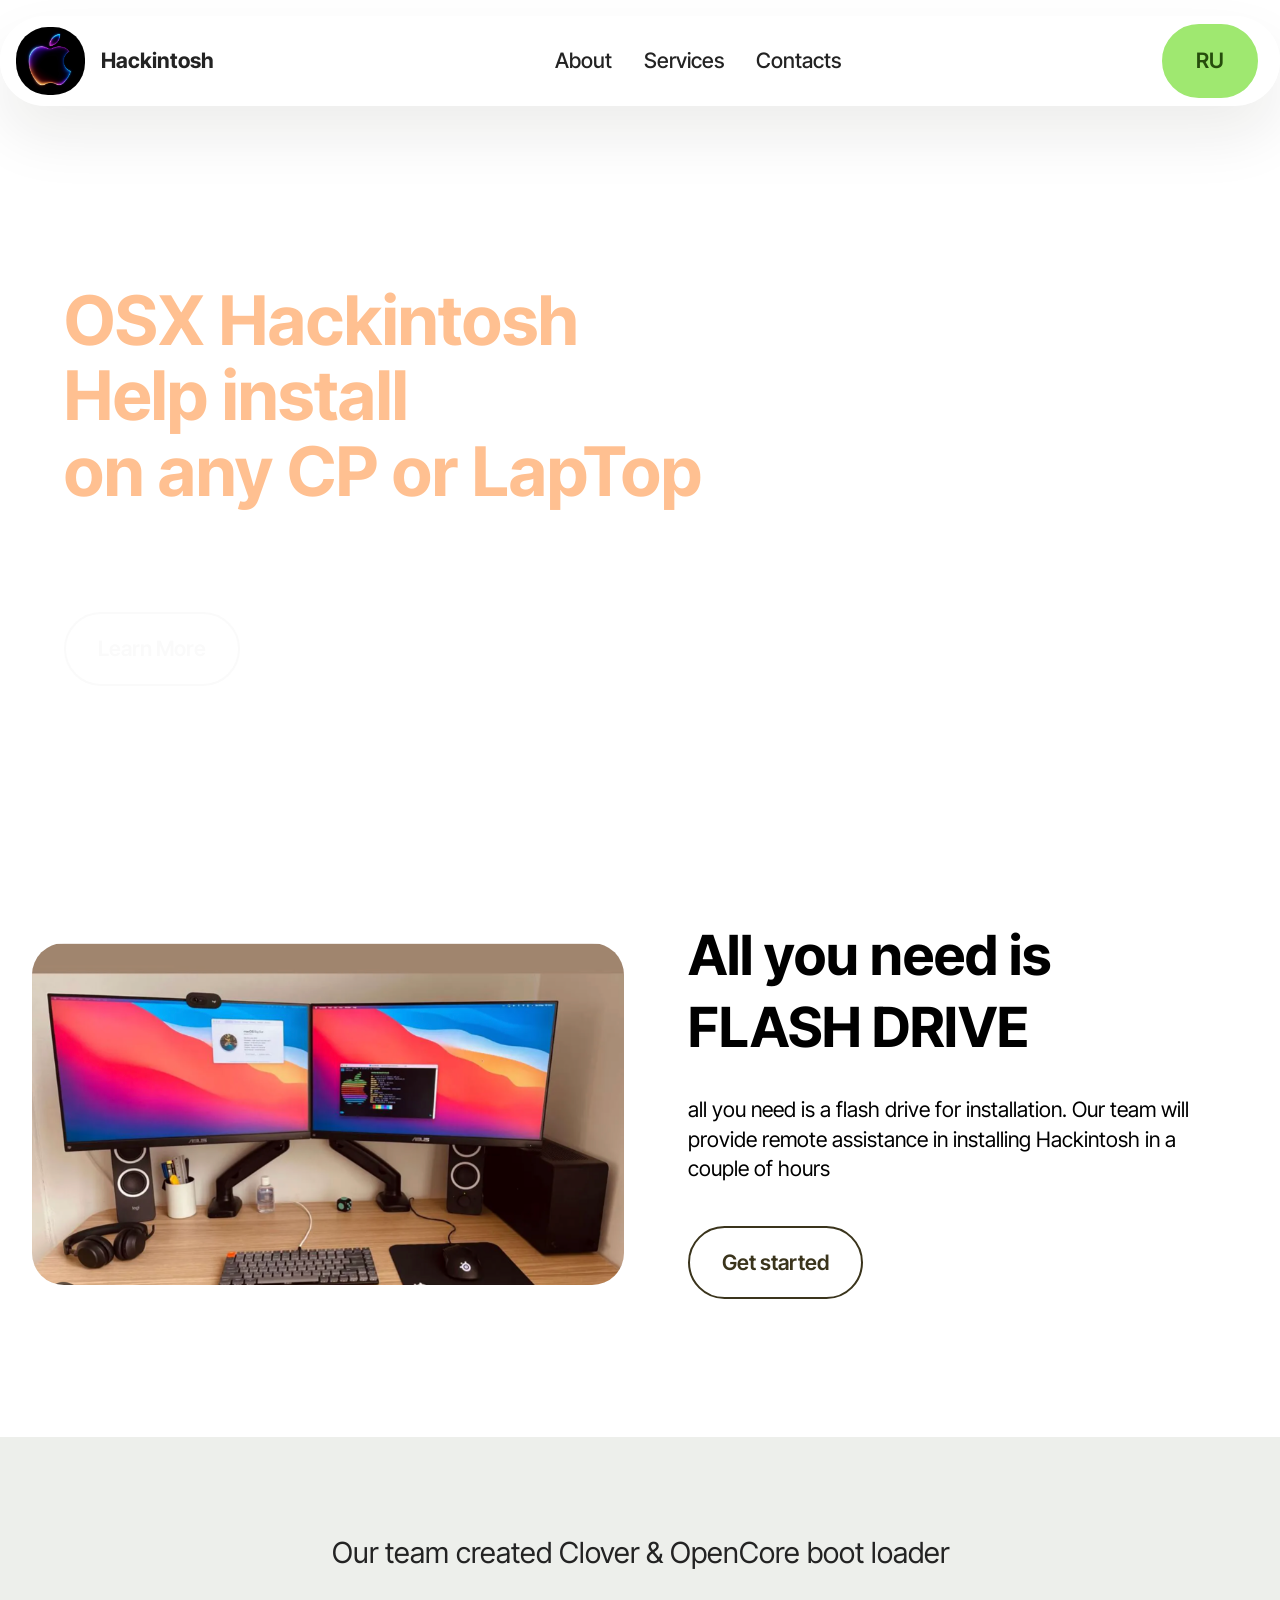
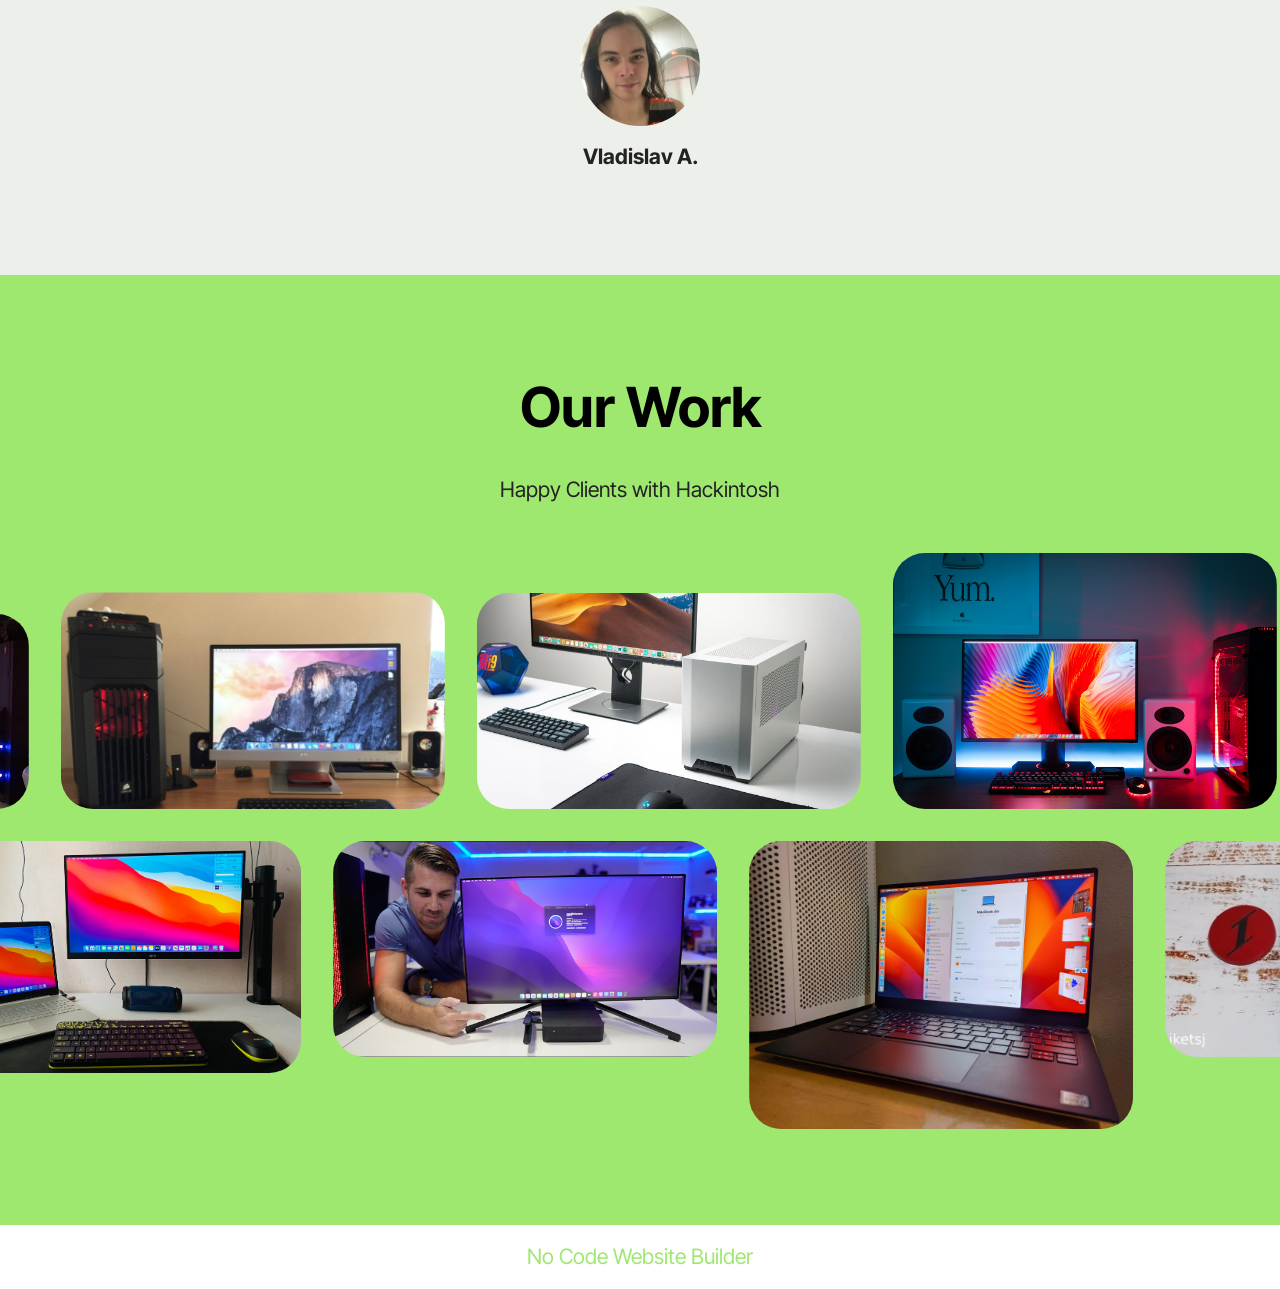
==== commit eeead76b: "Add files via upload" ====
--- a/index.html
+++ b/index.html
@@ -22,7 +22,7 @@
   <link rel="stylesheet" href="assets/theme/css/style.css">
   <link rel="preload" href="https://fonts.googleapis.com/css?family=Inter+Tight:100,200,300,400,500,600,700,800,900,100i,200i,300i,400i,500i,600i,700i,800i,900i&display=swap" as="style" onload="this.onload=null;this.rel='stylesheet'">
   <noscript><link rel="stylesheet" href="https://fonts.googleapis.com/css?family=Inter+Tight:100,200,300,400,500,600,700,800,900,100i,200i,300i,400i,500i,600i,700i,800i,900i&display=swap"></noscript>
-  <link rel="preload" as="style" href="assets/mobirise/css/mbr-additional.css?v=ACw4Kl"><link rel="stylesheet" href="assets/mobirise/css/mbr-additional.css?v=ACw4Kl" type="text/css">
+  <link rel="preload" as="style" href="assets/mobirise/css/mbr-additional.css?v=cEoSdQ"><link rel="stylesheet" href="assets/mobirise/css/mbr-additional.css?v=cEoSdQ" type="text/css">
 
   
   
@@ -37,11 +37,11 @@
 		<div class="container">
 			<div class="navbar-brand">
 				<span class="navbar-logo">
-					<a href="https://t.me/EternityApple" target="_blank">
+					<a href="index.html">
 						<img src="assets/images/endframe-small-2x.jpg" alt="Mobirise Website Builder" style="height: 4.3rem;">
 					</a>
 				</span>
-				<span class="navbar-caption-wrap"><a class="navbar-caption text-black text-primary display-4" href="index.html" target="_blank">Hackintosh</a></span>
+				<span class="navbar-caption-wrap"><a class="navbar-caption text-black text-primary display-4" href="index.html">Hackintosh</a></span>
 			</div>
 			<button class="navbar-toggler" type="button" data-toggle="collapse" data-bs-toggle="collapse" data-target="#navbarSupportedContent" data-bs-target="#navbarSupportedContent" aria-controls="navbarNavAltMarkup" aria-expanded="false" aria-label="Toggle navigation">
 				<div class="hamburger">
@@ -59,7 +59,7 @@
 						<a class="nav-link link text-black text-primary display-4" href="https://t.me/EternityApple" aria-expanded="false" target="_blank">Services</a>
 					</li>
 					<li class="nav-item">
-						<a class="nav-link link text-black text-primary display-4" href="contacts.html" target="_blank">Contacts</a>
+						<a class="nav-link link text-black text-primary display-4" href="contacts.html">Contacts</a>
 					</li></ul>
 				<div class="navbar-buttons mbr-section-btn"><a class="btn btn-primary display-4" href="https://t.me/EternityApple" target="_blank">RU</a></div>
 			</div>
@@ -167,7 +167,7 @@
       </div>
     </div>
   </div>
-</section><section class="display-7" style="padding: 0;align-items: center;justify-content: center;flex-wrap: wrap;    align-content: center;display: flex;position: relative;height: 4rem;"><a href="https://mobiri.se/1393142" style="flex: 1 1;height: 4rem;position: absolute;width: 100%;z-index: 1;"><img alt="" style="height: 4rem;" src="[data-uri]"></a><p style="margin: 0;text-align: center;" class="display-7">&#8204;</p><a style="z-index:1" href="https://mobirise.com/builder/ai-website-builder.html">Free AI Website Builder</a></section><script src="assets/bootstrap/js/bootstrap.bundle.min.js"></script>  <script src="assets/smoothscroll/smooth-scroll.js"></script>  <script src="assets/ytplayer/index.js"></script>  <script src="assets/dropdown/js/navbar-dropdown.js"></script>  <script src="assets/vimeoplayer/player.js"></script>  <script src="assets/scrollgallery/scroll-gallery.js"></script>  <script src="assets/theme/js/script.js"></script>  
+</section><section class="display-7" style="padding: 0;align-items: center;justify-content: center;flex-wrap: wrap;    align-content: center;display: flex;position: relative;height: 4rem;"><a href="https://mobiri.se/1393142" style="flex: 1 1;height: 4rem;position: absolute;width: 100%;z-index: 1;"><img alt="" style="height: 4rem;" src="[data-uri]"></a><p style="margin: 0;text-align: center;" class="display-7">&#8204;</p><a style="z-index:1" href="https://mobirise.com/builder/no-code-website-builder.html">No Code Website Builder</a></section><script src="assets/bootstrap/js/bootstrap.bundle.min.js"></script>  <script src="assets/smoothscroll/smooth-scroll.js"></script>  <script src="assets/ytplayer/index.js"></script>  <script src="assets/dropdown/js/navbar-dropdown.js"></script>  <script src="assets/vimeoplayer/player.js"></script>  <script src="assets/scrollgallery/scroll-gallery.js"></script>  <script src="assets/theme/js/script.js"></script>  
   
   
 </body>
